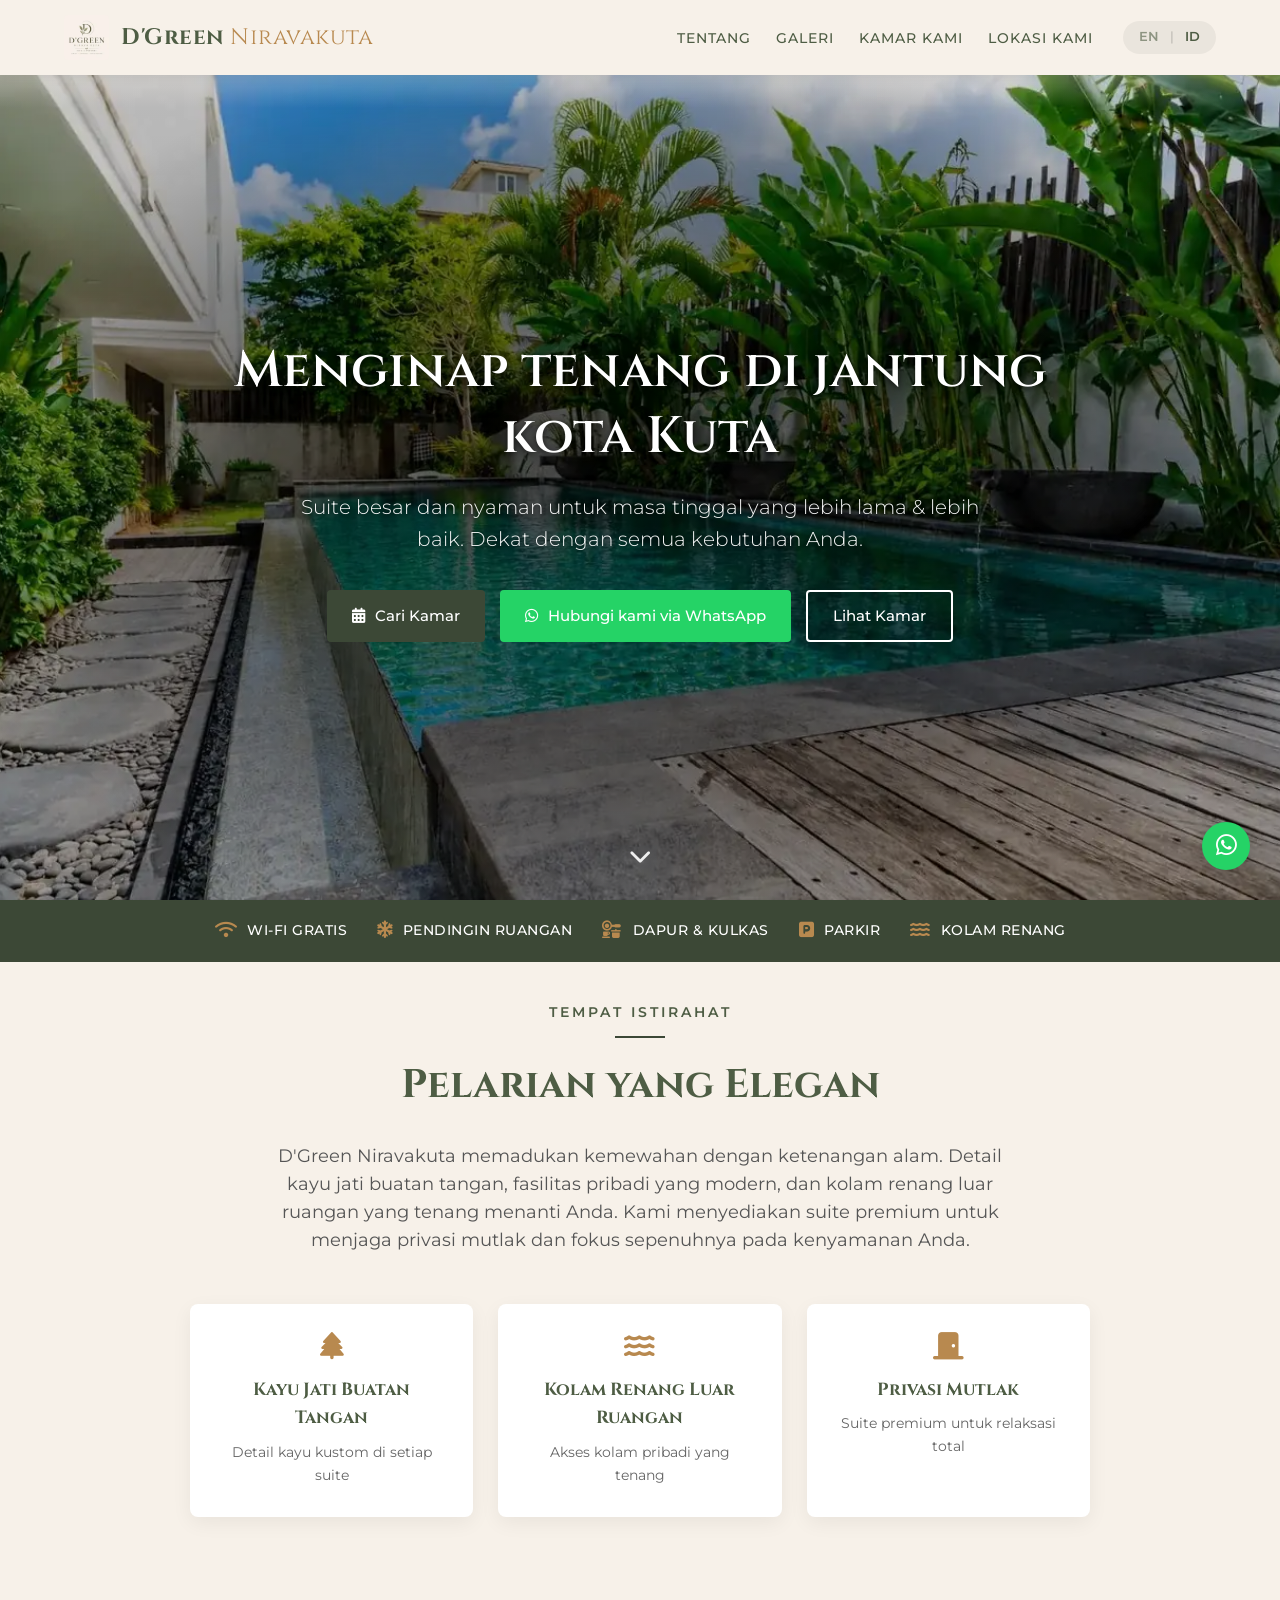
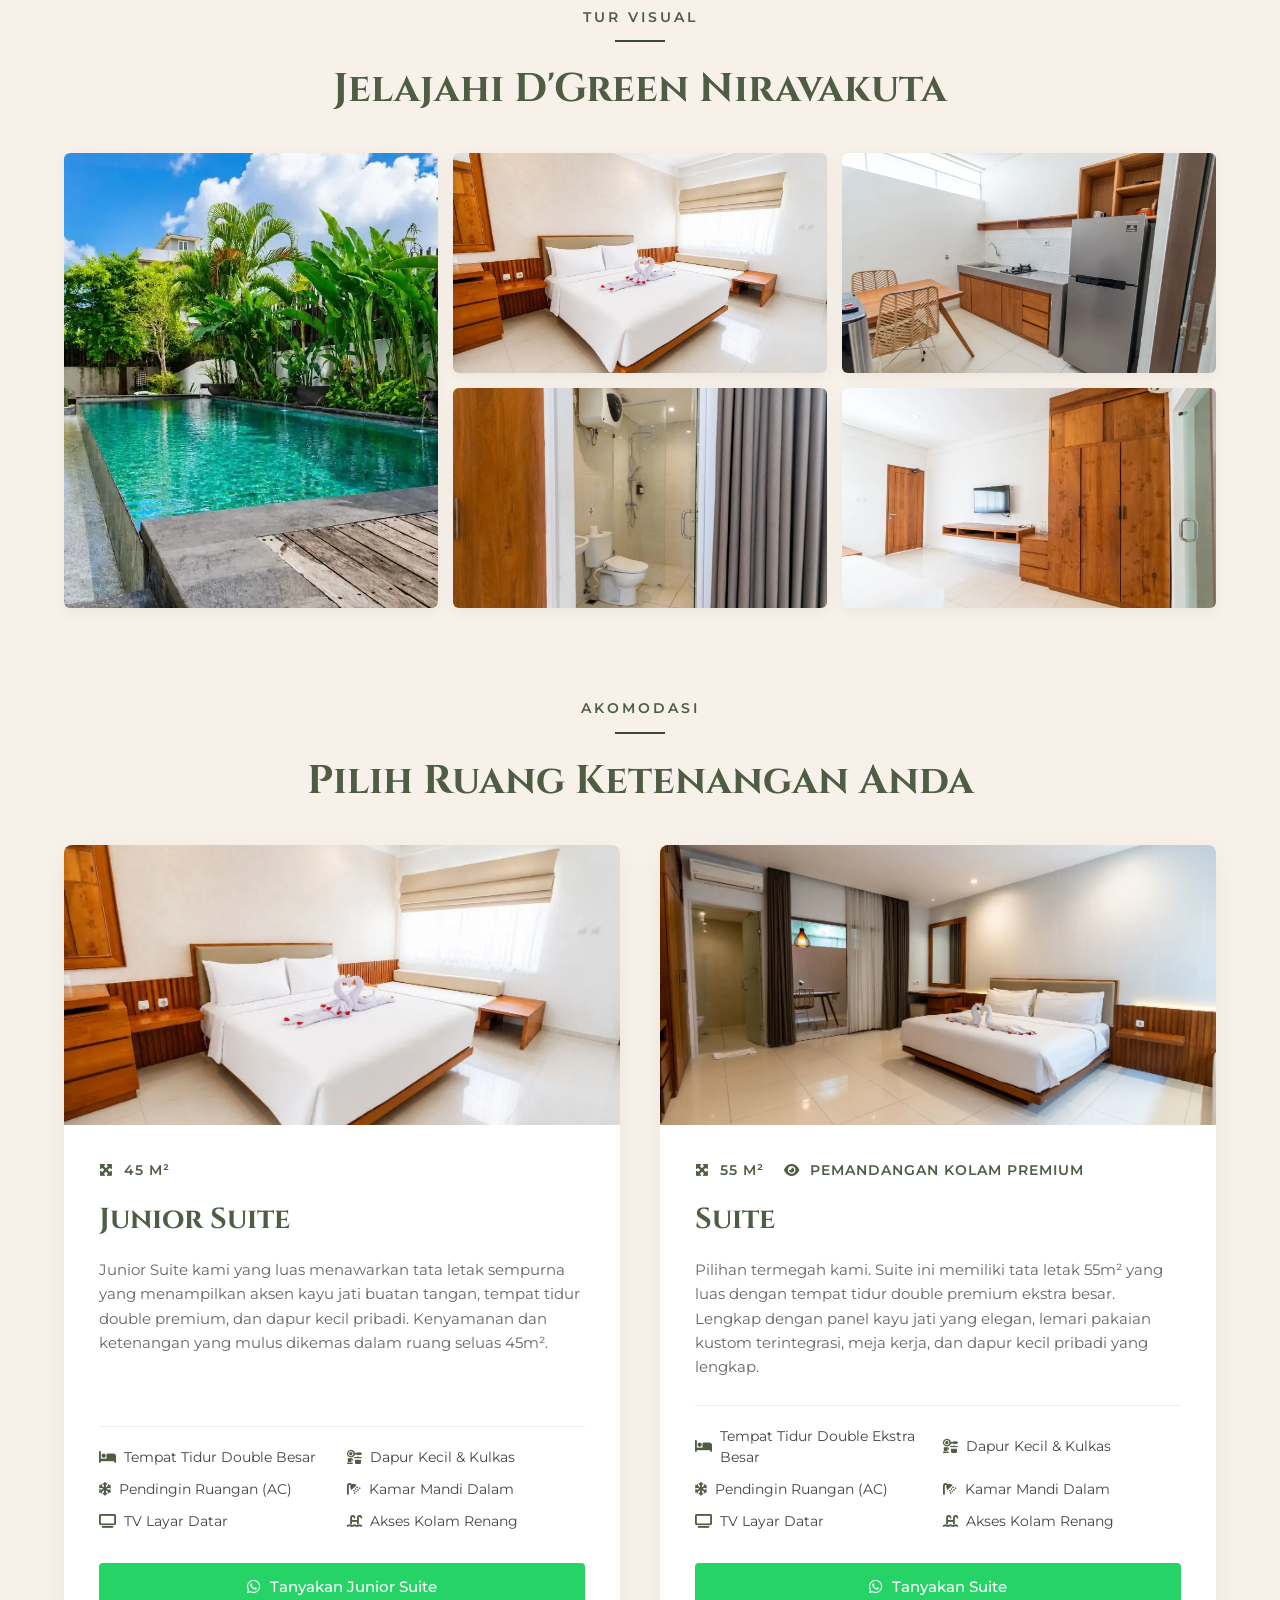
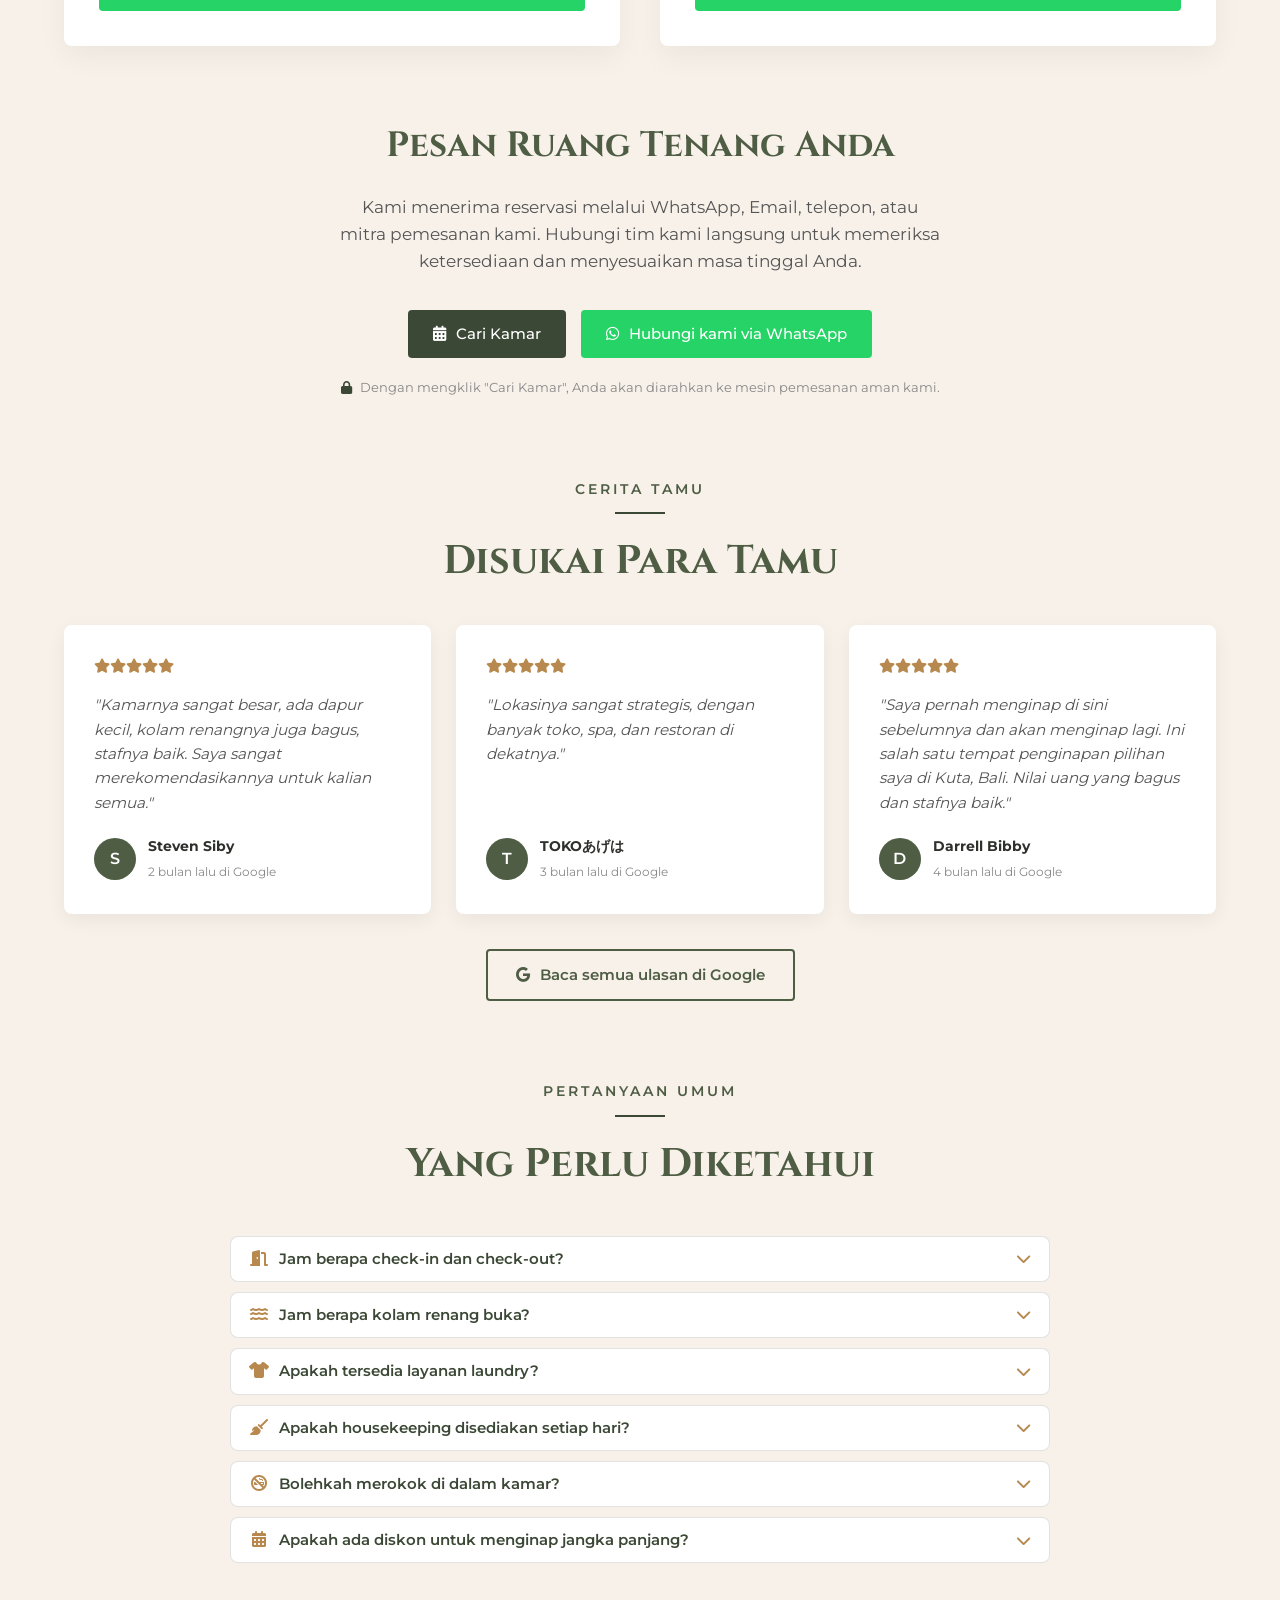
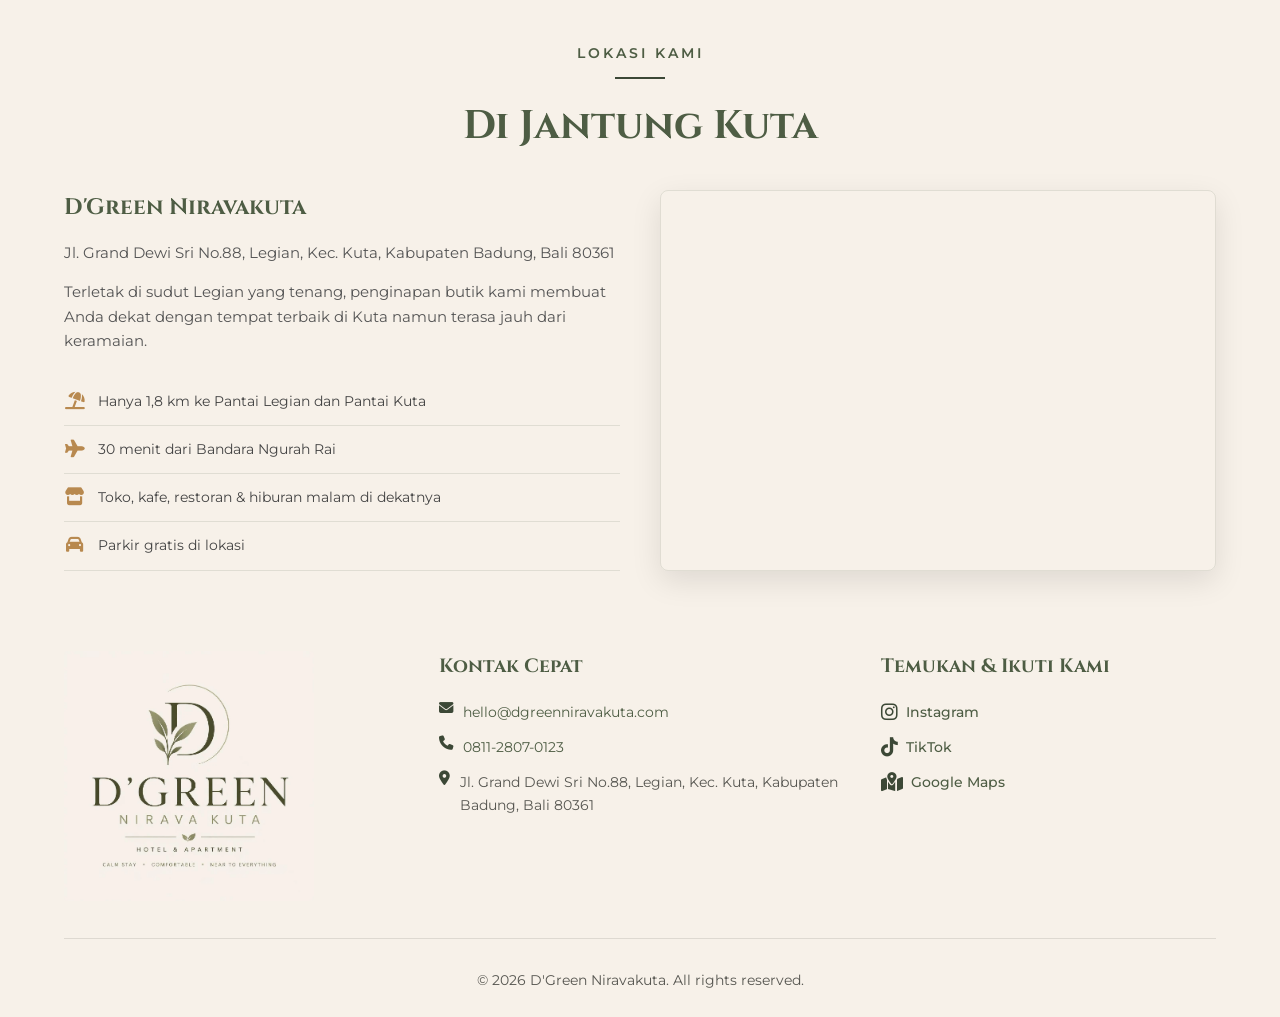
==== id/index.html @ 43349e86 "id: indexed Indonesian page with hreflang; card-image CSS classes - Create /id/ page (Indonesian, la" ====
<!DOCTYPE html>
<html lang="id">
<head>
    <meta charset="UTF-8">
    <meta name="viewport" content="width=device-width, initial-scale=1.0">
    <title>D'Green Niravakuta | Hotel Butik di Kuta, Bali</title>
    <meta name="description" content="Menginap butik yang tenang di jantung Kuta, Bali. Suite besar dan nyaman dengan kayu jati buatan tangan, kolam renang outdoor yang tenang, dan privasi total. Check-in mulai 14:00, check-out paling lambat 12:00.">
    <link rel="canonical" href="https://dgreenniravakuta.com/id/">
    <link rel="alternate" hreflang="en" href="https://dgreenniravakuta.com/">
    <link rel="alternate" hreflang="id" href="https://dgreenniravakuta.com/id/">
    <link rel="alternate" hreflang="x-default" href="https://dgreenniravakuta.com/">
    <!-- Structured Data (Hotel + FAQ) -->
    <script type="application/ld+json">
    {
        "@context": "https://schema.org",
        "@type": "Hotel",
        "name": "D'Green Niravakuta",
        "description": "Menginap butik yang tenang di jantung Kuta, Bali. Suite besar dan nyaman dengan kayu jati buatan tangan, kolam renang outdoor yang tenang, dan privasi total.",
        "image": "https://dgreenniravakuta.com/images/pool.webp",
        "url": "https://dgreenniravakuta.com/id/",
        "telephone": "+62 811-2807-0123",
        "email": "hello@dgreenniravakuta.com",
        "priceRange": "$$",
        "checkinTime": "14:00",
        "checkoutTime": "12:00",
        "address": {
            "@type": "PostalAddress",
            "streetAddress": "Jl. Grand Dewi Sri No.88, Legian",
            "addressLocality": "Kuta",
            "addressRegion": "Bali",
            "postalCode": "80361",
            "addressCountry": "ID"
        },
        "geo": {
            "@type": "GeoCoordinates",
            "latitude": -8.7001372,
            "longitude": 115.1758709
        },
        "sameAs": [
            "https://www.instagram.com/dgreenniravakuta",
            "https://www.tiktok.com/@dgreen.niravakuta"
        ],
        "amenityFeature": [
            { "@type": "LocationFeatureSpecification", "name": "Kolam Renang", "value": true },
            { "@type": "LocationFeatureSpecification", "name": "Parkir Gratis", "value": true },
            { "@type": "LocationFeatureSpecification", "name": "Wi-Fi Gratis", "value": true },
            { "@type": "LocationFeatureSpecification", "name": "Pendingin Ruangan", "value": true },
            { "@type": "LocationFeatureSpecification", "name": "Dapur Kecil", "value": true }
        ]
    }
    </script>
    <script type="application/ld+json">
    {
        "@context": "https://schema.org",
        "@type": "FAQPage",
        "mainEntity": [
            {
                "@type": "Question",
                "name": "Jam berapa check-in dan check-out?",
                "acceptedAnswer": {
                    "@type": "Answer",
                    "text": "Check-in mulai pukul 14:00 dan check-out paling lambat pukul 12:00."
                }
            },
            {
                "@type": "Question",
                "name": "Jam berapa kolam renang buka?",
                "acceptedAnswer": {
                    "@type": "Answer",
                    "text": "Kolam renang luar ruangan buka setiap hari mulai pukul 08:00 hingga 20:00."
                }
            },
            {
                "@type": "Question",
                "name": "Apakah tersedia layanan laundry?",
                "acceptedAnswer": {
                    "@type": "Answer",
                    "text": "Ya, laundry tersedia dengan biaya tambahan."
                }
            },
            {
                "@type": "Question",
                "name": "Apakah housekeeping disediakan setiap hari?",
                "acceptedAnswer": {
                    "@type": "Answer",
                    "text": "Ya, housekeeping harian sudah termasuk di setiap masa tinggal."
                }
            },
            {
                "@type": "Question",
                "name": "Bolehkah merokok di dalam kamar?",
                "acceptedAnswer": {
                    "@type": "Answer",
                    "text": "Semua kamar dan area dalam ruangan adalah area bebas rokok (non-smoking)."
                }
            },
            {
                "@type": "Question",
                "name": "Apakah ada diskon untuk menginap jangka panjang?",
                "acceptedAnswer": {
                    "@type": "Answer",
                    "text": "Diskon menginap jangka panjang tersedia tergantung ketersediaan — silakan tanyakan kepada staf kami."
                }
            }
        ]
    }
    </script>
    <!-- Social Share Preview (OpenGraph) -->
    <meta property="og:type" content="website">
    <meta property="og:site_name" content="D'Green Niravakuta">
    <meta property="og:title" content="D'Green Niravakuta | Hotel Butik di Kuta, Bali">
    <meta property="og:description" content="Menginap butik yang tenang di jantung Kuta. Suite besar dan nyaman dengan kayu jati buatan tangan, kolam renang outdoor yang tenang, dan privasi total.">
    <meta property="og:image" content="https://dgreenniravakuta.com/images/pool.webp">
    <meta property="og:url" content="https://dgreenniravakuta.com/id/">
    <meta name="twitter:card" content="summary_large_image">
    <!-- Favicon -->
    <link rel="icon" type="image/x-icon" href="../images/favicon.ico">
    <!-- Preload hero background image (LCP) -->
    <link rel="preload" as="image" href="../images/pool.webp">
    <!-- FontAwesome Icons -->
    <link rel="stylesheet" href="../fontawesome/css/icons.min.css">
    <!-- Self-Hosted Fonts: Cinzel & Montserrat -->
    <link rel="stylesheet" href="../fonts/fonts.css">
    <!-- Styles -->
    <link rel="stylesheet" href="../styles/style.css">
</head>
<body>
    <a class="skip-link" href="#main">Lewati ke konten</a>

    <!-- Floating WhatsApp -->
    <a href="https://wa.me/6281128070123?text=Halo%20D'Green%20Niravakuta%2C%20saya%20ingin%20bertanya%20tentang%20pemesanan%20menginap." class="whatsapp-float" target="_blank" aria-label="Pesan melalui WhatsApp">
        <i class="fa-brands fa-whatsapp" aria-hidden="true"></i>
    </a>

    <!-- Header -->
    <header>
        <div class="container">
            <nav>
                <a href="#" class="logo-container">
                    <img src="../images/logo-square-header.webp" alt="Logo D'Green Niravakuta" class="header-logo" width="45" height="45">
                    <span class="logo-text">D'Green <span>Niravakuta</span></span>
                </a>
                <div class="nav-right">
                    <ul class="nav-links" id="navLinks">
                        <li><a href="#about">Tentang</a></li>
                        <li><a href="#gallery">Galeri</a></li>
                        <li><a href="#suites">Kamar Kami</a></li>
                        <li><a href="#location">Lokasi Kami</a></li>
                    </ul>
                    <!-- Language Switcher -->
                    <div class="lang-switch">
                        <a class="lang-btn" href="../" hreflang="en">EN</a>
                        <span class="lang-divider">|</span>
                        <a class="lang-btn active" href="../id/" aria-current="page">ID</a>
                    </div>
                    <!-- Mobile Nav Toggle -->
                    <button class="nav-toggle" id="navToggle" aria-label="Buka menu" aria-expanded="false">
                        <i class="fa-solid fa-bars" aria-hidden="true"></i>
                    </button>
                </div>
            </nav>
        </div>
    </header>

    <main id="main">
    <!-- Hero Section -->
    <section class="hero">
        <div class="hero-content container">
            <h1>Menginap tenang di jantung kota Kuta</h1>
            <p>Suite besar dan nyaman untuk masa tinggal yang lebih lama &amp; lebih baik. Dekat dengan semua kebutuhan Anda.</p>
            <div class="hero-cta">
                <a href="https://www.secure-booking-engine.com/accounts/isHeDWnpqFAeK2YnaKKpjA/properties/GPoRusxJar4L6XIncD0YQw/booking-engine/web/source/4wsctBw6Oq6j-g9XuxeRzQ/" class="btn btn-primary" target="_blank">
                    <i class="fa-solid fa-calendar-days" aria-hidden="true"></i> Cari Kamar
                </a>
                <a href="https://wa.me/6281128070123?text=Halo%20D'Green%20Niravakuta%2C%20saya%20ingin%20bertanya%20tentang%20pemesanan%20suite." class="btn btn-whatsapp" target="_blank">
                    <i class="fa-brands fa-whatsapp" aria-hidden="true"></i> Hubungi kami via WhatsApp
                </a>
                <a href="#suites" class="btn btn-outline">Lihat Kamar</a>
            </div>
        </div>
        <a href="#about" class="scroll-indicator" aria-label="Gulir ke bawah">
            <i class="fa-solid fa-chevron-down" aria-hidden="true"></i>
        </a>
    </section>

    <!-- Amenities Strip -->
    <section class="amenities-strip" aria-label="Fasilitas">
        <div class="container">
            <ul class="amenities-list">
                <li><i class="fa-solid fa-wifi" aria-hidden="true"></i> Wi-Fi Gratis</li>
                <li><i class="fa-solid fa-snowflake" aria-hidden="true"></i> Pendingin Ruangan</li>
                <li><i class="fa-solid fa-kitchen-set" aria-hidden="true"></i> Dapur &amp; Kulkas</li>
                <li><i class="fa-solid fa-square-parking" aria-hidden="true"></i> Parkir</li>
                <li><i class="fa-solid fa-water" aria-hidden="true"></i> Kolam Renang</li>
            </ul>
        </div>
    </section>

    <!-- About Section -->
    <section id="about" class="intro">
        <div class="container">
            <span class="section-subtitle">Tempat Istirahat</span>
            <h2 class="section-title">Pelarian yang Elegan</h2>
            <p>D'Green Niravakuta memadukan kemewahan dengan ketenangan alam. Detail kayu jati buatan tangan, fasilitas pribadi yang modern, dan kolam renang luar ruangan yang tenang menanti Anda. Kami menyediakan suite premium untuk menjaga privasi mutlak dan fokus sepenuhnya pada kenyamanan Anda.</p>
            <div class="intro-features">
                <div class="intro-feature reveal">
                    <i class="fa-solid fa-tree" aria-hidden="true"></i>
                    <h3>Kayu Jati Buatan Tangan</h3>
                    <p>Detail kayu kustom di setiap suite</p>
                </div>
                <div class="intro-feature reveal reveal-d1">
                    <i class="fa-solid fa-water" aria-hidden="true"></i>
                    <h3>Kolam Renang Luar Ruangan</h3>
                    <p>Akses kolam pribadi yang tenang</p>
                </div>
                <div class="intro-feature reveal reveal-d2">
                    <i class="fa-solid fa-door-closed" aria-hidden="true"></i>
                    <h3>Privasi Mutlak</h3>
                    <p>Suite premium untuk relaksasi total</p>
                </div>
            </div>
        </div>
    </section>

    <!-- Visual Gallery Tour -->
    <section id="gallery" class="gallery-section">
        <div class="container">
            <div class="section-header">
                <span class="section-subtitle">Tur Visual</span>
                <h2 class="section-title">Jelajahi D'Green Niravakuta</h2>
            </div>
            <div class="gallery-grid">
                <div class="gallery-item gallery-item-large reveal">
                    <img src="../images/pool.webp" alt="Area Kolam Renang yang Asri" width="1280" height="852" loading="lazy" decoding="async" data-lightbox="../images/pool.webp" data-caption="Area Kolam Renang yang Asri">
                </div>
                <div class="gallery-item reveal reveal-d1">
                    <img src="../images/room-junior-suite.webp" alt="Desain Kamar Tidur Junior Suite" width="1280" height="853" loading="lazy" decoding="async" data-lightbox="../images/room-junior-suite.webp" data-caption="Desain Kamar Tidur Junior Suite">
                </div>
                <div class="gallery-item reveal reveal-d2">
                    <img src="../images/kitchen.webp" alt="Dapur Kecil Pribadi" width="1280" height="853" loading="lazy" decoding="async" data-lightbox="../images/kitchen.webp" data-caption="Dapur Kecil Pribadi">
                </div>
                <div class="gallery-item reveal reveal-d1">
                    <img src="../images/bathroom.webp" alt="Kamar Mandi Modern" width="1280" height="853" loading="lazy" decoding="async" data-lightbox="../images/bathroom.webp" data-caption="Kamar Mandi Modern">
                </div>
                <div class="gallery-item reveal reveal-d2">
                    <img src="../images/wardrobe.webp" alt="Lemari Kayu Jati dan Rak TV" width="1280" height="854" loading="lazy" decoding="async" data-lightbox="../images/wardrobe.webp" data-caption="Lemari Kayu Jati dan Rak TV">
                </div>
            </div>
        </div>
    </section>

    <!-- Accommodations Section -->
    <section id="suites" class="rooms-section">
        <div class="container">
            <div class="section-header">
                <span class="section-subtitle">Akomodasi</span>
                <h2 class="section-title">Pilih Ruang Ketenangan Anda</h2>
            </div>
            
            <div class="rooms-grid">
                
                <!-- Room 1: Junior Suite -->
                <div class="room-card reveal">
                    <div class="room-card-img room-card-img-junior" data-lightbox-bg="../images/room-junior-suite.webp" data-caption="Junior Suite"></div>
                    <div class="room-card-content">
                        <div class="room-meta">
                            <span><i class="fa-solid fa-maximize" aria-hidden="true"></i> 45 m&sup2;</span>
                        </div>
                        <h3>Junior Suite</h3>
                        <p>Junior Suite kami yang luas menawarkan tata letak sempurna yang menampilkan aksen kayu jati buatan tangan, tempat tidur double premium, dan dapur kecil pribadi. Kenyamanan dan ketenangan yang mulus dikemas dalam ruang seluas 45m&sup2;.</p>
                        <ul class="room-specs">
                            <li><i class="fa-solid fa-bed" aria-hidden="true"></i> Tempat Tidur Double Besar</li>
                            <li><i class="fa-solid fa-kitchen-set" aria-hidden="true"></i> Dapur Kecil &amp; Kulkas</li>
                            <li><i class="fa-solid fa-snowflake" aria-hidden="true"></i> Pendingin Ruangan (AC)</li>
                            <li><i class="fa-solid fa-shower" aria-hidden="true"></i> Kamar Mandi Dalam</li>
                            <li><i class="fa-solid fa-tv" aria-hidden="true"></i> TV Layar Datar</li>
                            <li><i class="fa-solid fa-swimming-pool" aria-hidden="true"></i> Akses Kolam Renang</li>
                        </ul>
                        <a href="https://wa.me/6281128070123?text=Halo%20D'Green%20Niravakuta%2C%20saya%20ingin%20bertanya%20tentang%20pemesanan%20Junior%20Suite." class="btn btn-whatsapp" target="_blank">
                            <i class="fa-brands fa-whatsapp" aria-hidden="true"></i> Tanyakan Junior Suite
                        </a>
                    </div>
                </div>

                <!-- Room 2: Suite -->
                <div class="room-card reveal reveal-d1">
                    <div class="room-card-img room-card-img-suite" data-lightbox-bg="../images/room-suite.webp" data-caption="Suite"></div>
                    <div class="room-card-content">
                        <div class="room-meta">
                            <span><i class="fa-solid fa-maximize" aria-hidden="true"></i> 55 m&sup2;</span>
                            <span><i class="fa-solid fa-eye" aria-hidden="true"></i> Pemandangan Kolam Premium</span>
                        </div>
                        <h3>Suite</h3>
                        <p>Pilihan termegah kami. Suite ini memiliki tata letak 55m&sup2; yang luas dengan tempat tidur double premium ekstra besar. Lengkap dengan panel kayu jati yang elegan, lemari pakaian kustom terintegrasi, meja kerja, dan dapur kecil pribadi yang lengkap.</p>
                        <ul class="room-specs">
                            <li><i class="fa-solid fa-bed" aria-hidden="true"></i> Tempat Tidur Double Ekstra Besar</li>
                            <li><i class="fa-solid fa-kitchen-set" aria-hidden="true"></i> Dapur Kecil &amp; Kulkas</li>
                            <li><i class="fa-solid fa-snowflake" aria-hidden="true"></i> Pendingin Ruangan (AC)</li>
                            <li><i class="fa-solid fa-shower" aria-hidden="true"></i> Kamar Mandi Dalam</li>
                            <li><i class="fa-solid fa-tv" aria-hidden="true"></i> TV Layar Datar</li>
                            <li><i class="fa-solid fa-swimming-pool" aria-hidden="true"></i> Akses Kolam Renang</li>
                        </ul>
                        <a href="https://wa.me/6281128070123?text=Halo%20D'Green%20Niravakuta%2C%20saya%20ingin%20bertanya%20tentang%20pemesanan%20Suite." class="btn btn-whatsapp" target="_blank">
                            <i class="fa-brands fa-whatsapp" aria-hidden="true"></i> Tanyakan Suite
                        </a>
                    </div>
                </div>

            </div>

            <div class="cta-booking">
                <h2>Pesan Ruang Tenang Anda</h2>
                <p>Kami menerima reservasi melalui WhatsApp, Email, telepon, atau mitra pemesanan kami. Hubungi tim kami langsung untuk memeriksa ketersediaan dan menyesuaikan masa tinggal Anda.</p>
                <div class="hero-cta">
                    <a href="https://www.secure-booking-engine.com/accounts/isHeDWnpqFAeK2YnaKKpjA/properties/GPoRusxJar4L6XIncD0YQw/booking-engine/web/source/4wsctBw6Oq6j-g9XuxeRzQ/" class="btn btn-primary" target="_blank">
                        <i class="fa-solid fa-calendar-days" aria-hidden="true"></i> Cari Kamar
                    </a>
                    <a href="https://wa.me/6281128070123?text=Halo%20D'Green%20Niravakuta%2C%20saya%20ingin%20bertanya%20tentang%20pemesanan%20menginap." class="btn btn-whatsapp" target="_blank">
                        <i class="fa-brands fa-whatsapp" aria-hidden="true"></i> Hubungi kami via WhatsApp
                    </a>
                </div>
                <p class="cta-note"><i class="fa-solid fa-lock" aria-hidden="true"></i> Dengan mengklik "Cari Kamar", Anda akan diarahkan ke mesin pemesanan aman kami.</p>
            </div>
        </div>
    </section>

    <!-- Reviews Section -->
    <section id="reviews" class="reviews-section">
        <div class="container">
            <div class="section-header">
                <span class="section-subtitle">Cerita Tamu</span>
                <h2 class="section-title">Disukai Para Tamu</h2>
            </div>
            <div class="reviews-grid">
                <div class="review-card reveal">
                    <div class="review-stars" role="img" aria-label="5 dari 5">
                        <i class="fa-solid fa-star" aria-hidden="true"></i><i class="fa-solid fa-star" aria-hidden="true"></i><i class="fa-solid fa-star" aria-hidden="true"></i><i class="fa-solid fa-star" aria-hidden="true"></i><i class="fa-solid fa-star" aria-hidden="true"></i>
                    </div>
                    <blockquote>"Kamarnya sangat besar, ada dapur kecil, kolam renangnya juga bagus, stafnya baik. Saya sangat merekomendasikannya untuk kalian semua."</blockquote>
                    <div class="review-author">
                        <div class="review-avatar">S</div>
                        <div><strong>Steven Siby</strong><span>2 bulan lalu di Google</span></div>
                    </div>
                </div>
                <div class="review-card reveal reveal-d1">
                    <div class="review-stars" role="img" aria-label="5 dari 5">
                        <i class="fa-solid fa-star" aria-hidden="true"></i><i class="fa-solid fa-star" aria-hidden="true"></i><i class="fa-solid fa-star" aria-hidden="true"></i><i class="fa-solid fa-star" aria-hidden="true"></i><i class="fa-solid fa-star" aria-hidden="true"></i>
                    </div>
                    <blockquote>"Lokasinya sangat strategis, dengan banyak toko, spa, dan restoran di dekatnya."</blockquote>
                    <div class="review-author">
                        <div class="review-avatar">T</div>
                        <div><strong>TOKOあげは</strong><span>3 bulan lalu di Google</span></div>
                    </div>
                </div>
                <div class="review-card reveal reveal-d2">
                    <div class="review-stars" role="img" aria-label="5 dari 5">
                        <i class="fa-solid fa-star" aria-hidden="true"></i><i class="fa-solid fa-star" aria-hidden="true"></i><i class="fa-solid fa-star" aria-hidden="true"></i><i class="fa-solid fa-star" aria-hidden="true"></i><i class="fa-solid fa-star" aria-hidden="true"></i>
                    </div>
                    <blockquote>"Saya pernah menginap di sini sebelumnya dan akan menginap lagi. Ini salah satu tempat penginapan pilihan saya di Kuta, Bali. Nilai uang yang bagus dan stafnya baik."</blockquote>
                    <div class="review-author">
                        <div class="review-avatar">D</div>
                        <div><strong>Darrell Bibby</strong><span>4 bulan lalu di Google</span></div>
                    </div>
                </div>
            </div>
            <div class="reviews-more">
                <a href="https://maps.app.goo.gl/7E1rv2BynYwMyYUQ7?g_st=ac" target="_blank" class="btn btn-google">
                    <i class="fa-brands fa-google" aria-hidden="true"></i> Baca semua ulasan di Google
                </a>
            </div>
        </div>
    </section>

    <!-- FAQ Section -->
    <section id="faq" class="faq-section">
        <div class="container">
            <div class="section-header">
                <span class="section-subtitle">Pertanyaan Umum</span>
                <h2 class="section-title">Yang Perlu Diketahui</h2>
            </div>
            <div class="faq-grid">
                <details class="faq-item reveal">
                    <summary>
                        <span class="faq-q"><i class="fa-solid fa-door-open" aria-hidden="true"></i> Jam berapa check-in dan check-out?</span>
                        <i class="fa-solid fa-chevron-down faq-icon" aria-hidden="true"></i>
                    </summary>
                    <p>Check-in mulai pukul 14:00 dan check-out paling lambat pukul 12:00.</p>
                </details>
                <details class="faq-item reveal reveal-d1">
                    <summary>
                        <span class="faq-q"><i class="fa-solid fa-water" aria-hidden="true"></i> Jam berapa kolam renang buka?</span>
                        <i class="fa-solid fa-chevron-down faq-icon" aria-hidden="true"></i>
                    </summary>
                    <p>Kolam renang luar ruangan buka setiap hari mulai pukul 08:00 hingga 20:00.</p>
                </details>
                <details class="faq-item reveal reveal-d2">
                    <summary>
                        <span class="faq-q"><i class="fa-solid fa-shirt" aria-hidden="true"></i> Apakah tersedia layanan laundry?</span>
                        <i class="fa-solid fa-chevron-down faq-icon" aria-hidden="true"></i>
                    </summary>
                    <p>Ya, laundry tersedia dengan biaya tambahan.</p>
                </details>
                <details class="faq-item reveal reveal-d1">
                    <summary>
                        <span class="faq-q"><i class="fa-solid fa-broom" aria-hidden="true"></i> Apakah housekeeping disediakan setiap hari?</span>
                        <i class="fa-solid fa-chevron-down faq-icon" aria-hidden="true"></i>
                    </summary>
                    <p>Ya, housekeeping harian sudah termasuk di setiap masa tinggal.</p>
                </details>
                <details class="faq-item reveal reveal-d2">
                    <summary>
                        <span class="faq-q"><i class="fa-solid fa-ban-smoking" aria-hidden="true"></i> Bolehkah merokok di dalam kamar?</span>
                        <i class="fa-solid fa-chevron-down faq-icon" aria-hidden="true"></i>
                    </summary>
                    <p>Semua kamar dan area dalam ruangan adalah area bebas rokok (non-smoking).</p>
                </details>
                <details class="faq-item reveal reveal-d1">
                    <summary>
                        <span class="faq-q"><i class="fa-solid fa-calendar-days" aria-hidden="true"></i> Apakah ada diskon untuk menginap jangka panjang?</span>
                        <i class="fa-solid fa-chevron-down faq-icon" aria-hidden="true"></i>
                    </summary>
                    <p>Diskon menginap jangka panjang tersedia tergantung ketersediaan — silakan tanyakan kepada staf kami.</p>
                </details>
            </div>
        </div>
    </section>

    <!-- Location Section -->
    <section id="location" class="location-section">
        <div class="container">
            <div class="section-header">
                <span class="section-subtitle">Lokasi Kami</span>
                <h2 class="section-title">Di Jantung Kuta</h2>
            </div>
            <div class="location-grid">
                <div class="location-info reveal">
                    <h3>D'Green Niravakuta</h3>
                    <p>Jl. Grand Dewi Sri No.88, Legian, Kec. Kuta, Kabupaten Badung, Bali 80361</p>
                    <p>Terletak di sudut Legian yang tenang, penginapan butik kami membuat Anda dekat dengan tempat terbaik di Kuta namun terasa jauh dari keramaian.</p>
                    <ul class="distance-list">
                        <li><i class="fa-solid fa-umbrella-beach" aria-hidden="true"></i> Hanya 1,8 km ke Pantai Legian dan Pantai Kuta</li>
                        <li><i class="fa-solid fa-plane" aria-hidden="true"></i> 30 menit dari Bandara Ngurah Rai</li>
                        <li><i class="fa-solid fa-store" aria-hidden="true"></i> Toko, kafe, restoran &amp; hiburan malam di dekatnya</li>
                        <li><i class="fa-solid fa-car" aria-hidden="true"></i> Parkir gratis di lokasi</li>
                    </ul>
                </div>
                <div class="map-embed reveal reveal-d1">
                    <iframe src="https://www.google.com/maps/embed?pb=!1m18!1m12!1m3!1d3943.909573981431!2d115.17587089999999!3d-8.700137199999999!2m3!1f0!2f0!3f0!3m2!1i1024!2i768!4f13.1!3m3!1m2!1s0x2dd247cc348706bb%3A0x3d23d5da62e9df27!2sD%E2%80%99Green%20Nirava%20Kuta%20By%20Reccoma!5e0!3m2!1sen!2sde!4v1786370597007!5m2!1sen!2sde"
                        title="D'Green Niravakuta on Google Maps"
                        loading="lazy"
                        allowfullscreen
                        referrerpolicy="no-referrer-when-downgrade"></iframe>
                </div>
            </div>
        </div>
    </section>
    </main>

    <!-- Footer -->
    <footer id="contact">
        <div class="container">
            <div class="footer-grid">
                
                <!-- Landscape Orientation Image: Square logo displayed on left -->
                <div class="footer-logo-landscape-view">
                    <img src="../images/logo-square.webp" alt="Logo D'Green Niravakuta" width="1254" height="1254" loading="lazy" decoding="async">
                </div>

                <!-- Portrait Orientation Image: Landscape logo displayed above quick contact -->
                <div class="footer-logo-portrait-view">
                    <img src="../images/logo-landscape.webp" alt="Logo D'Green Niravakuta" width="1280" height="640" loading="lazy" decoding="async">
                </div>

                <!-- Quick Contact Column -->
                <div class="footer-col">
                    <h4>Kontak Cepat</h4>
                    <p><i class="fa-solid fa-envelope icon-accent" aria-hidden="true"></i> <a href="mailto:hello@dgreenniravakuta.com">hello@dgreenniravakuta.com</a></p>
                    <p><i class="fa-solid fa-phone icon-accent" aria-hidden="true"></i> <a href="tel:081128070123">0811-2807-0123</a></p>
                    <p>
                        <i class="fa-solid fa-location-dot icon-accent" aria-hidden="true"></i>
                        <span>Jl. Grand Dewi Sri No.88, Legian, Kec. Kuta, Kabupaten Badung, Bali 80361</span>
                    </p>
                </div>

                <!-- Find & Follow Column -->
                <div class="footer-col">
                    <h4>Temukan &amp; Ikuti Kami</h4>
                    <p>
                        <a href="https://www.instagram.com/dgreenniravakuta" target="_blank" class="social-link">
                            <i class="fa-brands fa-instagram" aria-hidden="true"></i> Instagram
                        </a>
                    </p>
                    <p>
                        <a href="https://www.tiktok.com/@dgreen.niravakuta" target="_blank" class="social-link">
                            <i class="fa-brands fa-tiktok" aria-hidden="true"></i> TikTok
                        </a>
                    </p>
                    <p>
                        <a href="https://maps.app.goo.gl/7E1rv2BynYwMyYUQ7?g_st=ac" target="_blank" class="social-link">
                            <i class="fa-solid fa-map-location-dot" aria-hidden="true"></i> Google Maps
                        </a>
                    </p>
                </div>

            </div>
            
            <div class="footer-bottom">
                <p>&copy; 2026 D'Green Niravakuta. All rights reserved.</p>
            </div>
        </div>
    </footer>

    <!-- Lightbox -->
    <div class="lightbox" id="lightbox" aria-hidden="true" role="dialog" aria-label="Penampil gambar">
        <button class="lightbox-btn lightbox-close" aria-label="Tutup"><i class="fa-solid fa-xmark" aria-hidden="true"></i></button>
        <button class="lightbox-btn lightbox-prev" aria-label="Gambar sebelumnya"><i class="fa-solid fa-chevron-left" aria-hidden="true"></i></button>
        <img class="lightbox-img" src="" alt="">
        <button class="lightbox-btn lightbox-next" aria-label="Gambar berikutnya"><i class="fa-solid fa-chevron-right" aria-hidden="true"></i></button>
        <div class="lightbox-counter"></div>
    </div>

    <!-- Back to Top -->
    <button class="back-to-top" id="backToTop" aria-label="Kembali ke atas">
        <i class="fa-solid fa-chevron-up" aria-hidden="true"></i>
    </button>

    <!-- Scripts -->
    <script src="../js/main.js" defer></script>
</body>
</html>
---- fontawesome/css/icons.min.css ----
/* Font Awesome 6 - subset to icons used on this site (auto-generated) */
.fa-solid,.fa-brands{-moz-osx-font-smoothing:grayscale;-webkit-font-smoothing:antialiased;display:inline-block;font-style:normal;font-variant:normal;line-height:1;text-rendering:auto}
.fa-solid{font-family:"Font Awesome 6 Free";font-weight:900}
.fa-brands{font-family:"Font Awesome 6 Brands";font-weight:400}
@font-face{font-family:"Font Awesome 6 Free";font-style:normal;font-weight:900;font-display:swap;src:url(../webfonts/fa-solid-900-subset.woff2) format("woff2");unicode-range:U+e51a,U+f005,U+f00d,U+f023,U+f053,U+f054,U+f06e,U+f072,U+f073,U+f077,U+f078,U+f095,U+f0c9,U+f0e0,U+f1b9,U+f1bb,U+f1eb,U+f236,U+f26c,U+f2cc,U+f2dc,U+f31e,U+f3c5,U+f51a,U+f52a,U+f52b,U+f540,U+f54d,U+f54e,U+f553,U+f5a0,U+f5c5,U+f5ca,U+f773}
@font-face{font-family:"Font Awesome 6 Brands";font-style:normal;font-weight:400;font-display:swap;src:url(../webfonts/fa-brands-400-subset.woff2) format("woff2");unicode-range:U+e07b,U+f16d,U+f1a0,U+f232}
.fa-ban-smoking:before{content:"\f54d"}
.fa-bars:before{content:"\f0c9"}
.fa-bed:before{content:"\f236"}
.fa-broom:before{content:"\f51a"}
.fa-calendar-days:before{content:"\f073"}
.fa-car:before{content:"\f1b9"}
.fa-chevron-down:before{content:"\f078"}
.fa-chevron-left:before{content:"\f053"}
.fa-chevron-right:before{content:"\f054"}
.fa-chevron-up:before{content:"\f077"}
.fa-door-closed:before{content:"\f52a"}
.fa-door-open:before{content:"\f52b"}
.fa-envelope:before{content:"\f0e0"}
.fa-eye:before{content:"\f06e"}
.fa-kitchen-set:before{content:"\e51a"}
.fa-location-dot:before{content:"\f3c5"}
.fa-lock:before{content:"\f023"}
.fa-map-location-dot:before{content:"\f5a0"}
.fa-maximize:before{content:"\f31e"}
.fa-phone:before{content:"\f095"}
.fa-plane:before{content:"\f072"}
.fa-shirt:before{content:"\f553"}
.fa-shower:before{content:"\f2cc"}
.fa-snowflake:before{content:"\f2dc"}
.fa-square-parking:before{content:"\f540"}
.fa-star:before{content:"\f005"}
.fa-store:before{content:"\f54e"}
.fa-swimming-pool:before{content:"\f5c5"}
.fa-tree:before{content:"\f1bb"}
.fa-tv:before{content:"\f26c"}
.fa-umbrella-beach:before{content:"\f5ca"}
.fa-water:before{content:"\f773"}
.fa-wifi:before{content:"\f1eb"}
.fa-xmark:before{content:"\f00d"}
.fa-google:before{content:"\f1a0"}
.fa-instagram:before{content:"\f16d"}
.fa-tiktok:before{content:"\e07b"}
.fa-whatsapp:before{content:"\f232"}
---- fonts/fonts.css ----
/* Cinzel - latin-ext */
@font-face {
  font-family: 'Cinzel';
  font-style: normal;
  font-weight: 400 700;
  font-display: swap;
  src: url('cinzel-ext.woff2') format('woff2');
  unicode-range: U+0100-02BA, U+02BD-02C5, U+02C7-02CC, U+02CE-02D7, U+02DD-02FF, U+0304, U+0308, U+0329, U+1D00-1DBF, U+1E00-1E9F, U+1EF2-1EFF, U+2020, U+20A0-20AB, U+20AD-20C0, U+2113, U+2C60-2C7F, U+A720-A7FF;
}

/* Cinzel - latin */
@font-face {
  font-family: 'Cinzel';
  font-style: normal;
  font-weight: 400 700;
  font-display: swap;
  src: url('cinzel.woff2') format('woff2');
  unicode-range: U+0000-00FF, U+0131, U+0152-0153, U+02BB-02BC, U+02C6, U+02DA, U+02DC, U+0304, U+0308, U+0329, U+2000-206F, U+20AC, U+2122, U+2191, U+2193, U+2212, U+2215, U+FEFF, U+FFFD;
}

/* Montserrat - latin-ext */
@font-face {
  font-family: 'Montserrat';
  font-style: normal;
  font-weight: 300 700;
  font-display: swap;
  src: url('montserrat-ext.woff2') format('woff2');
  unicode-range: U+0100-02BA, U+02BD-02C5, U+02C7-02CC, U+02CE-02D7, U+02DD-02FF, U+0304, U+0308, U+0329, U+1D00-1DBF, U+1E00-1E9F, U+1EF2-1EFF, U+2020, U+20A0-20AB, U+20AD-20C0, U+2113, U+2C60-2C7F, U+A720-A7FF;
}

/* Montserrat - latin */
@font-face {
  font-family: 'Montserrat';
  font-style: normal;
  font-weight: 300 700;
  font-display: swap;
  src: url('montserrat.woff2') format('woff2');
  unicode-range: U+0000-00FF, U+0131, U+0152-0153, U+02BB-02BC, U+02C6, U+02DA, U+02DC, U+0304, U+0308, U+0329, U+2000-206F, U+20AC, U+2122, U+2191, U+2193, U+2212, U+2215, U+FEFF, U+FFFD;
}
---- styles/style.css ----
:root {
            --primary-color: #4e5d44; /* Sage-olive green (logo green refreshed with pool's natural tone) */
            --primary-dark: #3c4836;
            --secondary-color: #b8894f; /* Teak honey gold (matches room-suite teak wood) */
            --text-dark: #2e302b;
            --text-light: #ffffff;
            --bg-light: #f7f1e9; /* Warm cream, same as logo background */
            --logo-bg: #f7f1e9; /* Exact logo background cream */
            --transition: all 0.3s ease;
        }

        * {
            margin: 0;
            padding: 0;
            box-sizing: border-box;
            scroll-behavior: smooth;
        }

        ::selection {
            background-color: var(--primary-dark);
            color: var(--text-light);
        }

        body {
            font-family: 'Montserrat', sans-serif;
            color: var(--text-dark);
            line-height: 1.6;
            background-color: #ffffff;
        }

        h1, h2, h3, .logo-text {
            font-family: 'Cinzel', serif;
        }

        .container {
            width: 90%;
            max-width: 1200px;
            margin: 0 auto;
        }

        .section-header {
            text-align: center;
        }

        .icon-accent {
            color: var(--primary-dark);
        }

        .skip-link {
            position: absolute;
            top: 0;
            left: -9999px;
            z-index: 3000;
            background-color: var(--primary-dark);
            color: var(--text-light);
            padding: 10px 20px;
            border-radius: 0 0 4px 0;
            text-decoration: none;
            font-weight: 600;
        }

        .skip-link:focus {
            left: 0;
        }

        /* Buttons */
        .btn {
            display: inline-flex;
            align-items: center;
            justify-content: center;
            gap: 10px;
            padding: 12px 25px;
            border-radius: 4px;
            font-size: 0.95rem;
            font-weight: 500;
            text-decoration: none;
            transition: var(--transition);
            border: none;
            cursor: pointer;
        }

        .btn-primary {
            background-color: var(--primary-dark);
            color: var(--text-light);
        }

        .btn-primary:hover {
            background-color: #333d2e; /* Slightly darker shade of sage green */
            transform: translateY(-2px);
        }

        .btn-whatsapp {
            background-color: #25d366;
            color: var(--text-light);
        }

        .btn-whatsapp:hover {
            background-color: #1ebe57;
            transform: translateY(-2px);
        }

        .btn-outline {
            border: 2px solid var(--text-light);
            color: var(--text-light);
        }

        .btn-outline:hover {
            background-color: var(--text-light);
            color: var(--primary-color);
        }

        /* Header */
        header {
            position: fixed;
            top: 0;
            left: 0;
            width: 100%;
            background-color: var(--logo-bg); /* Same cream as logo */
            backdrop-filter: blur(10px);
            z-index: 1000;
            box-shadow: 0 2px 10px rgba(0,0,0,0.08);
        }

        nav {
            display: flex;
            justify-content: space-between;
            align-items: center;
            padding: 15px 0;
        }

        .logo-container {
            display: flex;
            align-items: center;
            gap: 12px;
            text-decoration: none;
        }

        .header-logo {
            height: 45px;
            width: auto;
            border-radius: 4px;
        }

        .logo-text {
            color: var(--primary-color);
            font-size: 1.4rem;
            font-weight: 700;
            letter-spacing: 0.5px;
        }

        .logo-text span {
            color: var(--secondary-color);
            font-weight: 400;
        }

        .nav-right {
            display: flex;
            align-items: center;
            gap: 30px;
        }

        .nav-links {
            display: flex;
            list-style: none;
            gap: 25px;
        }

        .nav-links a {
            color: var(--primary-color);
            text-decoration: none;
            font-size: 0.9rem;
            font-weight: 500;
            letter-spacing: 1px;
            text-transform: uppercase;
            transition: var(--transition);
            position: relative;
            padding-bottom: 4px;
        }

        .nav-links a::after {
            content: "";
            position: absolute;
            left: 0;
            bottom: 0;
            width: 100%;
            height: 2px;
            background-color: var(--primary-dark);
            transform: scaleX(0);
            transition: var(--transition);
        }

        .nav-links a:hover::after,
        .nav-links a.active::after {
            transform: scaleX(1);
        }

        .nav-links a:hover,
        .nav-links a.active {
            color: var(--primary-dark);
        }

        /* Language Switcher */
        .lang-switch {
            display: flex;
            align-items: center;
            gap: 5px;
            background: rgba(0, 0, 0, 0.05);
            padding: 4px 10px;
            border-radius: 20px;
        }

        .lang-btn {
            background: none;
            border: none;
            color: rgba(78, 93, 68, 0.6);
            font-size: 0.8rem;
            font-weight: 600;
            cursor: pointer;
            transition: var(--transition);
            padding: 2px 6px;
            text-decoration: none;
        }

        .lang-btn.active {
            color: var(--primary-color);
        }

        .lang-divider {
            color: rgba(0, 0, 0, 0.25);
            font-size: 0.8rem;
        }

        /* Hero Section */
        .hero {
            height: 100vh;
            background:
                linear-gradient(to bottom, var(--logo-bg), rgba(247, 241, 233, 0) 12%),
                radial-gradient(ellipse 75% 65% at 50% 55%, rgba(0,0,0,0.55) 0%, rgba(0,0,0,0.28) 55%, rgba(0,0,0,0) 78%),
                linear-gradient(rgba(0,0,0,0.2), rgba(0,0,0,0.35)),
                url('../images/pool.webp') no-repeat center center/cover;
            display: flex;
            align-items: center;
            justify-content: center;
            text-align: center;
            color: var(--text-light);
            padding-top: 80px;
        }

        .hero-content h1 {
            font-size: 3.2rem;
            margin-bottom: 20px;
            font-weight: 600;
            max-width: 850px;
            margin-left: auto;
            margin-right: auto;
            line-height: 1.3;
            text-shadow: 0 2px 6px rgba(0,0,0,0.65), 0 6px 24px rgba(0,0,0,0.5);
        }

        .hero-content p {
            font-size: 1.25rem;
            margin-bottom: 35px;
            max-width: 700px;
            margin-left: auto;
            margin-right: auto;
            font-weight: 300;
            opacity: 0.95;
            line-height: 1.6;
            text-shadow: 0 1px 4px rgba(0,0,0,0.65), 0 4px 14px rgba(0,0,0,0.45);
        }

        .hero-cta {
            display: flex;
            justify-content: center;
            gap: 15px;
            flex-wrap: wrap;
        }

        /* Intro Section */
        .intro {
            padding: 40px 0;
            text-align: center;
            background-color: var(--bg-light);
        }

        .section-subtitle {
            font-size: 0.85rem;
            color: var(--primary-color);
            text-transform: uppercase;
            letter-spacing: 3px;
            margin-bottom: 15px;
            display: block;
            font-weight: 600;
        }

        .section-subtitle::after {
            content: "";
            display: block;
            width: 50px;
            height: 2px;
            background-color: var(--primary-dark);
            margin: 12px auto 0 auto;
        }

        .section-title {
            font-size: 2.5rem;
            color: var(--primary-color);
            margin-bottom: 25px;
        }

        .intro p {
            max-width: 750px;
            margin: 0 auto;
            color: #555;
            font-size: 1.1rem;
        }

        .intro-features {
            display: grid;
            grid-template-columns: repeat(3, 1fr);
            gap: 25px;
            margin: 50px auto 0 auto;
            max-width: 900px;
        }

        .intro-feature {
            background-color: #ffffff;
            border-radius: 8px;
            padding: 30px 25px;
            box-shadow: 0 6px 20px rgba(0,0,0,0.06);
            text-align: center;
        }

        .intro-feature i {
            font-size: 1.7rem;
            color: var(--secondary-color);
            margin-bottom: 15px;
            display: block;
        }

        .intro-feature h3 {
            font-size: 1.1rem;
            color: var(--primary-color);
            margin-bottom: 8px;
        }

        .intro-feature p {
            font-size: 0.9rem;
            color: #666;
            margin: 0;
        }

        /* Gallery Tour Section */
        .gallery-section {
            padding: 50px 0;
            background-color: var(--bg-light);
        }

        .gallery-grid {
            display: grid;
            grid-template-columns: repeat(auto-fit, minmax(280px, 1fr));
            gap: 15px;
            margin-top: 32px;
        }

        .gallery-item {
            border-radius: 6px;
            overflow: hidden;
            box-shadow: 0 4px 15px rgba(0,0,0,0.05);
            height: 220px;
            position: relative;
            cursor: pointer;
        }

        .gallery-item::after {
            content: "";
            position: absolute;
            inset: 0;
            background-color: rgba(60, 72, 54, 0);
            transition: var(--transition);
            pointer-events: none;
        }

        .gallery-item:hover::after {
            background-color: rgba(60, 72, 54, 0.35);
        }

        .gallery-item-large {
            grid-row: span 2;
            height: 455px;
        }

        .gallery-item img {
            width: 100%;
            height: 100%;
            object-fit: cover;
            transition: var(--transition);
        }

        .gallery-item img:hover {
            transform: scale(1.03);
        }

        .gallery-item img:focus-visible,
        .room-card-img:focus-visible,
        .lightbox-btn:focus-visible {
            outline: 3px solid var(--secondary-color);
            outline-offset: -3px;
        }

        /* Accommodations Section */
        .rooms-section {
            padding: 40px 0;
            background-color: var(--bg-light);
        }

        .rooms-grid {
            display: grid;
            grid-template-columns: repeat(auto-fit, minmax(450px, 1fr));
            gap: 40px;
            margin-top: 32px;
        }

        .room-card {
            background-color: #ffffff;
            border-radius: 8px;
            overflow: hidden;
            box-shadow: 0 10px 30px rgba(0,0,0,0.05);
            display: flex;
            flex-direction: column;
            transition: var(--transition);
        }

        .room-card:hover {
            transform: translateY(-5px);
        }

        .room-card-img {
            height: 280px;
            background-size: cover;
            background-position: center;
            position: relative;
        }

        .room-card-img-junior {
            background-image: url('../images/room-junior-suite.webp');
        }

        .room-card-img-suite {
            background-image: url('../images/room-suite.webp');
        }

        .room-card-img::after {
            content: "";
            position: absolute;
            inset: 0;
            background-color: rgba(60, 72, 54, 0);
            transition: var(--transition);
            pointer-events: none;
        }

        .room-card:hover .room-card-img::after {
            background-color: rgba(60, 72, 54, 0.3);
        }

        .room-card-content {
            padding: 35px;
            display: flex;
            flex-direction: column;
            flex-grow: 1;
        }

        .room-meta {
            display: flex;
            gap: 20px;
            font-size: 0.85rem;
            color: var(--primary-color);
            margin-bottom: 15px;
            text-transform: uppercase;
            font-weight: 600;
            letter-spacing: 1px;
        }

        .room-meta span i {
            margin-right: 5px;
        }

        .room-card h3 {
            font-size: 1.8rem;
            color: var(--primary-color);
            margin-bottom: 15px;
        }

        .room-card p {
            color: #666;
            font-size: 0.95rem;
            margin-bottom: 25px;
            flex-grow: 1;
        }

        .room-specs {
            list-style: none;
            margin-bottom: 30px;
            border-top: 1px solid #eee;
            padding-top: 20px;
            display: grid;
            grid-template-columns: repeat(2, 1fr);
            gap: 10px;
        }

        .room-specs li {
            font-size: 0.85rem;
            color: #444;
            display: flex;
            align-items: center;
            gap: 8px;
        }

        .room-specs li i {
            color: var(--primary-color);
        }

        /* Booking CTA Block */
        .cta-booking {
            margin-top: 32px;
            padding-top: 40px;
            text-align: center;
            color: var(--text-dark);
        }

        .cta-booking .cta-note {
            margin: 20px auto 0 auto;
            font-size: 0.8rem;
            color: #888;
            display: flex;
            align-items: center;
            justify-content: center;
            gap: 8px;
        }

        .cta-booking .cta-note i {
            color: var(--primary-dark);
        }

        .cta-booking h2 {
            font-size: 2.2rem;
            color: var(--primary-color);
            margin-bottom: 20px;
        }

        .cta-booking p {
            max-width: 600px;
            margin: 0 auto 35px auto;
            color: #555;
            font-size: 1.05rem;
        }

        /* Floating WhatsApp Button */
        .whatsapp-float {
            position: fixed;
            bottom: 30px;
            right: 30px;
            background-color: #25d366;
            color: white;
            width: 48px;
            height: 48px;
            border-radius: 50%;
            display: flex;
            align-items: center;
            justify-content: center;
            font-size: 24px;
            box-shadow: 2px 2px 15px rgba(0,0,0,0.2);
            z-index: 999;
            transition: var(--transition);
            text-decoration: none;
        }

        .whatsapp-float:hover {
            transform: scale(1.1);
            background-color: #1ebe57;
        }

        /* Back to Top Button */
        .back-to-top {
            position: fixed;
            bottom: 93px;
            right: 30px;
            background-color: var(--primary-dark);
            color: var(--text-light);
            width: 48px;
            height: 48px;
            border: none;
            border-radius: 50%;
            display: flex;
            align-items: center;
            justify-content: center;
            font-size: 1.1rem;
            cursor: pointer;
            box-shadow: 2px 2px 12px rgba(0,0,0,0.25);
            opacity: 0;
            visibility: hidden;
            transform: translateY(10px);
            transition: opacity 0.3s ease, transform 0.3s ease, visibility 0.3s ease, background-color 0.3s ease;
            z-index: 998;
        }

        .back-to-top.show {
            opacity: 1;
            visibility: visible;
            transform: translateY(0);
        }

        .back-to-top:hover {
            background-color: var(--primary-color);
        }

        /* Mobile Nav Toggle */
        .nav-toggle {
            display: none;
            background: none;
            border: none;
            color: var(--primary-color);
            font-size: 1.4rem;
            cursor: pointer;
            padding: 4px;
            transition: var(--transition);
        }

        .nav-toggle:hover {
            color: var(--primary-dark);
        }

        /* Footer */
        footer {
            background-color: var(--logo-bg); /* Same cream as logo */
            color: rgba(46, 48, 43, 0.8);
            padding: 40px 0 25px 0;
            font-size: 0.9rem;
        }

        .footer-grid {
            display: flex;
            flex-direction: column;
            align-items: center;
            text-align: center;
        }

        .footer-col h4 {
            color: var(--primary-color);
            font-family: 'Cinzel', serif;
            font-size: 1.2rem;
            margin-bottom: 20px;
        }

        .footer-col p {
            margin-bottom: 12px;
            display: flex;
            align-items: center;
            justify-content: center;
            gap: 10px;
        }

        .footer-col a {
            color: var(--primary-color);
            text-decoration: none;
            transition: var(--transition);
        }

        .footer-col a:hover {
            color: var(--secondary-color);
        }

        .footer-col .social-link {
            display: inline-flex;
            align-items: center;
            gap: 8px;
            margin: 0 10px;
            font-weight: 500;
        }

        .social-link i {
            font-size: 1.2rem;
            color: var(--primary-dark);
        }

        /* Portrait View (Default Layout) */
        .footer-logo-landscape-view {
            display: none; /* Hidden on portrait */
        }

        .footer-logo-portrait-view {
            display: block;
            margin-bottom: 25px;
            width: 100%;
            max-width: 420px;
        }

        .footer-logo-portrait-view img {
            width: 100%;
            height: auto;
            border-radius: 4px;
        }

        .footer-col {
            margin-bottom: 40px;
            width: 100%;
        }

        /* Landscape View Rules */
        @media (orientation: landscape) {
            .footer-grid {
                display: grid;
                grid-template-columns: 1fr 1.2fr 1fr; /* Logo | Contact | Socials */
                gap: 40px;
                align-items: start;
                text-align: left;
            }

            .footer-logo-landscape-view {
                display: block; /* Shown on landscape */
                width: 100%;
                max-width: 250px;
            }

            .footer-logo-landscape-view img {
                width: 100%;
                height: auto;
                border-radius: 4px;
            }

            .footer-logo-portrait-view {
                display: none; /* Hidden on landscape */
            }

            .footer-col {
                margin-bottom: 0;
                text-align: left;
            }

            .footer-col p {
                justify-content: flex-start;
                align-items: flex-start;
            }

            .footer-col .social-link {
                margin: 0 15px 0 0;
            }
        }

        .footer-bottom {
            border-top: 1px solid rgba(0,0,0,0.1);
            padding-top: 30px;
            text-align: center;
            margin-top: 30px;
        }

        /* Mobile Layout */
        @media (max-width: 992px) {
            .rooms-grid {
                grid-template-columns: 1fr;
            }
            .hero-content h1 {
                font-size: 2.8rem;
            }
            .intro-features {
                grid-template-columns: 1fr;
                max-width: 420px;
            }
        }

        @media (max-width: 768px) {
            .nav-toggle {
                display: block;
            }
            .nav-links {
                display: none;
                position: absolute;
                top: 100%;
                left: 0;
                right: 0;
                flex-direction: column;
                gap: 0;
                background-color: var(--logo-bg);
                box-shadow: 0 10px 20px rgba(0,0,0,0.12);
                padding: 8px 0;
            }
            .nav-links.open {
                display: flex;
            }
            .nav-links li {
                width: 100%;
            }
            .nav-links a {
                display: block;
                padding: 13px 24px;
            }
            .nav-links a::after {
                display: none;
            }
            .back-to-top {
                bottom: 76px;
                right: 20px;
                width: 44px;
                height: 44px;
                font-size: 1rem;
            }
            .hero-content h1 {
                font-size: 2.2rem;
            }
            .whatsapp-float {
                bottom: 20px;
                right: 20px;
                width: 44px;
                height: 44px;
                font-size: 22px;
            }
        }

        /* Hero Scroll Indicator */
        .scroll-indicator {
            position: absolute;
            bottom: 25px;
            left: 50%;
            transform: translateX(-50%);
            color: rgba(255, 255, 255, 0.9);
            font-size: 1.4rem;
            text-decoration: none;
            animation: scroll-bounce 2s infinite;
            z-index: 5;
        }

        .scroll-indicator:hover {
            color: #ffffff;
        }

        @keyframes scroll-bounce {
            0%, 100% { transform: translate(-50%, 0); }
            50% { transform: translate(-50%, 10px); }
        }

        /* Amenities Strip */
        .amenities-strip {
            background-color: var(--primary-dark);
            padding: 20px 0;
        }

        .amenities-list {
            display: flex;
            flex-wrap: wrap;
            justify-content: center;
            gap: 30px;
            list-style: none;
        }

        .amenities-list li {
            display: flex;
            align-items: center;
            gap: 10px;
            color: var(--text-light);
            font-size: 0.85rem;
            font-weight: 500;
            letter-spacing: 0.5px;
            text-transform: uppercase;
        }

        .amenities-list li i {
            color: var(--secondary-color);
            font-size: 1.1rem;
        }

        /* Reviews Section */
        .reviews-section {
            padding: 40px 0;
            background-color: var(--bg-light);
        }

        .reviews-grid {
            display: grid;
            grid-template-columns: repeat(3, 1fr);
            gap: 25px;
            margin-top: 32px;
        }

        .review-card {
            background-color: #ffffff;
            border-radius: 8px;
            padding: 30px;
            box-shadow: 0 6px 20px rgba(0,0,0,0.06);
            display: flex;
            flex-direction: column;
        }

        .review-stars {
            color: var(--secondary-color);
            font-size: 0.9rem;
            margin-bottom: 15px;
        }

        .review-card blockquote {
            font-size: 0.95rem;
            color: #555;
            font-style: italic;
            line-height: 1.6;
            flex-grow: 1;
            margin-bottom: 20px;
        }

        .review-author {
            display: flex;
            align-items: center;
            gap: 12px;
        }

        .review-avatar {
            width: 42px;
            height: 42px;
            border-radius: 50%;
            background-color: var(--primary-color);
            color: var(--text-light);
            display: flex;
            align-items: center;
            justify-content: center;
            font-weight: 600;
            font-size: 1rem;
            flex-shrink: 0;
        }

        .review-author strong {
            display: block;
            color: var(--text-dark);
            font-size: 0.9rem;
        }

        .review-author span {
            color: #888;
            font-size: 0.78rem;
        }

        .reviews-more {
            text-align: center;
            margin-top: 35px;
        }

        .btn-google {
            display: inline-flex;
            align-items: center;
            gap: 10px;
            border: 2px solid var(--primary-color);
            color: var(--primary-color);
            padding: 12px 28px;
            border-radius: 4px;
            font-size: 0.95rem;
            font-weight: 600;
            text-decoration: none;
            transition: var(--transition);
        }

        .btn-google:hover {
            background-color: var(--primary-color);
            color: var(--text-light);
        }

        /* Location Section */
        .location-section {
            padding: 40px 0;
            background-color: var(--bg-light);
        }

        .location-grid {
            display: grid;
            grid-template-columns: 1fr 1fr;
            gap: 40px;
            align-items: stretch;
            margin-top: 32px;
        }

        .location-info h3 {
            font-size: 1.4rem;
            color: var(--primary-color);
            margin-bottom: 15px;
        }

        .location-info p {
            color: #555;
            font-size: 0.95rem;
            margin-bottom: 15px;
            line-height: 1.6;
        }

        .distance-list {
            list-style: none;
            margin-top: 25px;
        }

        .distance-list li {
            display: flex;
            align-items: center;
            gap: 12px;
            padding: 12px 0;
            border-bottom: 1px solid rgba(60, 72, 54, 0.12);
            font-size: 0.9rem;
            color: #444;
        }

        .distance-list li i {
            color: var(--secondary-color);
            font-size: 1.1rem;
            width: 22px;
            text-align: center;
        }

        .map-embed {
            border: 1px solid rgba(60, 72, 54, 0.12);
            border-radius: 8px;
            overflow: hidden;
            box-shadow: 0 10px 30px rgba(0,0,0,0.1);
            min-height: 320px;
        }

        .map-embed iframe {
            width: 100%;
            height: 100%;
            min-height: 320px;
            border: 0;
            display: block;
        }

        /* FAQ Section */
        .faq-section {
            padding: 40px 0;
            background-color: var(--bg-light);
        }

        .faq-grid {
            max-width: 820px;
            margin: 40px auto 0;
            display: flex;
            flex-direction: column;
            gap: 10px;
        }

        .faq-item {
            background-color: #ffffff;
            border: 1px solid rgba(60, 72, 54, 0.15);
            border-radius: 8px;
            padding: 10px 18px;
            transition: var(--transition);
        }

        .faq-item[open] {
            box-shadow: 0 6px 20px rgba(0,0,0,0.06);
            border-color: var(--secondary-color);
        }

        .faq-item summary {
            list-style: none;
            display: flex;
            align-items: center;
            justify-content: space-between;
            gap: 16px;
            cursor: pointer;
            font-size: 0.95rem;
            font-weight: 600;
            color: var(--primary-dark);
        }

        .faq-item summary::-webkit-details-marker {
            display: none;
        }

        .faq-q {
            display: flex;
            align-items: center;
            gap: 10px;
        }

        .faq-q i {
            color: var(--secondary-color);
            font-size: 1rem;
            width: 20px;
            text-align: center;
        }

        .faq-icon {
            color: var(--secondary-color);
            transition: transform 0.3s ease;
            flex-shrink: 0;
        }

        .faq-item[open] .faq-icon {
            transform: rotate(180deg);
        }

        .faq-item p {
            margin-top: 8px;
            padding-top: 8px;
            border-top: 1px solid rgba(60, 72, 54, 0.15);
            color: #555;
            font-size: 0.88rem;
            line-height: 1.55;
        }

        /* Lightbox */
        .lightbox {
            position: fixed;
            inset: 0;
            background-color: rgba(20, 22, 19, 0.94);
            display: flex;
            align-items: center;
            justify-content: center;
            opacity: 0;
            visibility: hidden;
            transition: opacity 0.3s ease, visibility 0.3s ease;
            z-index: 2000;
            cursor: zoom-out;
        }

        .lightbox.open {
            opacity: 1;
            visibility: visible;
        }

        .lightbox-img {
            max-width: 90vw;
            max-height: 85vh;
            border-radius: 6px;
            box-shadow: 0 15px 50px rgba(0,0,0,0.5);
        }

        .lightbox-btn {
            position: absolute;
            background: rgba(255,255,255,0.1);
            border: none;
            color: #fff;
            font-size: 1.6rem;
            width: 48px;
            height: 48px;
            border-radius: 50%;
            cursor: pointer;
            display: flex;
            align-items: center;
            justify-content: center;
            transition: var(--transition);
            z-index: 2001;
        }

        .lightbox-btn:hover {
            background: rgba(255,255,255,0.25);
        }

        .lightbox-close {
            top: 20px;
            right: 20px;
        }

        .lightbox-prev {
            left: 20px;
            top: 50%;
            transform: translateY(-50%);
        }

        .lightbox-next {
            right: 20px;
            top: 50%;
            transform: translateY(-50%);
        }

        .lightbox-counter {
            position: absolute;
            bottom: 20px;
            left: 50%;
            transform: translateX(-50%);
            color: rgba(255,255,255,0.7);
            font-size: 0.85rem;
            letter-spacing: 1px;
        }

        /* Scroll-in Reveal Animations */
        .reveal {
            opacity: 0;
            transform: translateY(24px);
            transition: opacity 0.7s ease, transform 0.7s ease;
        }

        .reveal.visible {
            opacity: 1;
            transform: none;
        }

        .reveal-d1 { transition-delay: 0.1s; }
        .reveal-d2 { transition-delay: 0.2s; }
        .reveal-d3 { transition-delay: 0.3s; }

        @media (prefers-reduced-motion: reduce) {
            .scroll-indicator {
                animation: none;
            }
            .reveal {
                opacity: 1;
                transform: none;
                transition: none;
            }
        }

        /* Responsive: new sections */
        @media (max-width: 992px) {
            .reviews-grid {
                grid-template-columns: 1fr;
                max-width: 480px;
                margin-left: auto;
                margin-right: auto;
            }
            .location-grid {
                grid-template-columns: 1fr;
            }
        }

        @media (max-width: 768px) {
            .amenities-list {
                gap: 18px;
            }
            .lightbox-btn {
                width: 40px;
                height: 40px;
                font-size: 1.2rem;
            }
            .lightbox-prev {
                left: 10px;
            }
            .lightbox-next {
                right: 10px;
            }
        }
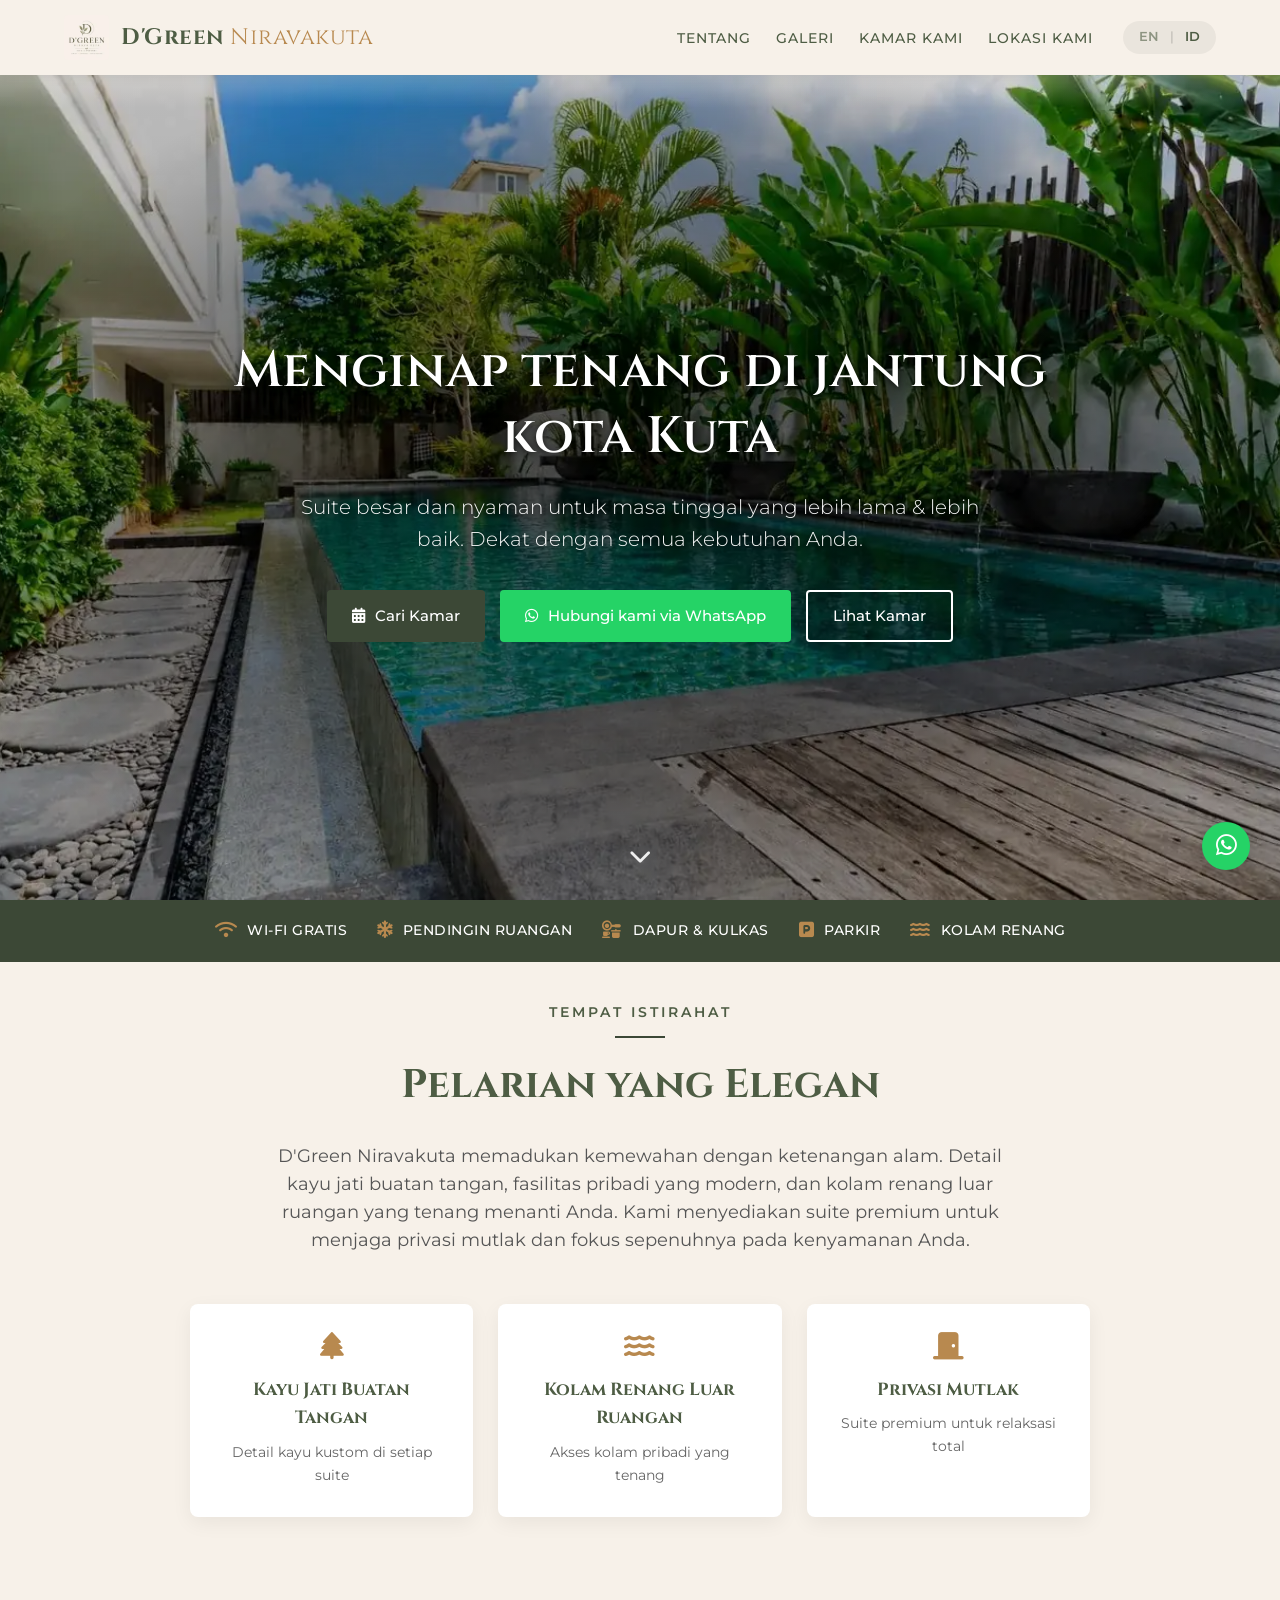
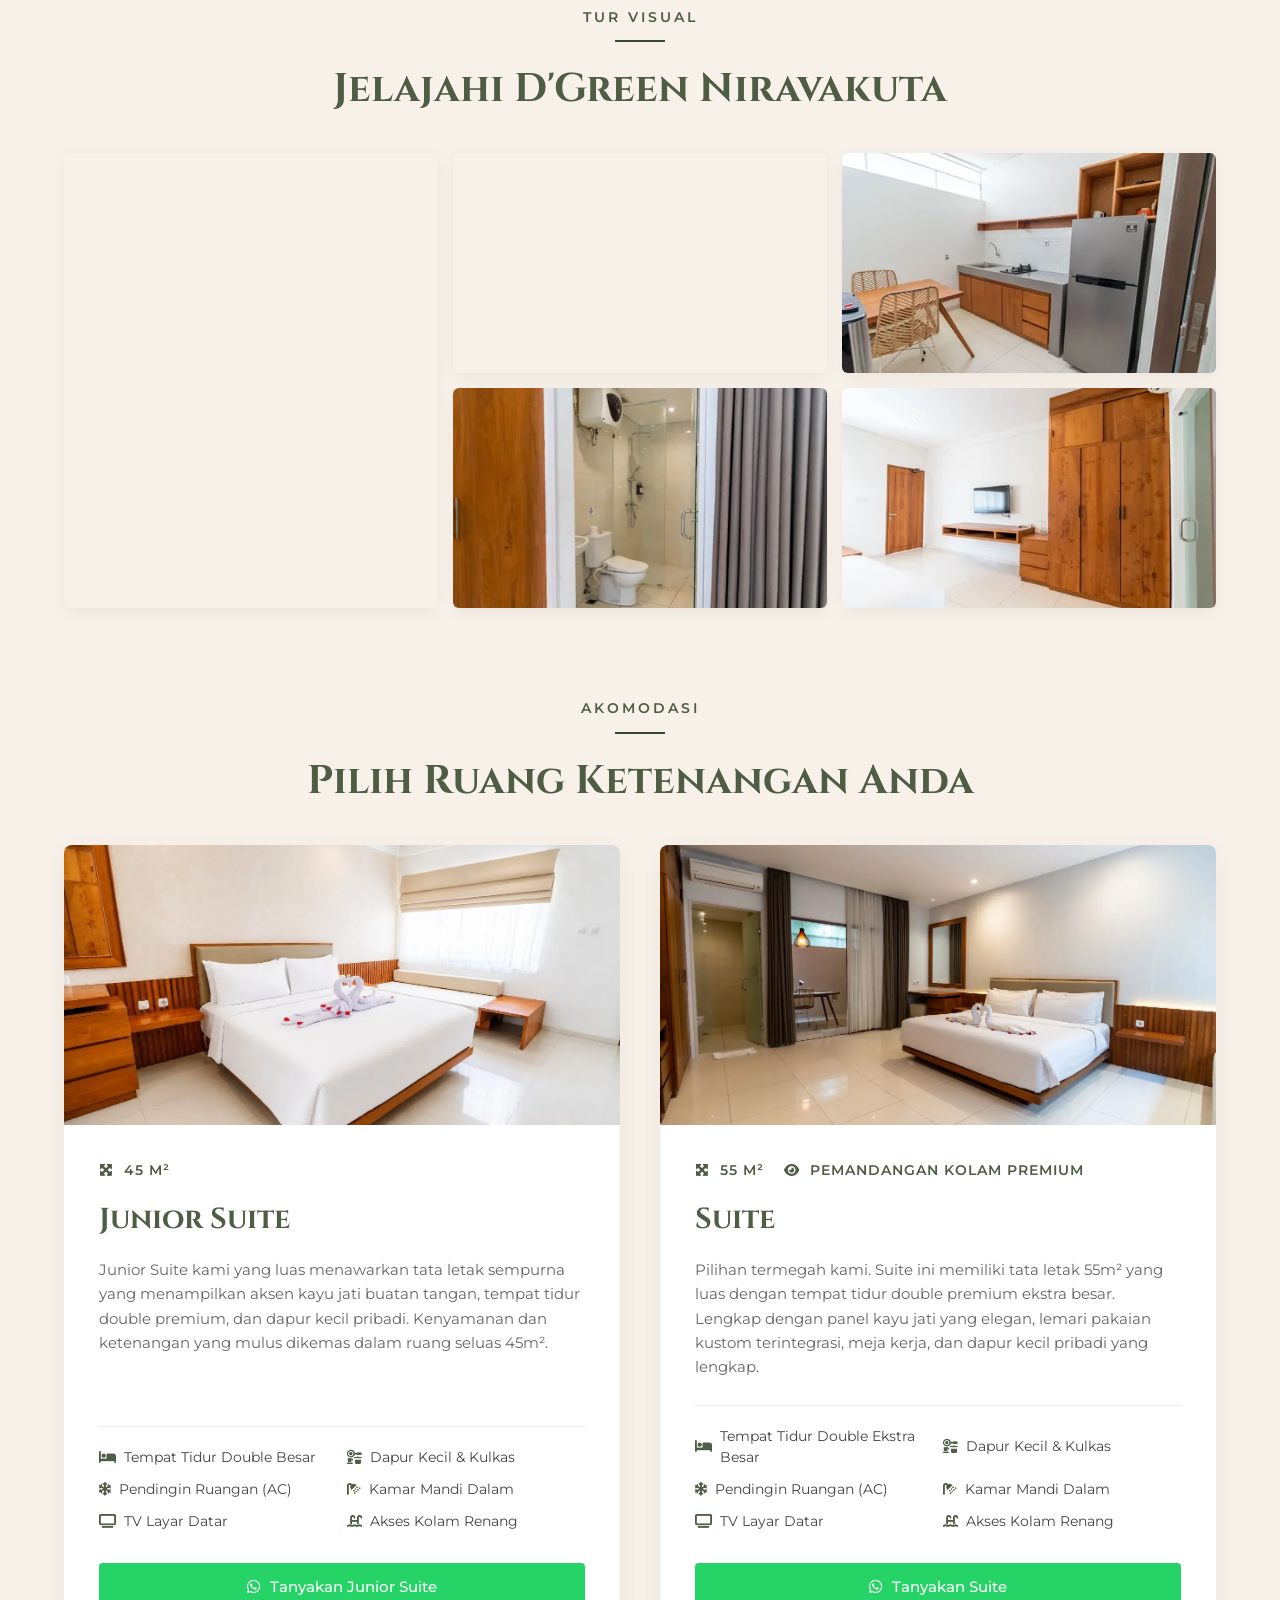
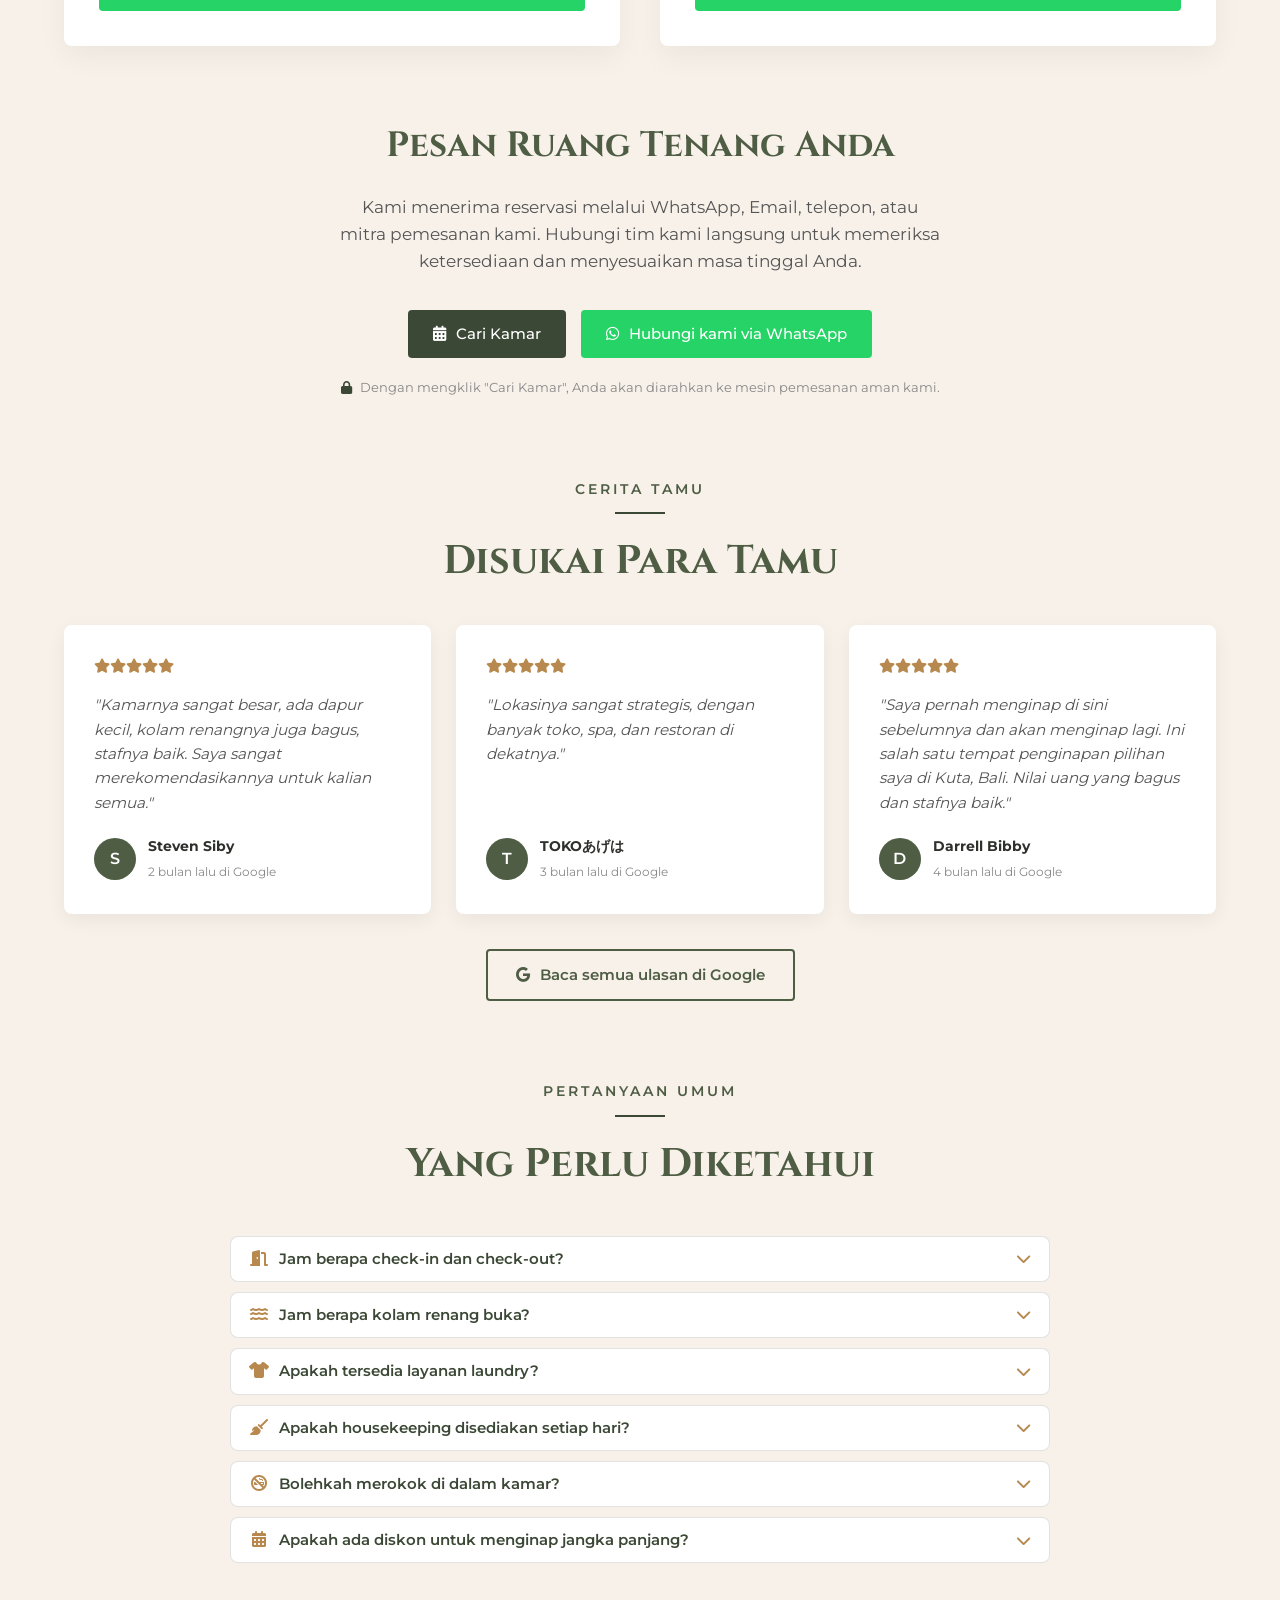
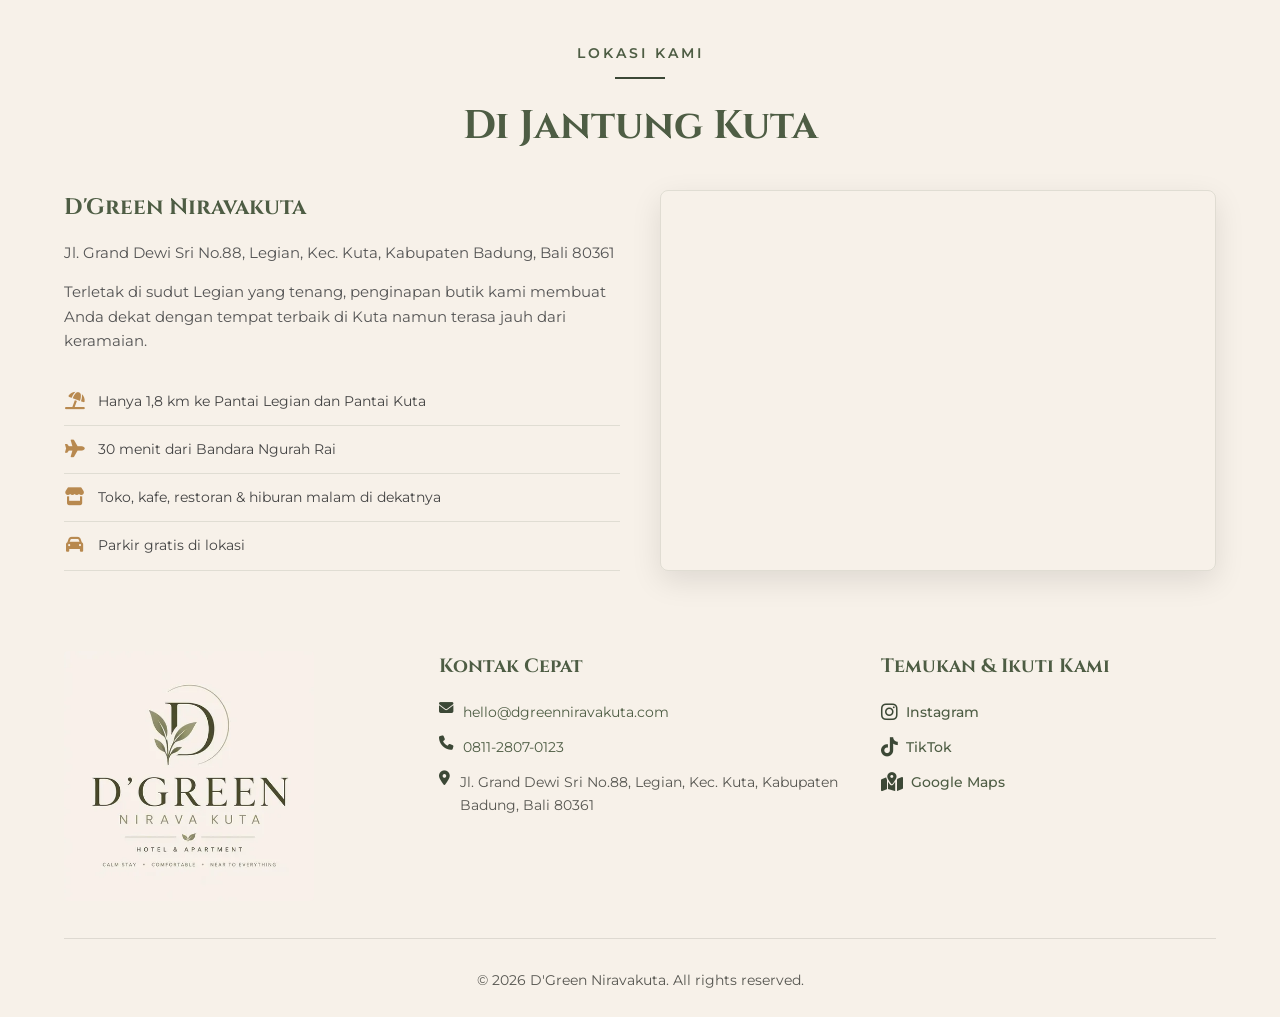
==== commit c4f4f925: "security, responsive images & mobile UX Security/robustness: - rel="noopener noreferrer" on all 12 t" ====
--- a/id/index.html
+++ b/id/index.html
@@ -3,6 +3,7 @@
 <head>
     <meta charset="UTF-8">
     <meta name="viewport" content="width=device-width, initial-scale=1.0">
+    <meta http-equiv="Content-Security-Policy" content="default-src 'self'; script-src 'self' https://stats.rwpiri.com; style-src 'self' 'unsafe-inline'; img-src 'self' data: https://maps.gstatic.com https://*.googleapis.com https://*.google.com; font-src 'self'; connect-src 'self' https://stats.rwpiri.com; frame-src https://www.google.com https://maps.google.com; object-src 'none'; base-uri 'self'; form-action 'self'">
     <title>D'Green Niravakuta | Hotel Butik di Kuta, Bali</title>
     <meta name="description" content="Menginap butik yang tenang di jantung Kuta, Bali. Suite besar dan nyaman dengan kayu jati buatan tangan, kolam renang outdoor yang tenang, dan privasi total. Check-in mulai 14:00, check-out paling lambat 12:00.">
     <link rel="canonical" href="https://dgreenniravakuta.com/id/">
@@ -115,12 +116,16 @@
     <meta name="twitter:card" content="summary_large_image">
     <!-- Favicon -->
     <link rel="icon" type="image/x-icon" href="../images/favicon.ico">
-    <!-- Preload hero background image (LCP) -->
-    <link rel="preload" as="image" href="../images/pool.webp">
+    <!-- Preload hero background image (LCP) — sized per viewport -->
+    <link rel="preload" as="image" href="../images/pool-768.webp" media="(max-width: 768px)">
+    <link rel="preload" as="image" href="../images/pool.webp" media="(min-width: 769px)">
     <!-- FontAwesome Icons -->
     <link rel="stylesheet" href="../fontawesome/css/icons.min.css">
     <!-- Self-Hosted Fonts: Cinzel & Montserrat -->
     <link rel="stylesheet" href="../fonts/fonts.css">
+
+    <script defer src="https://stats.rwpiri.com/script.js" data-website-id="93449ee8-aae8-4bd1-ae4e-496abc5de975"></script>
+    
     <!-- Styles -->
     <link rel="stylesheet" href="../styles/style.css">
 </head>
@@ -128,7 +133,7 @@
     <a class="skip-link" href="#main">Lewati ke konten</a>
 
     <!-- Floating WhatsApp -->
-    <a href="https://wa.me/6281128070123?text=Halo%20D'Green%20Niravakuta%2C%20saya%20ingin%20bertanya%20tentang%20pemesanan%20menginap." class="whatsapp-float" target="_blank" aria-label="Pesan melalui WhatsApp">
+    <a href="#" class="whatsapp-float" data-wa-msg="Halo D'Green Niravakuta, saya ingin bertanya tentang pemesanan menginap." target="_blank" rel="noopener noreferrer" aria-label="Pesan melalui WhatsApp">
         <i class="fa-brands fa-whatsapp" aria-hidden="true"></i>
     </a>
 
@@ -151,7 +156,7 @@
                     <div class="lang-switch">
                         <a class="lang-btn" href="../" hreflang="en">EN</a>
                         <span class="lang-divider">|</span>
-                        <a class="lang-btn active" href="../id/" aria-current="page">ID</a>
+                        <a class="lang-btn active" href="." aria-current="page">ID</a>
                     </div>
                     <!-- Mobile Nav Toggle -->
                     <button class="nav-toggle" id="navToggle" aria-label="Buka menu" aria-expanded="false">
@@ -169,10 +174,10 @@
             <h1>Menginap tenang di jantung kota Kuta</h1>
             <p>Suite besar dan nyaman untuk masa tinggal yang lebih lama &amp; lebih baik. Dekat dengan semua kebutuhan Anda.</p>
             <div class="hero-cta">
-                <a href="https://www.secure-booking-engine.com/accounts/isHeDWnpqFAeK2YnaKKpjA/properties/GPoRusxJar4L6XIncD0YQw/booking-engine/web/source/4wsctBw6Oq6j-g9XuxeRzQ/" class="btn btn-primary" target="_blank">
+                <a href="https://www.secure-booking-engine.com/accounts/isHeDWnpqFAeK2YnaKKpjA/properties/GPoRusxJar4L6XIncD0YQw/booking-engine/web/source/4wsctBw6Oq6j-g9XuxeRzQ/" class="btn btn-primary" target="_blank" rel="noopener noreferrer">
                     <i class="fa-solid fa-calendar-days" aria-hidden="true"></i> Cari Kamar
                 </a>
-                <a href="https://wa.me/6281128070123?text=Halo%20D'Green%20Niravakuta%2C%20saya%20ingin%20bertanya%20tentang%20pemesanan%20suite." class="btn btn-whatsapp" target="_blank">
+                <a href="#" class="btn btn-whatsapp" data-wa-msg="Halo D'Green Niravakuta, saya ingin bertanya tentang pemesanan suite." target="_blank" rel="noopener noreferrer">
                     <i class="fa-brands fa-whatsapp" aria-hidden="true"></i> Hubungi kami via WhatsApp
                 </a>
                 <a href="#suites" class="btn btn-outline">Lihat Kamar</a>
@@ -231,19 +236,19 @@
             </div>
             <div class="gallery-grid">
                 <div class="gallery-item gallery-item-large reveal">
-                    <img src="../images/pool.webp" alt="Area Kolam Renang yang Asri" width="1280" height="852" loading="lazy" decoding="async" data-lightbox="../images/pool.webp" data-caption="Area Kolam Renang yang Asri">
+                    <img src="../images/pool.webp" srcset="../images/pool-480.webp 480w, ../images/pool-768.webp 768w, ../images/pool.webp 1280w" sizes="(max-width: 768px) 90vw, (max-width: 992px) 47vw, 33vw" alt="Area Kolam Renang yang Asri" width="1280" height="852" loading="lazy" decoding="async" data-lightbox="../images/pool.webp" data-caption="Area Kolam Renang yang Asri">
                 </div>
                 <div class="gallery-item reveal reveal-d1">
-                    <img src="../images/room-junior-suite.webp" alt="Desain Kamar Tidur Junior Suite" width="1280" height="853" loading="lazy" decoding="async" data-lightbox="../images/room-junior-suite.webp" data-caption="Desain Kamar Tidur Junior Suite">
+                    <img src="../images/room-junior-suite.webp" srcset="../images/room-junior-suite-480.webp 480w, ../images/room-junior-suite-768.webp 768w, ../images/room-junior-suite.webp 1280w" sizes="(max-width: 768px) 90vw, (max-width: 992px) 47vw, 33vw" alt="Desain Kamar Tidur Junior Suite" width="1280" height="853" loading="lazy" decoding="async" data-lightbox="../images/room-junior-suite.webp" data-caption="Desain Kamar Tidur Junior Suite">
                 </div>
                 <div class="gallery-item reveal reveal-d2">
-                    <img src="../images/kitchen.webp" alt="Dapur Kecil Pribadi" width="1280" height="853" loading="lazy" decoding="async" data-lightbox="../images/kitchen.webp" data-caption="Dapur Kecil Pribadi">
+                    <img src="../images/kitchen.webp" srcset="../images/kitchen-480.webp 480w, ../images/kitchen-768.webp 768w, ../images/kitchen.webp 1280w" sizes="(max-width: 768px) 90vw, (max-width: 992px) 47vw, 33vw" alt="Dapur Kecil Pribadi" width="1280" height="853" loading="lazy" decoding="async" data-lightbox="../images/kitchen.webp" data-caption="Dapur Kecil Pribadi">
                 </div>
                 <div class="gallery-item reveal reveal-d1">
-                    <img src="../images/bathroom.webp" alt="Kamar Mandi Modern" width="1280" height="853" loading="lazy" decoding="async" data-lightbox="../images/bathroom.webp" data-caption="Kamar Mandi Modern">
+                    <img src="../images/bathroom.webp" srcset="../images/bathroom-480.webp 480w, ../images/bathroom-768.webp 768w, ../images/bathroom.webp 1280w" sizes="(max-width: 768px) 90vw, (max-width: 992px) 47vw, 33vw" alt="Kamar Mandi Modern" width="1280" height="853" loading="lazy" decoding="async" data-lightbox="../images/bathroom.webp" data-caption="Kamar Mandi Modern">
                 </div>
                 <div class="gallery-item reveal reveal-d2">
-                    <img src="../images/wardrobe.webp" alt="Lemari Kayu Jati dan Rak TV" width="1280" height="854" loading="lazy" decoding="async" data-lightbox="../images/wardrobe.webp" data-caption="Lemari Kayu Jati dan Rak TV">
+                    <img src="../images/wardrobe.webp" srcset="../images/wardrobe-480.webp 480w, ../images/wardrobe-768.webp 768w, ../images/wardrobe.webp 1280w" sizes="(max-width: 768px) 90vw, (max-width: 992px) 47vw, 33vw" alt="Lemari Kayu Jati dan Rak TV" width="1280" height="854" loading="lazy" decoding="async" data-lightbox="../images/wardrobe.webp" data-caption="Lemari Kayu Jati dan Rak TV">
                 </div>
             </div>
         </div>
@@ -276,7 +281,7 @@
                             <li><i class="fa-solid fa-tv" aria-hidden="true"></i> TV Layar Datar</li>
                             <li><i class="fa-solid fa-swimming-pool" aria-hidden="true"></i> Akses Kolam Renang</li>
                         </ul>
-                        <a href="https://wa.me/6281128070123?text=Halo%20D'Green%20Niravakuta%2C%20saya%20ingin%20bertanya%20tentang%20pemesanan%20Junior%20Suite." class="btn btn-whatsapp" target="_blank">
+                        <a href="#" class="btn btn-whatsapp" data-wa-msg="Halo D'Green Niravakuta, saya ingin bertanya tentang pemesanan Junior Suite." target="_blank" rel="noopener noreferrer">
                             <i class="fa-brands fa-whatsapp" aria-hidden="true"></i> Tanyakan Junior Suite
                         </a>
                     </div>
@@ -300,7 +305,7 @@
                             <li><i class="fa-solid fa-tv" aria-hidden="true"></i> TV Layar Datar</li>
                             <li><i class="fa-solid fa-swimming-pool" aria-hidden="true"></i> Akses Kolam Renang</li>
                         </ul>
-                        <a href="https://wa.me/6281128070123?text=Halo%20D'Green%20Niravakuta%2C%20saya%20ingin%20bertanya%20tentang%20pemesanan%20Suite." class="btn btn-whatsapp" target="_blank">
+                        <a href="#" class="btn btn-whatsapp" data-wa-msg="Halo D'Green Niravakuta, saya ingin bertanya tentang pemesanan Suite." target="_blank" rel="noopener noreferrer">
                             <i class="fa-brands fa-whatsapp" aria-hidden="true"></i> Tanyakan Suite
                         </a>
                     </div>
@@ -312,10 +317,10 @@
                 <h2>Pesan Ruang Tenang Anda</h2>
                 <p>Kami menerima reservasi melalui WhatsApp, Email, telepon, atau mitra pemesanan kami. Hubungi tim kami langsung untuk memeriksa ketersediaan dan menyesuaikan masa tinggal Anda.</p>
                 <div class="hero-cta">
-                    <a href="https://www.secure-booking-engine.com/accounts/isHeDWnpqFAeK2YnaKKpjA/properties/GPoRusxJar4L6XIncD0YQw/booking-engine/web/source/4wsctBw6Oq6j-g9XuxeRzQ/" class="btn btn-primary" target="_blank">
+                    <a href="https://www.secure-booking-engine.com/accounts/isHeDWnpqFAeK2YnaKKpjA/properties/GPoRusxJar4L6XIncD0YQw/booking-engine/web/source/4wsctBw6Oq6j-g9XuxeRzQ/" class="btn btn-primary" target="_blank" rel="noopener noreferrer">
                         <i class="fa-solid fa-calendar-days" aria-hidden="true"></i> Cari Kamar
                     </a>
-                    <a href="https://wa.me/6281128070123?text=Halo%20D'Green%20Niravakuta%2C%20saya%20ingin%20bertanya%20tentang%20pemesanan%20menginap." class="btn btn-whatsapp" target="_blank">
+                    <a href="#" class="btn btn-whatsapp" data-wa-msg="Halo D'Green Niravakuta, saya ingin bertanya tentang pemesanan menginap." target="_blank" rel="noopener noreferrer">
                         <i class="fa-brands fa-whatsapp" aria-hidden="true"></i> Hubungi kami via WhatsApp
                     </a>
                 </div>
@@ -364,7 +369,7 @@
                 </div>
             </div>
             <div class="reviews-more">
-                <a href="https://maps.app.goo.gl/7E1rv2BynYwMyYUQ7?g_st=ac" target="_blank" class="btn btn-google">
+                <a href="https://maps.app.goo.gl/7E1rv2BynYwMyYUQ7?g_st=ac" target="_blank" rel="noopener noreferrer" class="btn btn-google">
                     <i class="fa-brands fa-google" aria-hidden="true"></i> Baca semua ulasan di Google
                 </a>
             </div>
@@ -463,12 +468,12 @@
                 
                 <!-- Landscape Orientation Image: Square logo displayed on left -->
                 <div class="footer-logo-landscape-view">
-                    <img src="../images/logo-square.webp" alt="Logo D'Green Niravakuta" width="1254" height="1254" loading="lazy" decoding="async">
+                    <img src="../images/logo-square.webp" srcset="../images/logo-square-480.webp 480w, ../images/logo-square-768.webp 768w, ../images/logo-square.webp 1254w" sizes="(min-width: 769px) 250px, 420px" alt="Logo D'Green Niravakuta" width="1254" height="1254" loading="lazy" decoding="async">
                 </div>
 
                 <!-- Portrait Orientation Image: Landscape logo displayed above quick contact -->
                 <div class="footer-logo-portrait-view">
-                    <img src="../images/logo-landscape.webp" alt="Logo D'Green Niravakuta" width="1280" height="640" loading="lazy" decoding="async">
+                    <img src="../images/logo-landscape.webp" srcset="../images/logo-landscape-480.webp 480w, ../images/logo-landscape-768.webp 768w, ../images/logo-landscape.webp 1280w" sizes="(min-width: 769px) 250px, 420px" alt="Logo D'Green Niravakuta" width="1280" height="640" loading="lazy" decoding="async">
                 </div>
 
                 <!-- Quick Contact Column -->
@@ -486,17 +491,17 @@
                 <div class="footer-col">
                     <h4>Temukan &amp; Ikuti Kami</h4>
                     <p>
-                        <a href="https://www.instagram.com/dgreenniravakuta" target="_blank" class="social-link">
+                        <a href="https://www.instagram.com/dgreenniravakuta" target="_blank" rel="noopener noreferrer" class="social-link">
                             <i class="fa-brands fa-instagram" aria-hidden="true"></i> Instagram
                         </a>
                     </p>
                     <p>
-                        <a href="https://www.tiktok.com/@dgreen.niravakuta" target="_blank" class="social-link">
+                        <a href="https://www.tiktok.com/@dgreen.niravakuta" target="_blank" rel="noopener noreferrer" class="social-link">
                             <i class="fa-brands fa-tiktok" aria-hidden="true"></i> TikTok
                         </a>
                     </p>
                     <p>
-                        <a href="https://maps.app.goo.gl/7E1rv2BynYwMyYUQ7?g_st=ac" target="_blank" class="social-link">
+                        <a href="https://maps.app.goo.gl/7E1rv2BynYwMyYUQ7?g_st=ac" target="_blank" rel="noopener noreferrer" class="social-link">
                             <i class="fa-solid fa-map-location-dot" aria-hidden="true"></i> Google Maps
                         </a>
                     </p>
@@ -524,6 +529,12 @@
         <i class="fa-solid fa-chevron-up" aria-hidden="true"></i>
     </button>
 
+    <!-- Mobile Sticky Booking Bar -->
+    <a href="https://www.secure-booking-engine.com/accounts/isHeDWnpqFAeK2YnaKKpjA/properties/GPoRusxJar4L6XIncD0YQw/booking-engine/web/source/4wsctBw6Oq6j-g9XuxeRzQ/" class="sticky-book" target="_blank" rel="noopener noreferrer">
+        <i class="fa-solid fa-calendar-days" aria-hidden="true"></i>
+        <span>Cari Kamar</span>
+    </a>
+
     <!-- Scripts -->
     <script src="../js/main.js" defer></script>
 </body>
--- a/styles/style.css
+++ b/styles/style.css
@@ -270,6 +270,16 @@
             text-shadow: 0 1px 4px rgba(0,0,0,0.65), 0 4px 14px rgba(0,0,0,0.45);
         }
 
+        @media (max-width: 768px) {
+            .hero {
+                background:
+                    linear-gradient(to bottom, var(--logo-bg), rgba(247, 241, 233, 0) 12%),
+                    radial-gradient(ellipse 75% 65% at 50% 55%, rgba(0,0,0,0.55) 0%, rgba(0,0,0,0.28) 55%, rgba(0,0,0,0) 78%),
+                    linear-gradient(rgba(0,0,0,0.2), rgba(0,0,0,0.35)),
+                    url('../images/pool-768.webp') no-repeat center center/cover;
+            }
+        }
+
         .hero-cta {
             display: flex;
             justify-content: center;
@@ -449,6 +459,15 @@
 
         .room-card-img-suite {
             background-image: url('../images/room-suite.webp');
+        }
+
+        @media (max-width: 992px) {
+            .room-card-img-junior {
+                background-image: url('../images/room-junior-suite-768.webp');
+            }
+            .room-card-img-suite {
+                background-image: url('../images/room-suite-768.webp');
+            }
         }
 
         .room-card-img::after {
@@ -579,6 +598,35 @@
         .whatsapp-float:hover {
             transform: scale(1.1);
             background-color: #1ebe57;
+        }
+
+        /* Mobile Sticky Booking Bar */
+        .sticky-book {
+            position: fixed;
+            left: 50%;
+            bottom: 12px;
+            transform: translateX(-50%);
+            display: none;
+            align-items: center;
+            justify-content: center;
+            gap: 10px;
+            background-color: var(--primary-dark);
+            color: var(--text-light);
+            text-decoration: none;
+            font-weight: 600;
+            font-size: 0.95rem;
+            padding: 13px 30px;
+            border-radius: 40px;
+            box-shadow: 0 6px 20px rgba(0, 0, 0, 0.28);
+            z-index: 990;
+            transition: var(--transition);
+            max-width: calc(100vw - 32px);
+            white-space: nowrap;
+        }
+
+        .sticky-book:hover {
+            background-color: var(--primary-color);
+            transform: translateX(-50%) translateY(-2px);
         }
 
         /* Back to Top Button */
@@ -773,6 +821,12 @@
             .nav-toggle {
                 display: block;
             }
+            body {
+                padding-bottom: 72px; /* Make room for the sticky booking bar */
+            }
+            .sticky-book {
+                display: flex;
+            }
             .nav-links {
                 display: none;
                 position: absolute;
@@ -799,7 +853,7 @@
                 display: none;
             }
             .back-to-top {
-                bottom: 76px;
+                bottom: 138px;
                 right: 20px;
                 width: 44px;
                 height: 44px;
@@ -809,7 +863,7 @@
                 font-size: 2.2rem;
             }
             .whatsapp-float {
-                bottom: 20px;
+                bottom: 82px;
                 right: 20px;
                 width: 44px;
                 height: 44px;
@@ -1114,6 +1168,7 @@
             transition: opacity 0.3s ease, visibility 0.3s ease;
             z-index: 2000;
             cursor: zoom-out;
+            touch-action: none; /* Let horizontal drags swipe, not page-nav */
         }
 
         .lightbox.open {
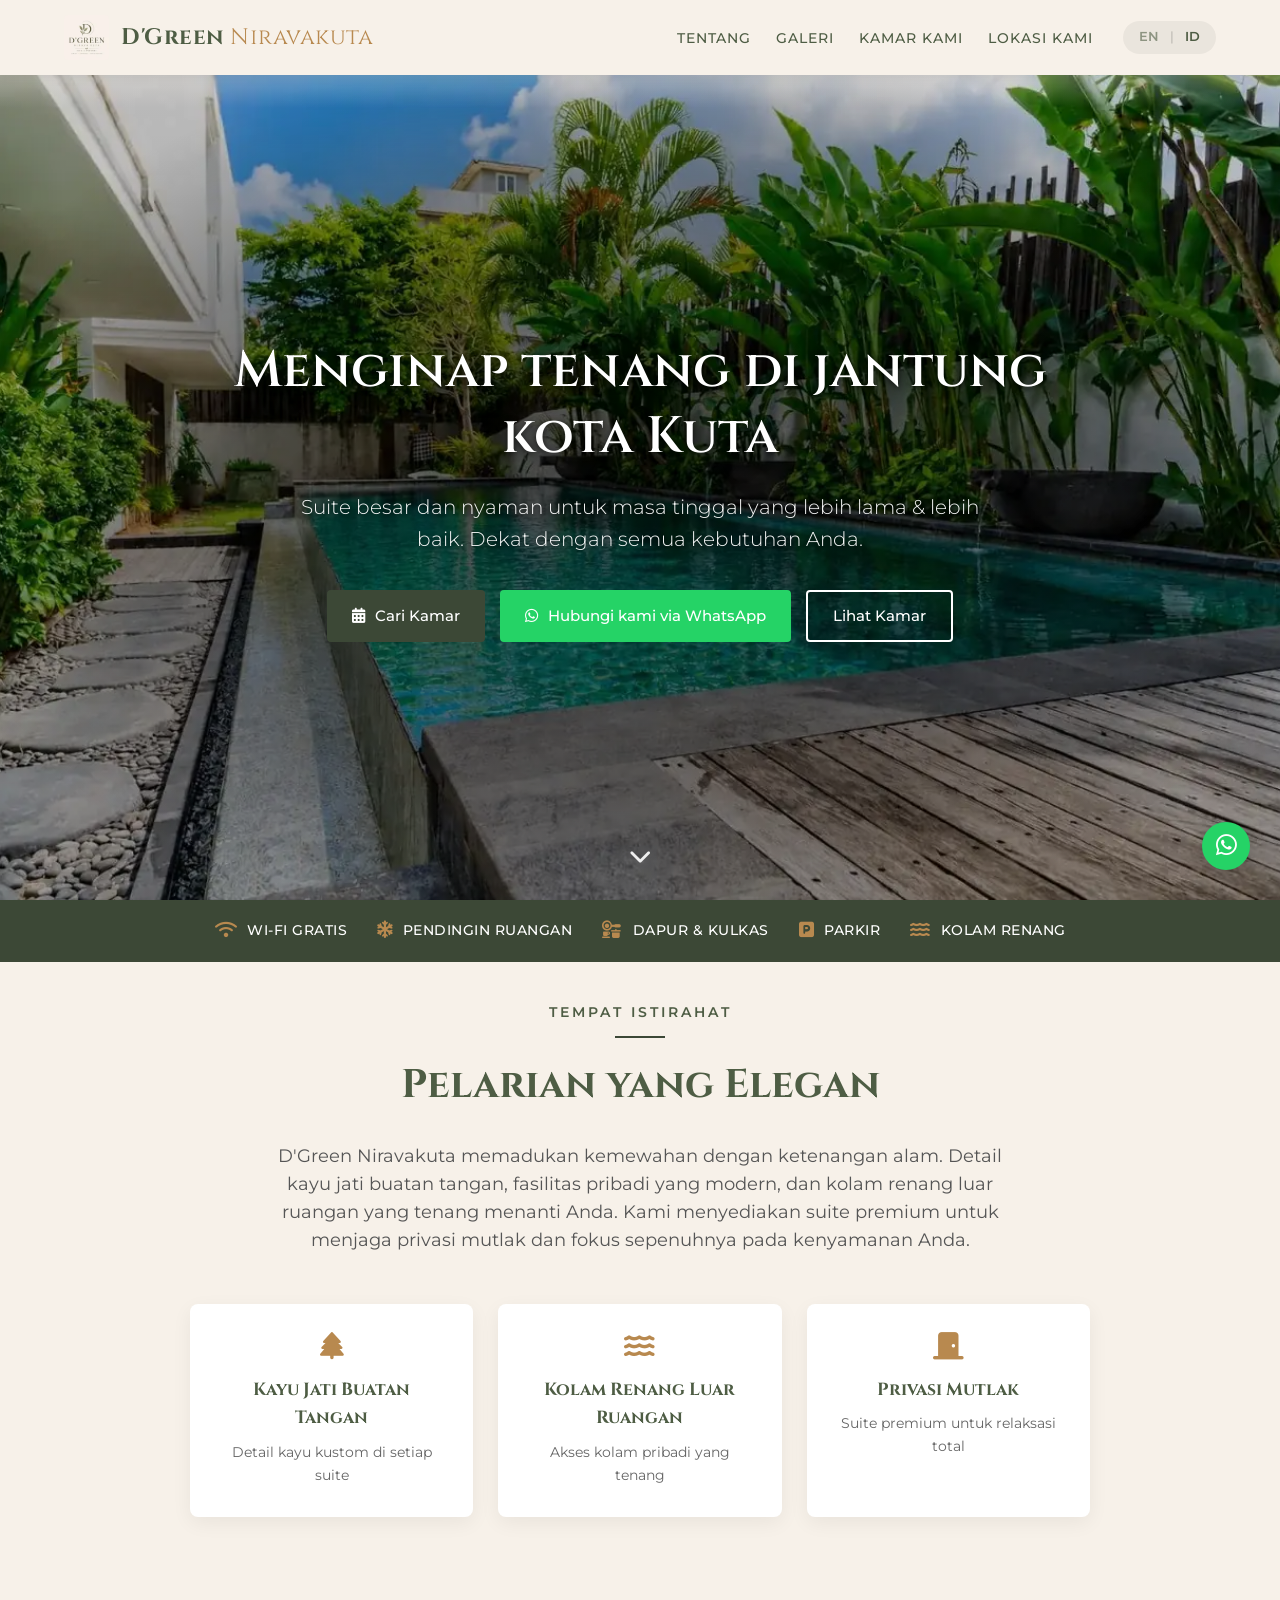
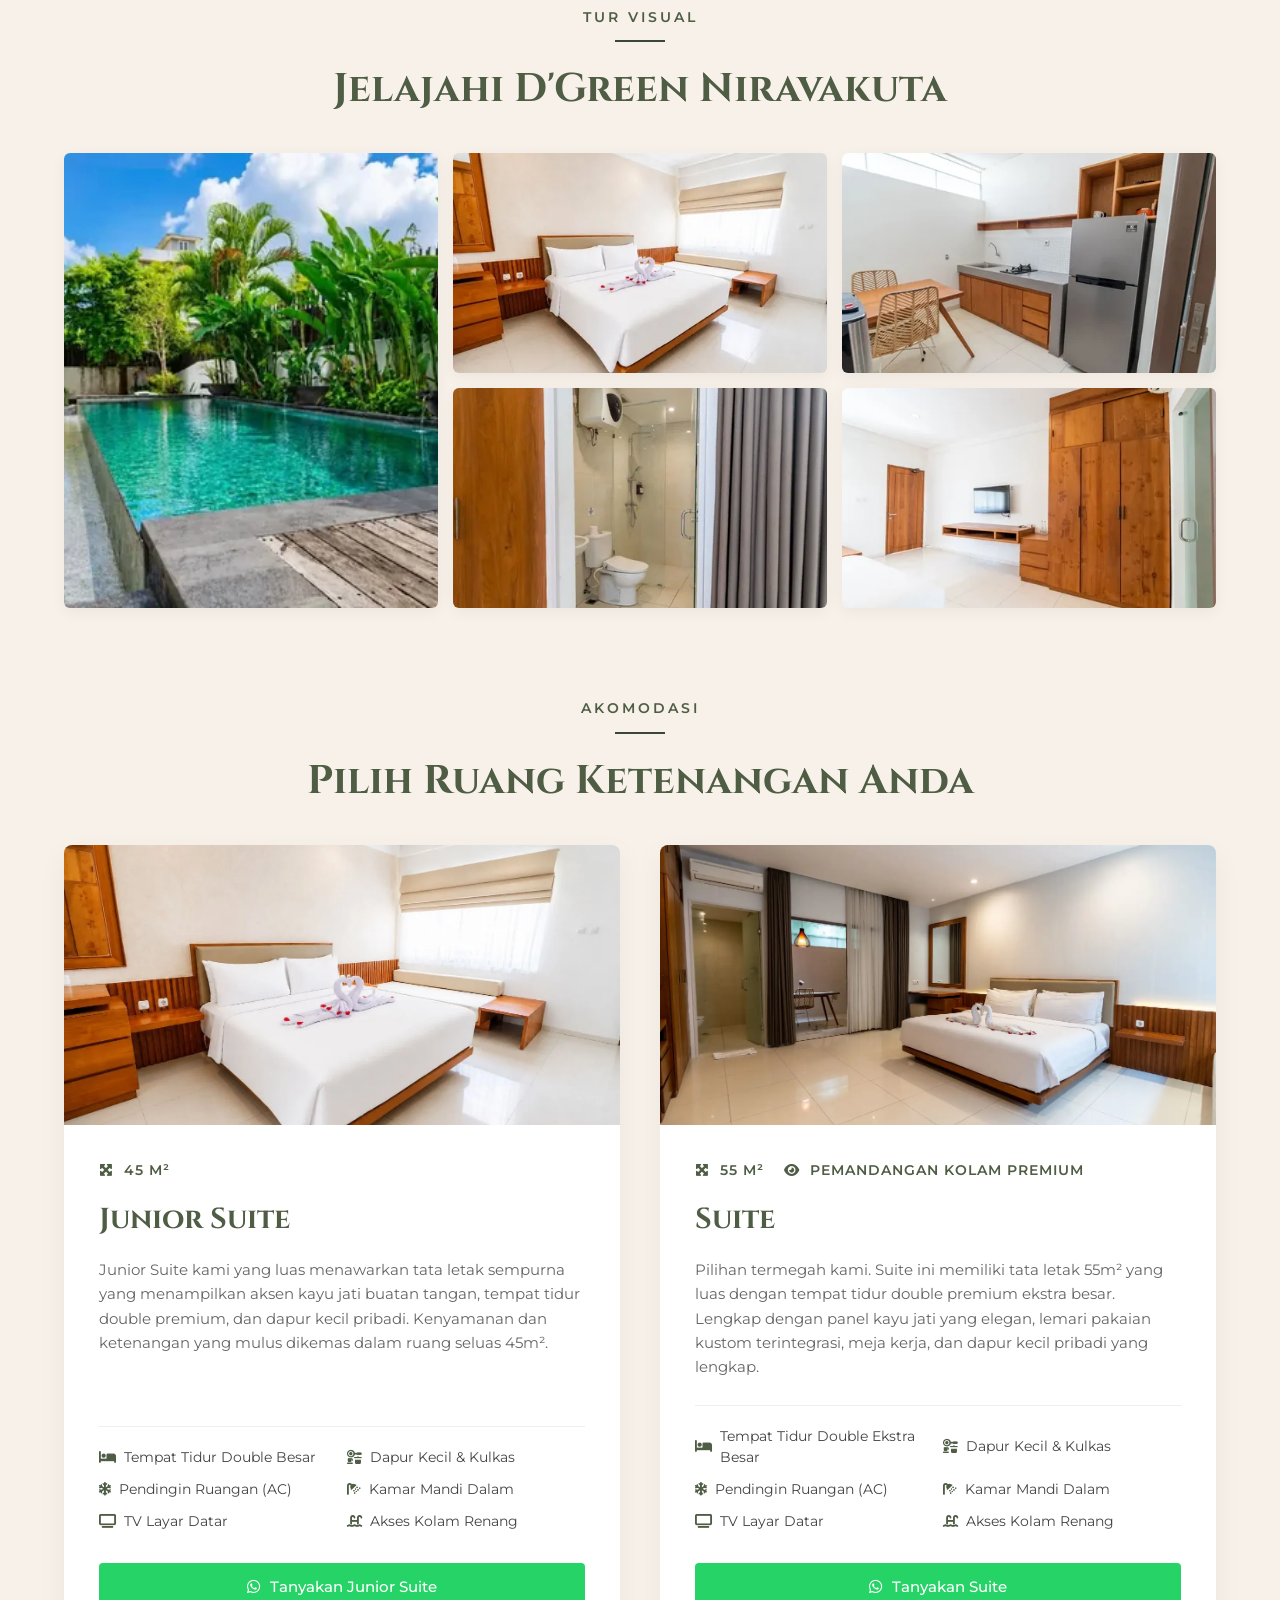
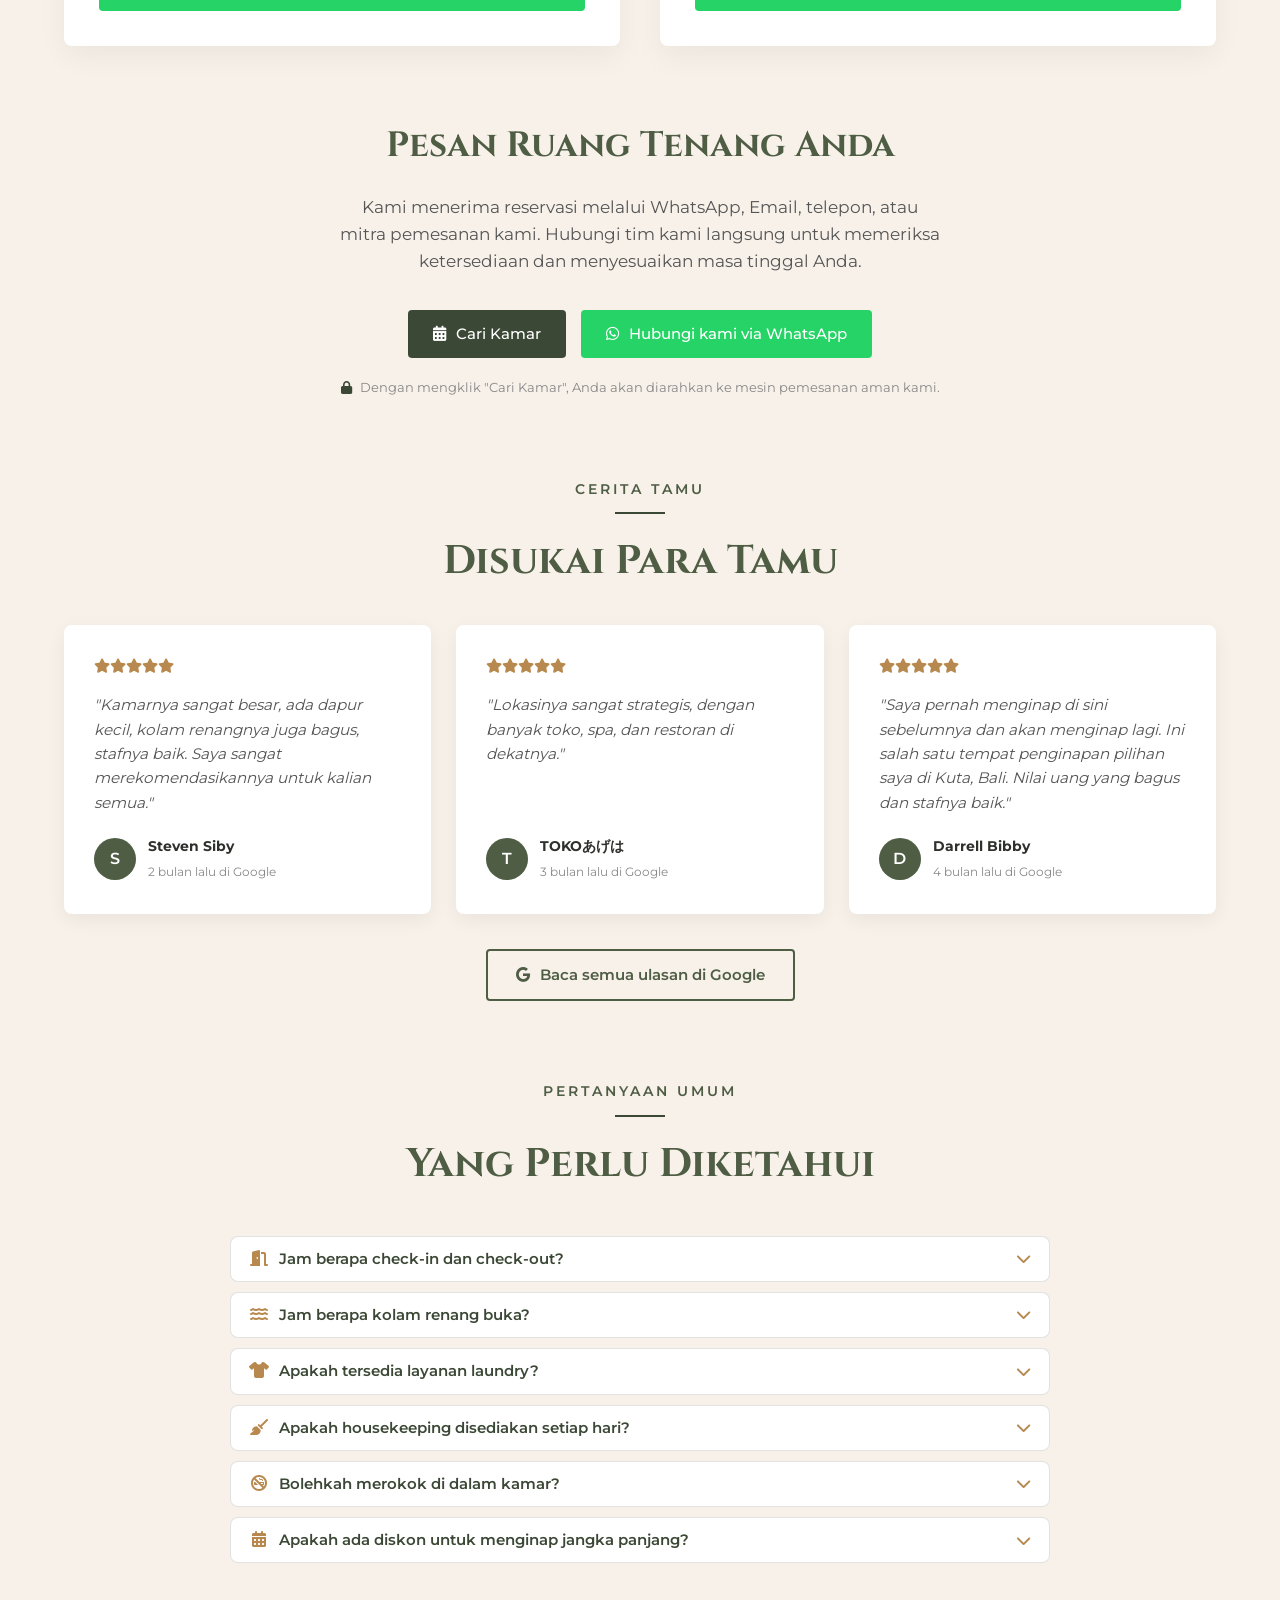
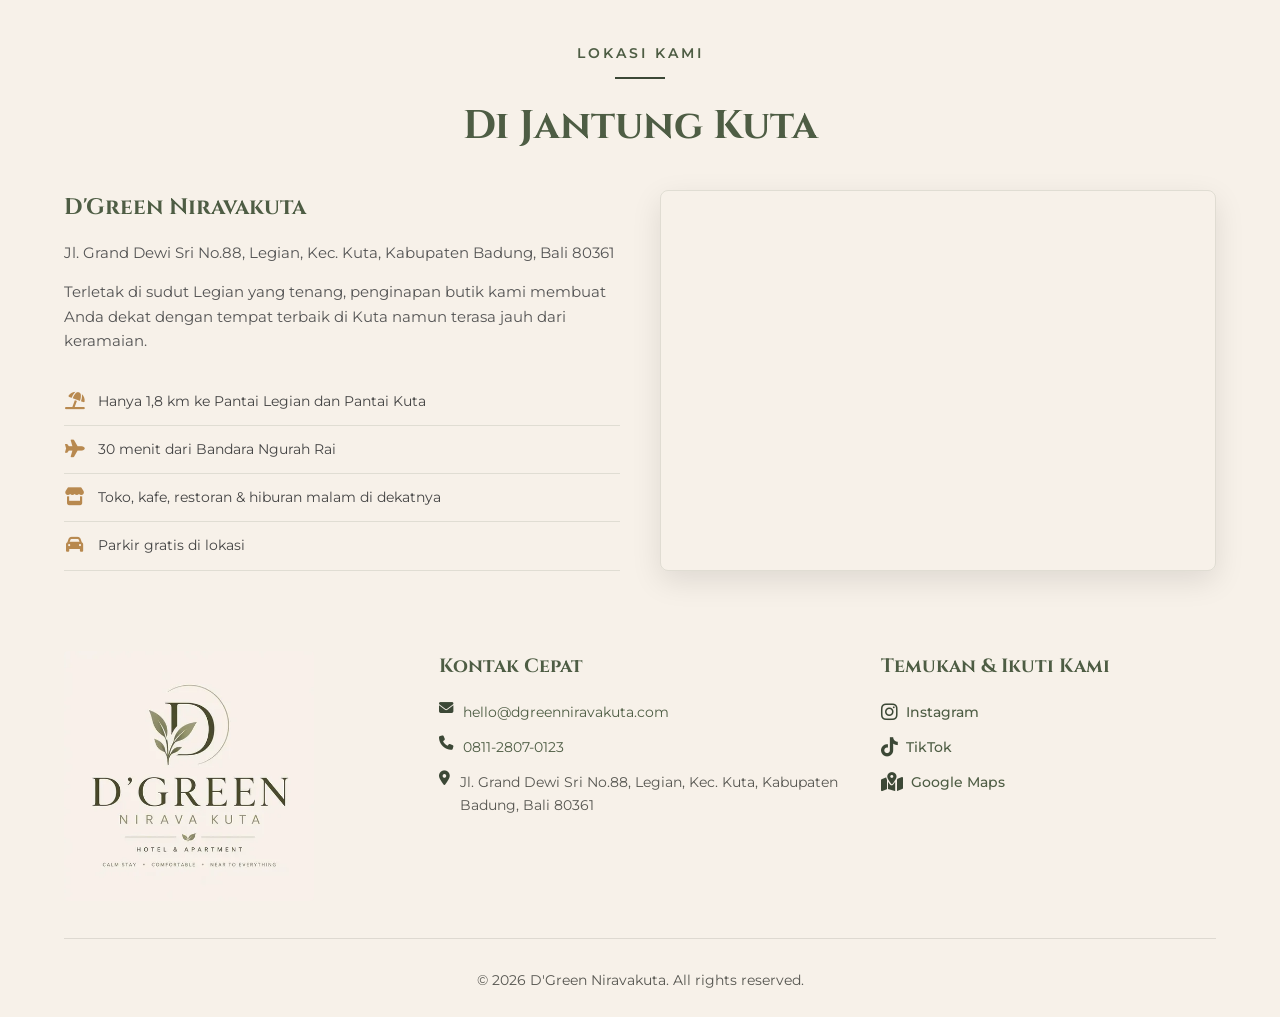
==== commit 78f3c5d2: "fix back-to-top initialization and prevent analytics from blocking page scripts" ====
--- a/id/index.html
+++ b/id/index.html
@@ -124,18 +124,13 @@
     <!-- Self-Hosted Fonts: Cinzel & Montserrat -->
     <link rel="stylesheet" href="../fonts/fonts.css">
 
-    <script defer src="https://stats.rwpiri.com/script.js" data-website-id="93449ee8-aae8-4bd1-ae4e-496abc5de975"></script>
+    <script async src="https://stats.rwpiri.com/script.js" data-website-id="93449ee8-aae8-4bd1-ae4e-496abc5de975"></script>
     
     <!-- Styles -->
-    <link rel="stylesheet" href="../styles/style.css">
+    <link rel="stylesheet" href="../styles/style.css?v=20260911">
 </head>
 <body>
     <a class="skip-link" href="#main">Lewati ke konten</a>
-
-    <!-- Floating WhatsApp -->
-    <a href="#" class="whatsapp-float" data-wa-msg="Halo D'Green Niravakuta, saya ingin bertanya tentang pemesanan menginap." target="_blank" rel="noopener noreferrer" aria-label="Pesan melalui WhatsApp">
-        <i class="fa-brands fa-whatsapp" aria-hidden="true"></i>
-    </a>
 
     <!-- Header -->
     <header>
@@ -524,18 +519,23 @@
         <div class="lightbox-counter"></div>
     </div>
 
-    <!-- Back to Top -->
-    <button class="back-to-top" id="backToTop" aria-label="Kembali ke atas">
-        <i class="fa-solid fa-chevron-up" aria-hidden="true"></i>
-    </button>
-
-    <!-- Mobile Sticky Booking Bar -->
+    <!-- Floating WhatsApp on the right with back-to-top above it -->
+    <div class="sticky-actions">
+        <button class="back-to-top" id="backToTop" aria-label="Kembali ke atas">
+            <i class="fa-solid fa-chevron-up" aria-hidden="true"></i>
+        </button>
+        <a href="#" class="whatsapp-float" data-wa-msg="Halo D'Green Niravakuta, saya ingin bertanya tentang pemesanan menginap." target="_blank" rel="noopener noreferrer" aria-label="Pesan melalui WhatsApp">
+            <i class="fa-brands fa-whatsapp" aria-hidden="true"></i>
+        </a>
+    </div>
+
+    <!-- Mobile Sticky Booking Bar (centered) -->
     <a href="https://www.secure-booking-engine.com/accounts/isHeDWnpqFAeK2YnaKKpjA/properties/GPoRusxJar4L6XIncD0YQw/booking-engine/web/source/4wsctBw6Oq6j-g9XuxeRzQ/" class="sticky-book" target="_blank" rel="noopener noreferrer">
         <i class="fa-solid fa-calendar-days" aria-hidden="true"></i>
         <span>Cari Kamar</span>
     </a>
 
     <!-- Scripts -->
-    <script src="../js/main.js" defer></script>
+    <script src="../js/main.js?v=20260911-2" defer></script>
 </body>
-</html>+</html>
--- a/styles/style.css
+++ b/styles/style.css
@@ -575,11 +575,17 @@
             font-size: 1.05rem;
         }
 
-        /* Floating WhatsApp Button */
-        .whatsapp-float {
+        /* Floating Action Group: WhatsApp on the right, back-to-top floats above it */
+        .sticky-actions {
             position: fixed;
             bottom: 30px;
             right: 30px;
+            z-index: 990;
+        }
+
+        /* Floating WhatsApp Button */
+        .whatsapp-float {
+            position: static;
             background-color: #25d366;
             color: white;
             width: 48px;
@@ -590,9 +596,9 @@
             justify-content: center;
             font-size: 24px;
             box-shadow: 2px 2px 15px rgba(0,0,0,0.2);
-            z-index: 999;
             transition: var(--transition);
             text-decoration: none;
+            flex-shrink: 0;
         }
 
         .whatsapp-float:hover {
@@ -600,7 +606,7 @@
             background-color: #1ebe57;
         }
 
-        /* Mobile Sticky Booking Bar */
+        /* Mobile Sticky Booking Bar (centered pill, shown only on mobile) */
         .sticky-book {
             position: fixed;
             left: 50%;
@@ -618,7 +624,6 @@
             padding: 13px 30px;
             border-radius: 40px;
             box-shadow: 0 6px 20px rgba(0, 0, 0, 0.28);
-            z-index: 990;
             transition: var(--transition);
             max-width: calc(100vw - 32px);
             white-space: nowrap;
@@ -629,10 +634,12 @@
             transform: translateX(-50%) translateY(-2px);
         }
 
-        /* Back to Top Button */
+        /* Back to Top Button — fully independent fixed element.
+           Explicit pixel offsets; never depends on a parent container or its height,
+           so no browser-specific quirk can make it invisible. */
         .back-to-top {
             position: fixed;
-            bottom: 93px;
+            bottom: 90px;     /* 30 (bar) + 48 (WhatsApp) + 12 gap -> directly above WhatsApp */
             right: 30px;
             background-color: var(--primary-dark);
             color: var(--text-light);
@@ -650,7 +657,6 @@
             visibility: hidden;
             transform: translateY(10px);
             transition: opacity 0.3s ease, transform 0.3s ease, visibility 0.3s ease, background-color 0.3s ease;
-            z-index: 998;
         }
 
         .back-to-top.show {
@@ -821,11 +827,17 @@
             .nav-toggle {
                 display: block;
             }
-            body {
-                padding-bottom: 72px; /* Make room for the sticky booking bar */
+            .sticky-actions {
+                right: 16px;
+                bottom: 12px;
             }
             .sticky-book {
                 display: flex;
+                padding: 12px 22px;
+                font-size: 0.9rem;
+            }
+            footer {
+                padding-bottom: 100px; /* Reserve room for the sticky booking bar without exposing the body background */
             }
             .nav-links {
                 display: none;
@@ -852,22 +864,8 @@
             .nav-links a::after {
                 display: none;
             }
-            .back-to-top {
-                bottom: 138px;
-                right: 20px;
-                width: 44px;
-                height: 44px;
-                font-size: 1rem;
-            }
             .hero-content h1 {
                 font-size: 2.2rem;
-            }
-            .whatsapp-float {
-                bottom: 82px;
-                right: 20px;
-                width: 44px;
-                height: 44px;
-                font-size: 22px;
             }
         }
 
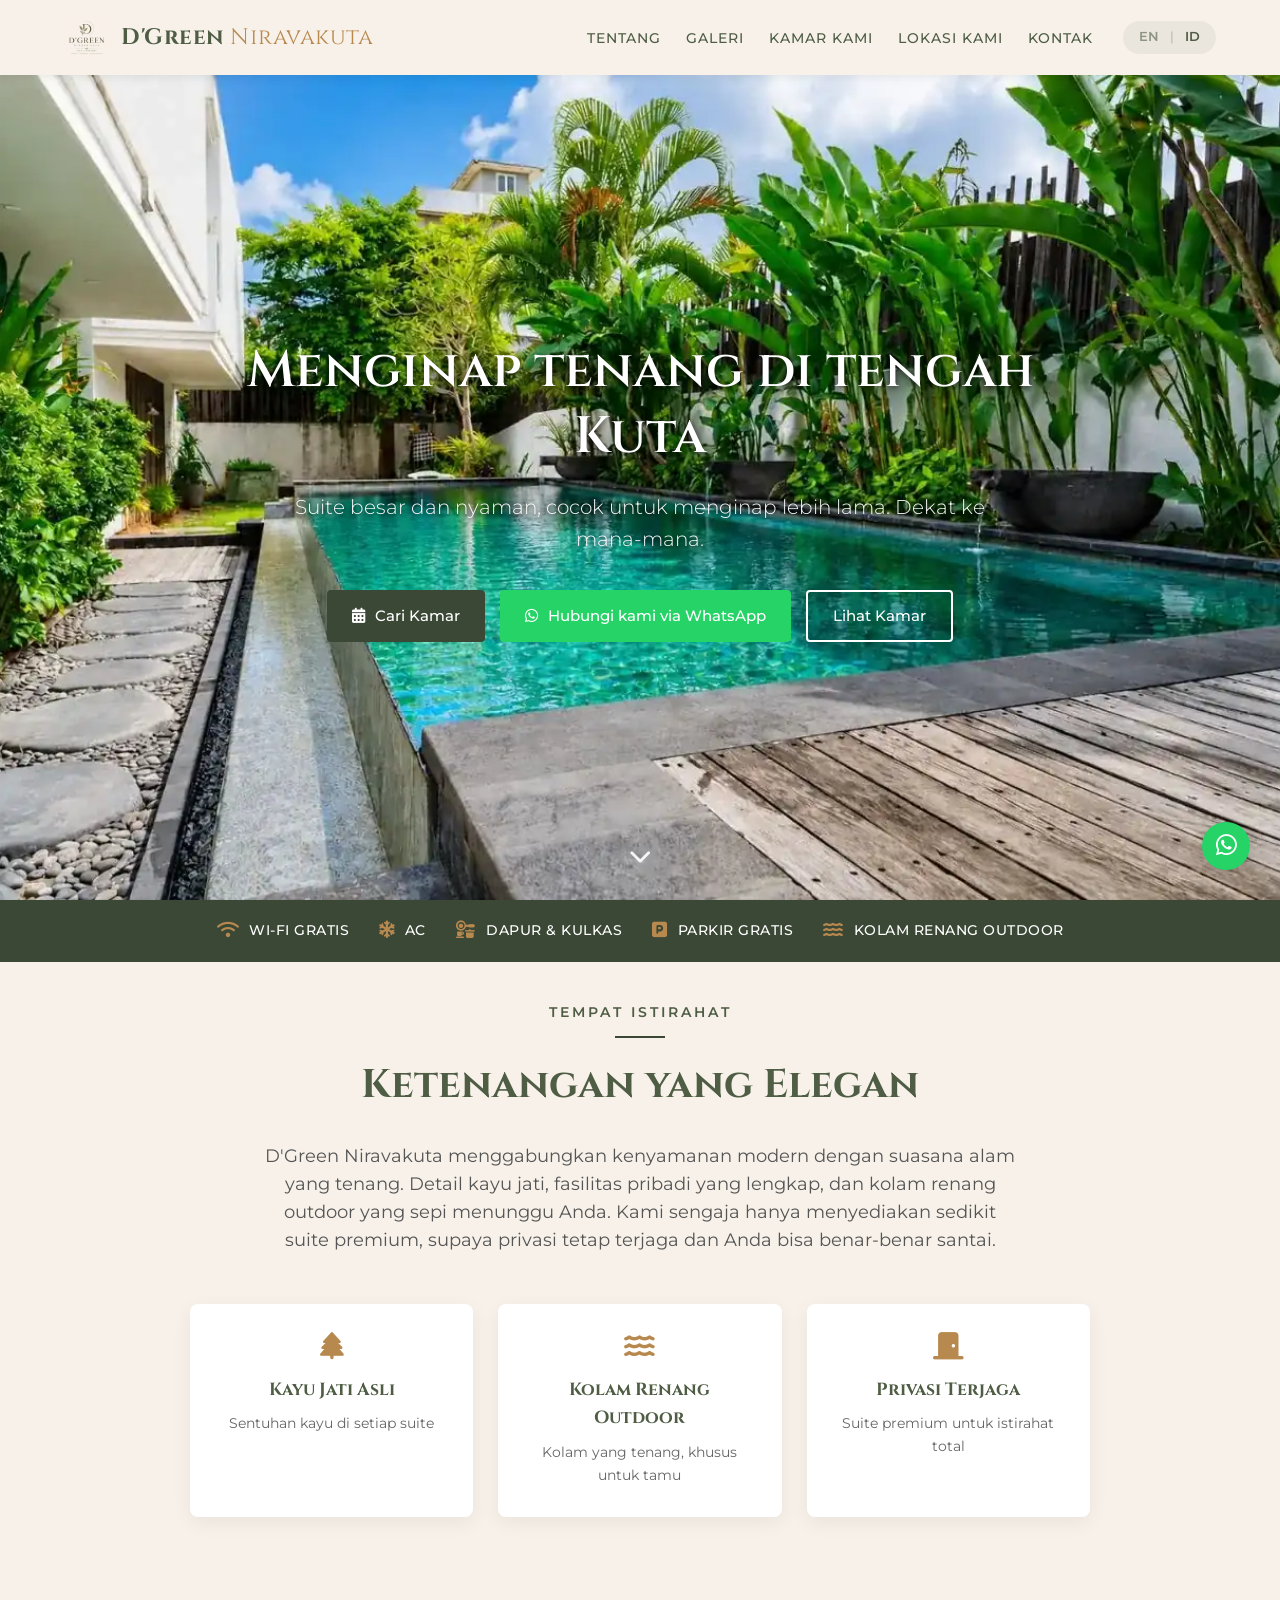
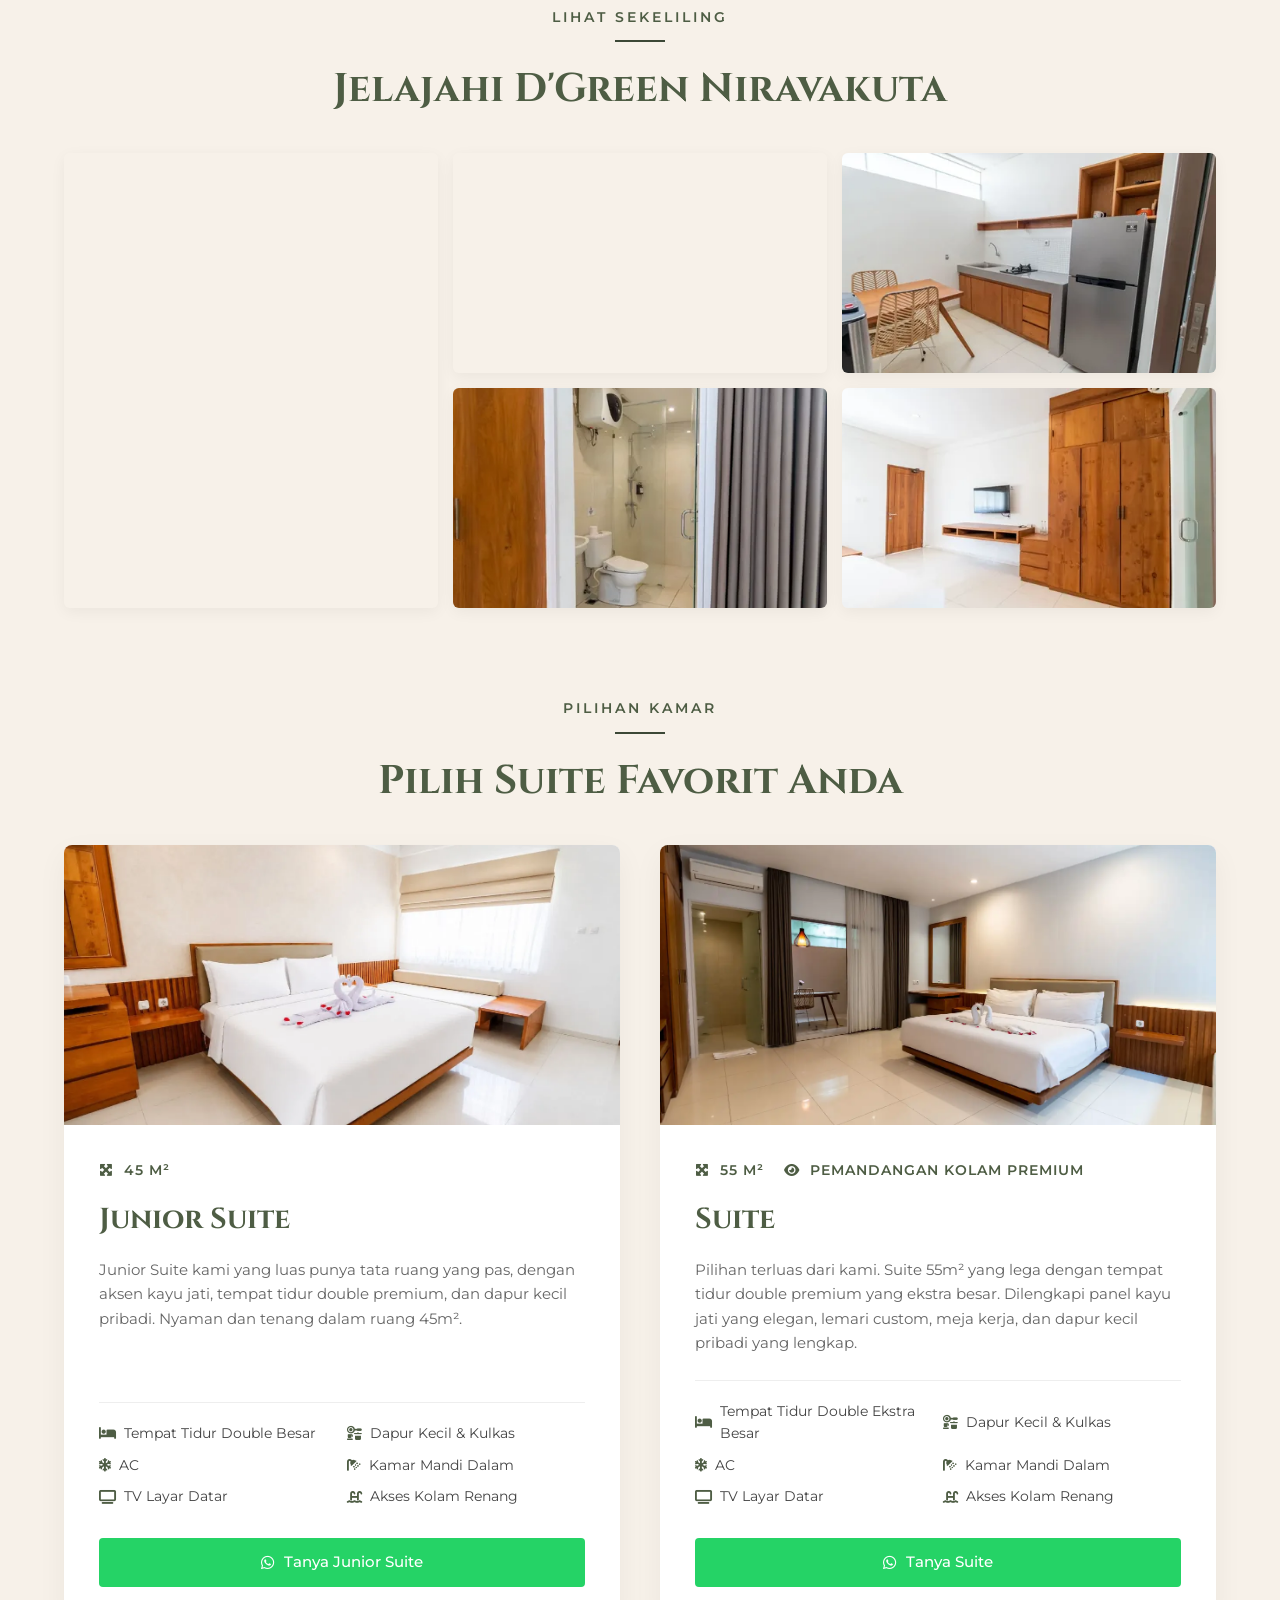
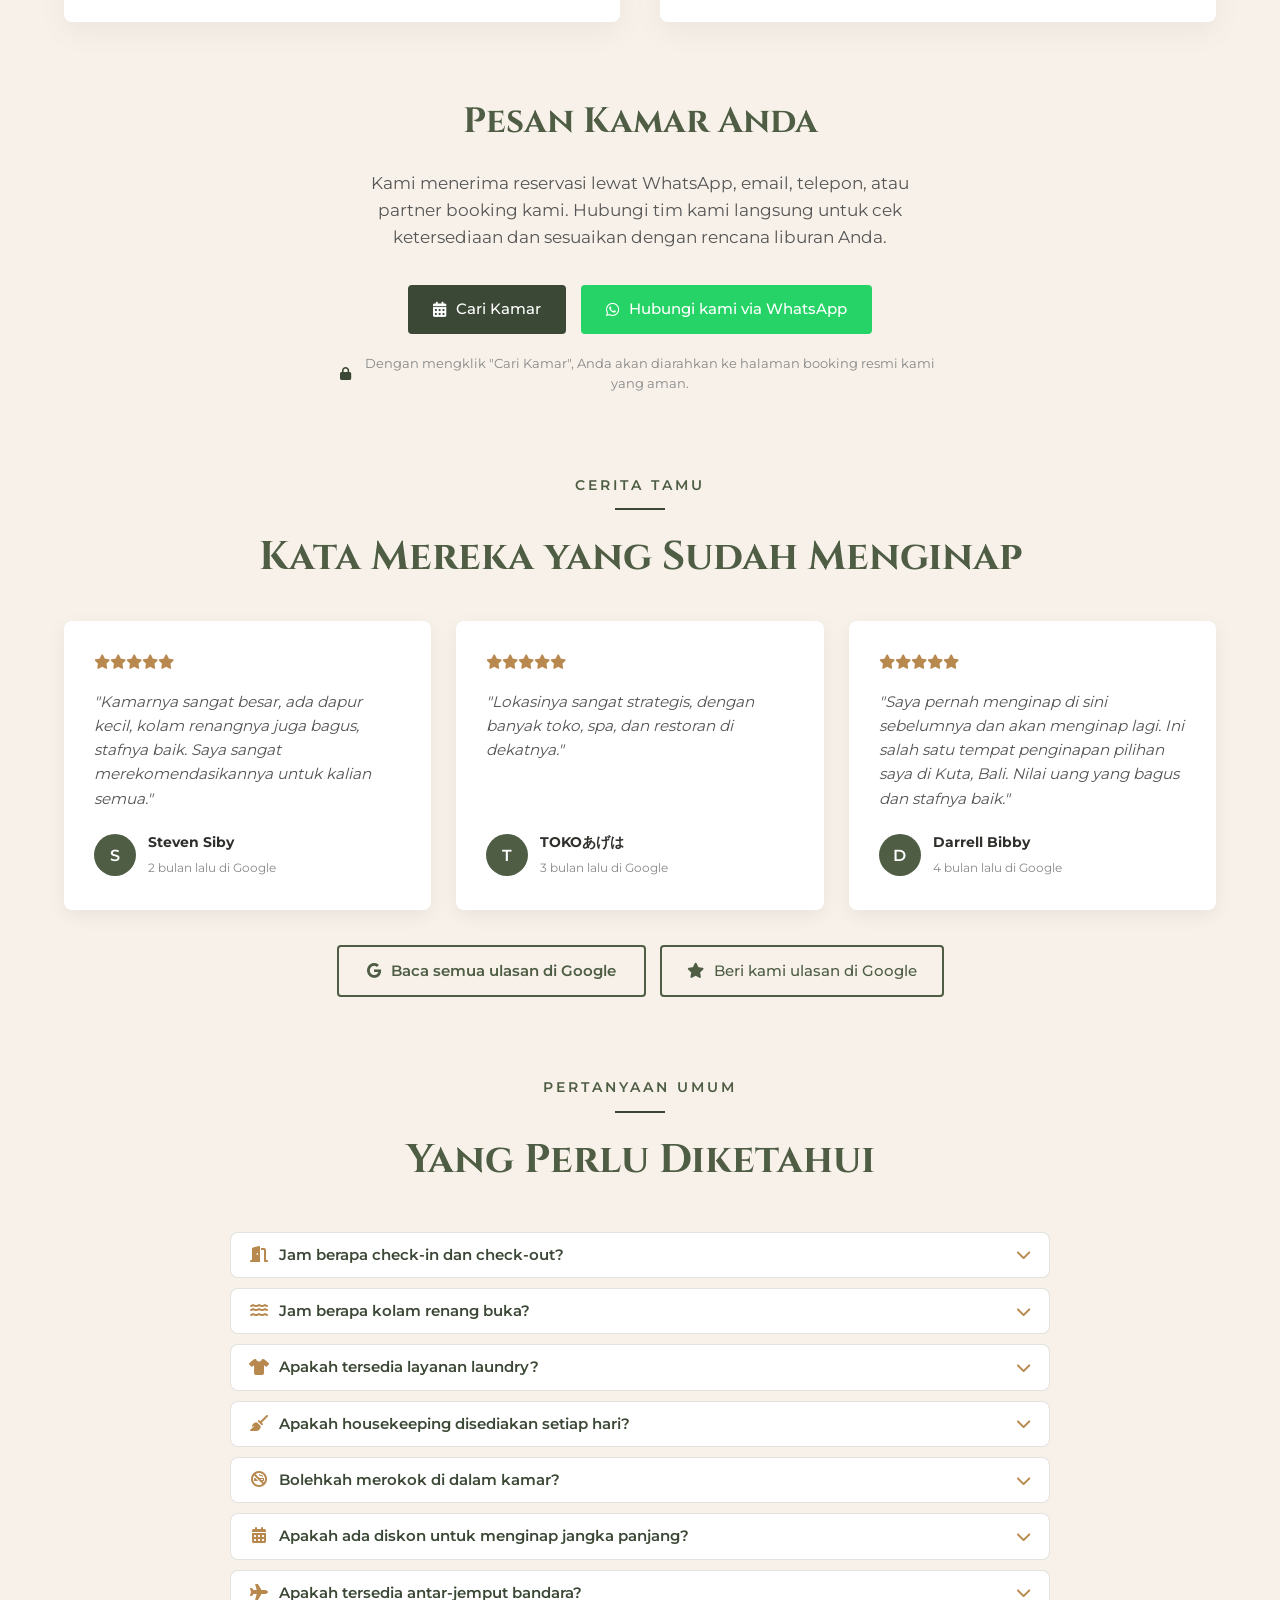
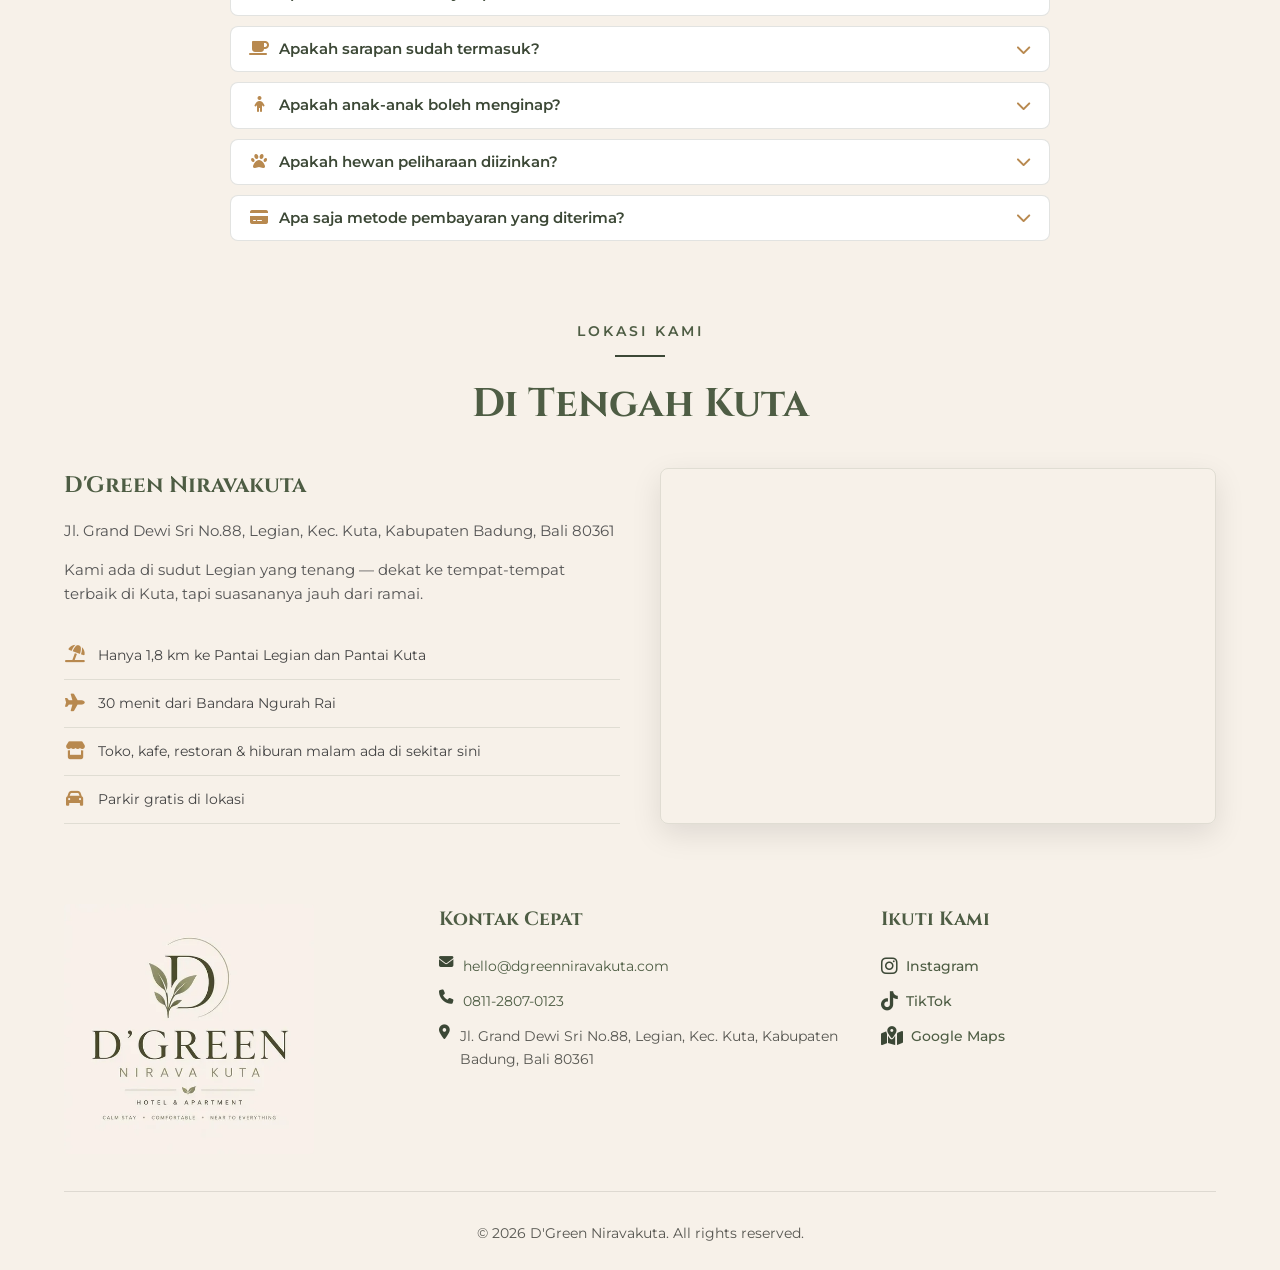
==== commit 3d365b91: "site improvements: contact link, social metas, FAQ expansion, hero LCP, 404, softer ID copy" ====
--- a/id/index.html
+++ b/id/index.html
@@ -5,7 +5,7 @@
     <meta name="viewport" content="width=device-width, initial-scale=1.0">
     <meta http-equiv="Content-Security-Policy" content="default-src 'self'; script-src 'self' https://stats.rwpiri.com; style-src 'self' 'unsafe-inline'; img-src 'self' data: https://maps.gstatic.com https://*.googleapis.com https://*.google.com; font-src 'self'; connect-src 'self' https://stats.rwpiri.com; frame-src https://www.google.com https://maps.google.com; object-src 'none'; base-uri 'self'; form-action 'self'">
     <title>D'Green Niravakuta | Hotel Butik di Kuta, Bali</title>
-    <meta name="description" content="Menginap butik yang tenang di jantung Kuta, Bali. Suite besar dan nyaman dengan kayu jati buatan tangan, kolam renang outdoor yang tenang, dan privasi total. Check-in mulai 14:00, check-out paling lambat 12:00.">
+    <meta name="description" content="Penginapan butik yang tenang di tengah Kuta, Bali. Suite besar dan nyaman dengan kayu jati, kolam renang outdoor yang tenang, dan privasi terjaga. Check-in mulai jam 14:00, check-out maksimal jam 12:00.">
     <link rel="canonical" href="https://dgreenniravakuta.com/id/">
     <link rel="alternate" hreflang="en" href="https://dgreenniravakuta.com/">
     <link rel="alternate" hreflang="id" href="https://dgreenniravakuta.com/id/">
@@ -16,7 +16,7 @@
         "@context": "https://schema.org",
         "@type": "Hotel",
         "name": "D'Green Niravakuta",
-        "description": "Menginap butik yang tenang di jantung Kuta, Bali. Suite besar dan nyaman dengan kayu jati buatan tangan, kolam renang outdoor yang tenang, dan privasi total.",
+        "description": "Penginapan butik yang tenang di tengah Kuta, Bali. Suite besar dan nyaman dengan kayu jati, kolam renang outdoor yang tenang, dan privasi terjaga.",
         "image": "https://dgreenniravakuta.com/images/pool.webp",
         "url": "https://dgreenniravakuta.com/id/",
         "telephone": "+62 811-2807-0123",
@@ -60,7 +60,7 @@
                 "name": "Jam berapa check-in dan check-out?",
                 "acceptedAnswer": {
                     "@type": "Answer",
-                    "text": "Check-in mulai pukul 14:00 dan check-out paling lambat pukul 12:00."
+                    "text": "Check-in mulai jam 14:00, check-out maksimal jam 12:00."
                 }
             },
             {
@@ -68,7 +68,7 @@
                 "name": "Jam berapa kolam renang buka?",
                 "acceptedAnswer": {
                     "@type": "Answer",
-                    "text": "Kolam renang luar ruangan buka setiap hari mulai pukul 08:00 hingga 20:00."
+                    "text": "Kolam renang outdoor buka tiap hari jam 08:00–20:00."
                 }
             },
             {
@@ -76,7 +76,7 @@
                 "name": "Apakah tersedia layanan laundry?",
                 "acceptedAnswer": {
                     "@type": "Answer",
-                    "text": "Ya, laundry tersedia dengan biaya tambahan."
+                    "text": "Ya, ada — dengan biaya tambahan."
                 }
             },
             {
@@ -84,7 +84,7 @@
                 "name": "Apakah housekeeping disediakan setiap hari?",
                 "acceptedAnswer": {
                     "@type": "Answer",
-                    "text": "Ya, housekeeping harian sudah termasuk di setiap masa tinggal."
+                    "text": "Ya, kamar dibersihkan setiap hari, sudah termasuk."
                 }
             },
             {
@@ -92,7 +92,7 @@
                 "name": "Bolehkah merokok di dalam kamar?",
                 "acceptedAnswer": {
                     "@type": "Answer",
-                    "text": "Semua kamar dan area dalam ruangan adalah area bebas rokok (non-smoking)."
+                    "text": "Semua kamar dan area indoor bebas rokok."
                 }
             },
             {
@@ -100,7 +100,47 @@
                 "name": "Apakah ada diskon untuk menginap jangka panjang?",
                 "acceptedAnswer": {
                     "@type": "Answer",
-                    "text": "Diskon menginap jangka panjang tersedia tergantung ketersediaan — silakan tanyakan kepada staf kami."
+                    "text": "Ada, tergantung ketersediaan — silakan tanya ke tim kami."
+                }
+            },
+            {
+                "@type": "Question",
+                "name": "Apakah tersedia antar-jemput bandara?",
+                "acceptedAnswer": {
+                    "@type": "Answer",
+                    "text": "Ya — kami bisa aturkan jemputan dan antar ke bandara, ada biaya tambahan. Kirim detail penerbangan Anda via WhatsApp."
+                }
+            },
+            {
+                "@type": "Question",
+                "name": "Apakah sarapan sudah termasuk?",
+                "acceptedAnswer": {
+                    "@type": "Answer",
+                    "text": "Belum termasuk, tapi setiap suite punya dapur kecil sendiri — kafe dan restoran juga tinggal jalan kaki."
+                }
+            },
+            {
+                "@type": "Question",
+                "name": "Apakah anak-anak boleh menginap?",
+                "acceptedAnswer": {
+                    "@type": "Answer",
+                    "text": "Ya, anak-anak boleh menginap dan gratis pakai tempat tidur yang ada. Kabari kami kalau butuh tempat tidur tambahan."
+                }
+            },
+            {
+                "@type": "Question",
+                "name": "Apakah hewan peliharaan diizinkan?",
+                "acceptedAnswer": {
+                    "@type": "Answer",
+                    "text": "Maaf, hewan peliharaan belum bisa ikut — supaya semua tamu bisa istirahat dengan tenang dan nyaman."
+                }
+            },
+            {
+                "@type": "Question",
+                "name": "Apa saja metode pembayaran yang diterima?",
+                "acceptedAnswer": {
+                    "@type": "Answer",
+                    "text": "Bisa tunai (IDR), transfer bank, atau kartu kredit. Untuk menginap jangka panjang, mungkin perlu deposit dulu."
                 }
             }
         ]
@@ -110,10 +150,18 @@
     <meta property="og:type" content="website">
     <meta property="og:site_name" content="D'Green Niravakuta">
     <meta property="og:title" content="D'Green Niravakuta | Hotel Butik di Kuta, Bali">
-    <meta property="og:description" content="Menginap butik yang tenang di jantung Kuta. Suite besar dan nyaman dengan kayu jati buatan tangan, kolam renang outdoor yang tenang, dan privasi total.">
+    <meta property="og:description" content="Penginapan butik yang tenang di tengah Kuta. Suite besar dan nyaman dengan kayu jati, kolam renang outdoor yang tenang, dan privasi terjaga.">
     <meta property="og:image" content="https://dgreenniravakuta.com/images/pool.webp">
+    <meta property="og:image:width" content="1280">
+    <meta property="og:image:height" content="852">
     <meta property="og:url" content="https://dgreenniravakuta.com/id/">
+    <meta property="og:locale" content="id_ID">
+    <meta property="og:locale:alternate" content="en_US">
     <meta name="twitter:card" content="summary_large_image">
+    <meta name="twitter:title" content="D'Green Niravakuta | Hotel Butik di Kuta, Bali">
+    <meta name="twitter:description" content="Penginapan butik yang tenang di tengah Kuta. Suite besar dan nyaman dengan kayu jati, kolam renang outdoor yang tenang, dan privasi terjaga.">
+    <meta name="twitter:image" content="https://dgreenniravakuta.com/images/pool.webp">
+    <meta name="theme-color" content="#3c4836">
     <!-- Favicon -->
     <link rel="icon" type="image/x-icon" href="../images/favicon.ico">
     <!-- Preload hero background image (LCP) — sized per viewport -->
@@ -136,7 +184,7 @@
     <header>
         <div class="container">
             <nav>
-                <a href="#" class="logo-container">
+                <a href="../" class="logo-container">
                     <img src="../images/logo-square-header.webp" alt="Logo D'Green Niravakuta" class="header-logo" width="45" height="45">
                     <span class="logo-text">D'Green <span>Niravakuta</span></span>
                 </a>
@@ -146,6 +194,7 @@
                         <li><a href="#gallery">Galeri</a></li>
                         <li><a href="#suites">Kamar Kami</a></li>
                         <li><a href="#location">Lokasi Kami</a></li>
+                        <li><a href="#contact">Kontak</a></li>
                     </ul>
                     <!-- Language Switcher -->
                     <div class="lang-switch">
@@ -165,14 +214,18 @@
     <main id="main">
     <!-- Hero Section -->
     <section class="hero">
+        <picture class="hero-bg" aria-hidden="true">
+            <source media="(max-width: 768px)" srcset="../images/pool-768.webp">
+            <img src="../images/pool.webp" alt="" fetchpriority="high" decoding="async">
+        </picture>
         <div class="hero-content container">
-            <h1>Menginap tenang di jantung kota Kuta</h1>
-            <p>Suite besar dan nyaman untuk masa tinggal yang lebih lama &amp; lebih baik. Dekat dengan semua kebutuhan Anda.</p>
+            <h1>Menginap tenang di tengah Kuta</h1>
+            <p>Suite besar dan nyaman, cocok untuk menginap lebih lama. Dekat ke mana-mana.</p>
             <div class="hero-cta">
                 <a href="https://www.secure-booking-engine.com/accounts/isHeDWnpqFAeK2YnaKKpjA/properties/GPoRusxJar4L6XIncD0YQw/booking-engine/web/source/4wsctBw6Oq6j-g9XuxeRzQ/" class="btn btn-primary" target="_blank" rel="noopener noreferrer">
                     <i class="fa-solid fa-calendar-days" aria-hidden="true"></i> Cari Kamar
                 </a>
-                <a href="#" class="btn btn-whatsapp" data-wa-msg="Halo D'Green Niravakuta, saya ingin bertanya tentang pemesanan suite." target="_blank" rel="noopener noreferrer">
+                <a href="#" class="btn btn-whatsapp" data-wa-msg="Halo D'Green Niravakuta, saya ingin bertanya tentang booking suite." target="_blank" rel="noopener noreferrer">
                     <i class="fa-brands fa-whatsapp" aria-hidden="true"></i> Hubungi kami via WhatsApp
                 </a>
                 <a href="#suites" class="btn btn-outline">Lihat Kamar</a>
@@ -188,10 +241,10 @@
         <div class="container">
             <ul class="amenities-list">
                 <li><i class="fa-solid fa-wifi" aria-hidden="true"></i> Wi-Fi Gratis</li>
-                <li><i class="fa-solid fa-snowflake" aria-hidden="true"></i> Pendingin Ruangan</li>
+                <li><i class="fa-solid fa-snowflake" aria-hidden="true"></i> AC</li>
                 <li><i class="fa-solid fa-kitchen-set" aria-hidden="true"></i> Dapur &amp; Kulkas</li>
-                <li><i class="fa-solid fa-square-parking" aria-hidden="true"></i> Parkir</li>
-                <li><i class="fa-solid fa-water" aria-hidden="true"></i> Kolam Renang</li>
+                <li><i class="fa-solid fa-square-parking" aria-hidden="true"></i> Parkir Gratis</li>
+                <li><i class="fa-solid fa-water" aria-hidden="true"></i> Kolam Renang Outdoor</li>
             </ul>
         </div>
     </section>
@@ -200,23 +253,23 @@
     <section id="about" class="intro">
         <div class="container">
             <span class="section-subtitle">Tempat Istirahat</span>
-            <h2 class="section-title">Pelarian yang Elegan</h2>
-            <p>D'Green Niravakuta memadukan kemewahan dengan ketenangan alam. Detail kayu jati buatan tangan, fasilitas pribadi yang modern, dan kolam renang luar ruangan yang tenang menanti Anda. Kami menyediakan suite premium untuk menjaga privasi mutlak dan fokus sepenuhnya pada kenyamanan Anda.</p>
+            <h2 class="section-title">Ketenangan yang Elegan</h2>
+            <p>D'Green Niravakuta menggabungkan kenyamanan modern dengan suasana alam yang tenang. Detail kayu jati, fasilitas pribadi yang lengkap, dan kolam renang outdoor yang sepi menunggu Anda. Kami sengaja hanya menyediakan sedikit suite premium, supaya privasi tetap terjaga dan Anda bisa benar-benar santai.</p>
             <div class="intro-features">
                 <div class="intro-feature reveal">
                     <i class="fa-solid fa-tree" aria-hidden="true"></i>
-                    <h3>Kayu Jati Buatan Tangan</h3>
-                    <p>Detail kayu kustom di setiap suite</p>
+                    <h3>Kayu Jati Asli</h3>
+                    <p>Sentuhan kayu di setiap suite</p>
                 </div>
                 <div class="intro-feature reveal reveal-d1">
                     <i class="fa-solid fa-water" aria-hidden="true"></i>
-                    <h3>Kolam Renang Luar Ruangan</h3>
-                    <p>Akses kolam pribadi yang tenang</p>
+                    <h3>Kolam Renang Outdoor</h3>
+                    <p>Kolam yang tenang, khusus untuk tamu</p>
                 </div>
                 <div class="intro-feature reveal reveal-d2">
                     <i class="fa-solid fa-door-closed" aria-hidden="true"></i>
-                    <h3>Privasi Mutlak</h3>
-                    <p>Suite premium untuk relaksasi total</p>
+                    <h3>Privasi Terjaga</h3>
+                    <p>Suite premium untuk istirahat total</p>
                 </div>
             </div>
         </div>
@@ -226,7 +279,7 @@
     <section id="gallery" class="gallery-section">
         <div class="container">
             <div class="section-header">
-                <span class="section-subtitle">Tur Visual</span>
+                <span class="section-subtitle">Lihat Sekeliling</span>
                 <h2 class="section-title">Jelajahi D'Green Niravakuta</h2>
             </div>
             <div class="gallery-grid">
@@ -253,8 +306,8 @@
     <section id="suites" class="rooms-section">
         <div class="container">
             <div class="section-header">
-                <span class="section-subtitle">Akomodasi</span>
-                <h2 class="section-title">Pilih Ruang Ketenangan Anda</h2>
+                <span class="section-subtitle">Pilihan Kamar</span>
+                <h2 class="section-title">Pilih Suite Favorit Anda</h2>
             </div>
             
             <div class="rooms-grid">
@@ -267,17 +320,17 @@
                             <span><i class="fa-solid fa-maximize" aria-hidden="true"></i> 45 m&sup2;</span>
                         </div>
                         <h3>Junior Suite</h3>
-                        <p>Junior Suite kami yang luas menawarkan tata letak sempurna yang menampilkan aksen kayu jati buatan tangan, tempat tidur double premium, dan dapur kecil pribadi. Kenyamanan dan ketenangan yang mulus dikemas dalam ruang seluas 45m&sup2;.</p>
+                        <p>Junior Suite kami yang luas punya tata ruang yang pas, dengan aksen kayu jati, tempat tidur double premium, dan dapur kecil pribadi. Nyaman dan tenang dalam ruang 45m&sup2;.</p>
                         <ul class="room-specs">
                             <li><i class="fa-solid fa-bed" aria-hidden="true"></i> Tempat Tidur Double Besar</li>
                             <li><i class="fa-solid fa-kitchen-set" aria-hidden="true"></i> Dapur Kecil &amp; Kulkas</li>
-                            <li><i class="fa-solid fa-snowflake" aria-hidden="true"></i> Pendingin Ruangan (AC)</li>
+                            <li><i class="fa-solid fa-snowflake" aria-hidden="true"></i> AC</li>
                             <li><i class="fa-solid fa-shower" aria-hidden="true"></i> Kamar Mandi Dalam</li>
                             <li><i class="fa-solid fa-tv" aria-hidden="true"></i> TV Layar Datar</li>
                             <li><i class="fa-solid fa-swimming-pool" aria-hidden="true"></i> Akses Kolam Renang</li>
                         </ul>
-                        <a href="#" class="btn btn-whatsapp" data-wa-msg="Halo D'Green Niravakuta, saya ingin bertanya tentang pemesanan Junior Suite." target="_blank" rel="noopener noreferrer">
-                            <i class="fa-brands fa-whatsapp" aria-hidden="true"></i> Tanyakan Junior Suite
+                        <a href="#" class="btn btn-whatsapp" data-wa-msg="Halo D'Green Niravakuta, saya ingin bertanya tentang booking Junior Suite." target="_blank" rel="noopener noreferrer">
+                            <i class="fa-brands fa-whatsapp" aria-hidden="true"></i> Tanya Junior Suite
                         </a>
                     </div>
                 </div>
@@ -291,17 +344,17 @@
                             <span><i class="fa-solid fa-eye" aria-hidden="true"></i> Pemandangan Kolam Premium</span>
                         </div>
                         <h3>Suite</h3>
-                        <p>Pilihan termegah kami. Suite ini memiliki tata letak 55m&sup2; yang luas dengan tempat tidur double premium ekstra besar. Lengkap dengan panel kayu jati yang elegan, lemari pakaian kustom terintegrasi, meja kerja, dan dapur kecil pribadi yang lengkap.</p>
+                        <p>Pilihan terluas dari kami. Suite 55m&sup2; yang lega dengan tempat tidur double premium yang ekstra besar. Dilengkapi panel kayu jati yang elegan, lemari custom, meja kerja, dan dapur kecil pribadi yang lengkap.</p>
                         <ul class="room-specs">
                             <li><i class="fa-solid fa-bed" aria-hidden="true"></i> Tempat Tidur Double Ekstra Besar</li>
                             <li><i class="fa-solid fa-kitchen-set" aria-hidden="true"></i> Dapur Kecil &amp; Kulkas</li>
-                            <li><i class="fa-solid fa-snowflake" aria-hidden="true"></i> Pendingin Ruangan (AC)</li>
+                            <li><i class="fa-solid fa-snowflake" aria-hidden="true"></i> AC</li>
                             <li><i class="fa-solid fa-shower" aria-hidden="true"></i> Kamar Mandi Dalam</li>
                             <li><i class="fa-solid fa-tv" aria-hidden="true"></i> TV Layar Datar</li>
                             <li><i class="fa-solid fa-swimming-pool" aria-hidden="true"></i> Akses Kolam Renang</li>
                         </ul>
-                        <a href="#" class="btn btn-whatsapp" data-wa-msg="Halo D'Green Niravakuta, saya ingin bertanya tentang pemesanan Suite." target="_blank" rel="noopener noreferrer">
-                            <i class="fa-brands fa-whatsapp" aria-hidden="true"></i> Tanyakan Suite
+                        <a href="#" class="btn btn-whatsapp" data-wa-msg="Halo D'Green Niravakuta, saya ingin bertanya tentang booking Suite." target="_blank" rel="noopener noreferrer">
+                            <i class="fa-brands fa-whatsapp" aria-hidden="true"></i> Tanya Suite
                         </a>
                     </div>
                 </div>
@@ -309,17 +362,17 @@
             </div>
 
             <div class="cta-booking">
-                <h2>Pesan Ruang Tenang Anda</h2>
-                <p>Kami menerima reservasi melalui WhatsApp, Email, telepon, atau mitra pemesanan kami. Hubungi tim kami langsung untuk memeriksa ketersediaan dan menyesuaikan masa tinggal Anda.</p>
+                <h2>Pesan Kamar Anda</h2>
+                <p>Kami menerima reservasi lewat WhatsApp, email, telepon, atau partner booking kami. Hubungi tim kami langsung untuk cek ketersediaan dan sesuaikan dengan rencana liburan Anda.</p>
                 <div class="hero-cta">
                     <a href="https://www.secure-booking-engine.com/accounts/isHeDWnpqFAeK2YnaKKpjA/properties/GPoRusxJar4L6XIncD0YQw/booking-engine/web/source/4wsctBw6Oq6j-g9XuxeRzQ/" class="btn btn-primary" target="_blank" rel="noopener noreferrer">
                         <i class="fa-solid fa-calendar-days" aria-hidden="true"></i> Cari Kamar
                     </a>
-                    <a href="#" class="btn btn-whatsapp" data-wa-msg="Halo D'Green Niravakuta, saya ingin bertanya tentang pemesanan menginap." target="_blank" rel="noopener noreferrer">
+                    <a href="#" class="btn btn-whatsapp" data-wa-msg="Halo D'Green Niravakuta, saya ingin bertanya tentang booking menginap." target="_blank" rel="noopener noreferrer">
                         <i class="fa-brands fa-whatsapp" aria-hidden="true"></i> Hubungi kami via WhatsApp
                     </a>
                 </div>
-                <p class="cta-note"><i class="fa-solid fa-lock" aria-hidden="true"></i> Dengan mengklik "Cari Kamar", Anda akan diarahkan ke mesin pemesanan aman kami.</p>
+                <p class="cta-note"><i class="fa-solid fa-lock" aria-hidden="true"></i> Dengan mengklik "Cari Kamar", Anda akan diarahkan ke halaman booking resmi kami yang aman.</p>
             </div>
         </div>
     </section>
@@ -329,7 +382,7 @@
         <div class="container">
             <div class="section-header">
                 <span class="section-subtitle">Cerita Tamu</span>
-                <h2 class="section-title">Disukai Para Tamu</h2>
+                <h2 class="section-title">Kata Mereka yang Sudah Menginap</h2>
             </div>
             <div class="reviews-grid">
                 <div class="review-card reveal">
@@ -367,6 +420,9 @@
                 <a href="https://maps.app.goo.gl/7E1rv2BynYwMyYUQ7?g_st=ac" target="_blank" rel="noopener noreferrer" class="btn btn-google">
                     <i class="fa-brands fa-google" aria-hidden="true"></i> Baca semua ulasan di Google
                 </a>
+                <a href="https://www.google.com/maps/search/?api=1&amp;query=D%27Green+Niravakuta+Kuta" target="_blank" rel="noopener noreferrer" class="btn btn-outline">
+                    <i class="fa-solid fa-star" aria-hidden="true"></i> Beri kami ulasan di Google
+                </a>
             </div>
         </div>
     </section>
@@ -384,42 +440,77 @@
                         <span class="faq-q"><i class="fa-solid fa-door-open" aria-hidden="true"></i> Jam berapa check-in dan check-out?</span>
                         <i class="fa-solid fa-chevron-down faq-icon" aria-hidden="true"></i>
                     </summary>
-                    <p>Check-in mulai pukul 14:00 dan check-out paling lambat pukul 12:00.</p>
+                    <p>Check-in mulai jam 14:00, check-out maksimal jam 12:00.</p>
                 </details>
                 <details class="faq-item reveal reveal-d1">
                     <summary>
                         <span class="faq-q"><i class="fa-solid fa-water" aria-hidden="true"></i> Jam berapa kolam renang buka?</span>
                         <i class="fa-solid fa-chevron-down faq-icon" aria-hidden="true"></i>
                     </summary>
-                    <p>Kolam renang luar ruangan buka setiap hari mulai pukul 08:00 hingga 20:00.</p>
+                    <p>Kolam renang outdoor buka tiap hari jam 08:00–20:00.</p>
                 </details>
                 <details class="faq-item reveal reveal-d2">
                     <summary>
                         <span class="faq-q"><i class="fa-solid fa-shirt" aria-hidden="true"></i> Apakah tersedia layanan laundry?</span>
                         <i class="fa-solid fa-chevron-down faq-icon" aria-hidden="true"></i>
                     </summary>
-                    <p>Ya, laundry tersedia dengan biaya tambahan.</p>
+                    <p>Ya, ada — dengan biaya tambahan.</p>
                 </details>
                 <details class="faq-item reveal reveal-d1">
                     <summary>
                         <span class="faq-q"><i class="fa-solid fa-broom" aria-hidden="true"></i> Apakah housekeeping disediakan setiap hari?</span>
                         <i class="fa-solid fa-chevron-down faq-icon" aria-hidden="true"></i>
                     </summary>
-                    <p>Ya, housekeeping harian sudah termasuk di setiap masa tinggal.</p>
+                    <p>Ya, kamar dibersihkan setiap hari, sudah termasuk.</p>
                 </details>
                 <details class="faq-item reveal reveal-d2">
                     <summary>
                         <span class="faq-q"><i class="fa-solid fa-ban-smoking" aria-hidden="true"></i> Bolehkah merokok di dalam kamar?</span>
                         <i class="fa-solid fa-chevron-down faq-icon" aria-hidden="true"></i>
                     </summary>
-                    <p>Semua kamar dan area dalam ruangan adalah area bebas rokok (non-smoking).</p>
+                    <p>Semua kamar dan area indoor bebas rokok.</p>
                 </details>
                 <details class="faq-item reveal reveal-d1">
                     <summary>
                         <span class="faq-q"><i class="fa-solid fa-calendar-days" aria-hidden="true"></i> Apakah ada diskon untuk menginap jangka panjang?</span>
                         <i class="fa-solid fa-chevron-down faq-icon" aria-hidden="true"></i>
                     </summary>
-                    <p>Diskon menginap jangka panjang tersedia tergantung ketersediaan — silakan tanyakan kepada staf kami.</p>
+                    <p>Ada, tergantung ketersediaan — silakan tanya ke tim kami.</p>
+                </details>
+                <details class="faq-item reveal reveal-d2">
+                    <summary>
+                        <span class="faq-q"><i class="fa-solid fa-plane" aria-hidden="true"></i> Apakah tersedia antar-jemput bandara?</span>
+                        <i class="fa-solid fa-chevron-down faq-icon" aria-hidden="true"></i>
+                    </summary>
+                    <p>Ya — kami bisa aturkan jemputan dan antar ke bandara, ada biaya tambahan. Kirim detail penerbangan Anda via WhatsApp.</p>
+                </details>
+                <details class="faq-item reveal">
+                    <summary>
+                        <span class="faq-q"><i class="fa-solid fa-mug-saucer" aria-hidden="true"></i> Apakah sarapan sudah termasuk?</span>
+                        <i class="fa-solid fa-chevron-down faq-icon" aria-hidden="true"></i>
+                    </summary>
+                    <p>Belum termasuk, tapi setiap suite punya dapur kecil sendiri — kafe dan restoran juga tinggal jalan kaki.</p>
+                </details>
+                <details class="faq-item reveal reveal-d1">
+                    <summary>
+                        <span class="faq-q"><i class="fa-solid fa-child" aria-hidden="true"></i> Apakah anak-anak boleh menginap?</span>
+                        <i class="fa-solid fa-chevron-down faq-icon" aria-hidden="true"></i>
+                    </summary>
+                    <p>Ya, anak-anak boleh menginap dan gratis pakai tempat tidur yang ada. Kabari kami kalau butuh tempat tidur tambahan.</p>
+                </details>
+                <details class="faq-item reveal reveal-d2">
+                    <summary>
+                        <span class="faq-q"><i class="fa-solid fa-paw" aria-hidden="true"></i> Apakah hewan peliharaan diizinkan?</span>
+                        <i class="fa-solid fa-chevron-down faq-icon" aria-hidden="true"></i>
+                    </summary>
+                    <p>Maaf, hewan peliharaan belum bisa ikut — supaya semua tamu bisa istirahat dengan tenang dan nyaman.</p>
+                </details>
+                <details class="faq-item reveal">
+                    <summary>
+                        <span class="faq-q"><i class="fa-solid fa-credit-card" aria-hidden="true"></i> Apa saja metode pembayaran yang diterima?</span>
+                        <i class="fa-solid fa-chevron-down faq-icon" aria-hidden="true"></i>
+                    </summary>
+                    <p>Bisa tunai (IDR), transfer bank, atau kartu kredit. Untuk menginap jangka panjang, mungkin perlu deposit dulu.</p>
                 </details>
             </div>
         </div>
@@ -430,17 +521,17 @@
         <div class="container">
             <div class="section-header">
                 <span class="section-subtitle">Lokasi Kami</span>
-                <h2 class="section-title">Di Jantung Kuta</h2>
+                <h2 class="section-title">Di Tengah Kuta</h2>
             </div>
             <div class="location-grid">
                 <div class="location-info reveal">
                     <h3>D'Green Niravakuta</h3>
                     <p>Jl. Grand Dewi Sri No.88, Legian, Kec. Kuta, Kabupaten Badung, Bali 80361</p>
-                    <p>Terletak di sudut Legian yang tenang, penginapan butik kami membuat Anda dekat dengan tempat terbaik di Kuta namun terasa jauh dari keramaian.</p>
+                    <p>Kami ada di sudut Legian yang tenang — dekat ke tempat-tempat terbaik di Kuta, tapi suasananya jauh dari ramai.</p>
                     <ul class="distance-list">
                         <li><i class="fa-solid fa-umbrella-beach" aria-hidden="true"></i> Hanya 1,8 km ke Pantai Legian dan Pantai Kuta</li>
                         <li><i class="fa-solid fa-plane" aria-hidden="true"></i> 30 menit dari Bandara Ngurah Rai</li>
-                        <li><i class="fa-solid fa-store" aria-hidden="true"></i> Toko, kafe, restoran &amp; hiburan malam di dekatnya</li>
+                        <li><i class="fa-solid fa-store" aria-hidden="true"></i> Toko, kafe, restoran &amp; hiburan malam ada di sekitar sini</li>
                         <li><i class="fa-solid fa-car" aria-hidden="true"></i> Parkir gratis di lokasi</li>
                     </ul>
                 </div>
@@ -475,7 +566,7 @@
                 <div class="footer-col">
                     <h4>Kontak Cepat</h4>
                     <p><i class="fa-solid fa-envelope icon-accent" aria-hidden="true"></i> <a href="mailto:hello@dgreenniravakuta.com">hello@dgreenniravakuta.com</a></p>
-                    <p><i class="fa-solid fa-phone icon-accent" aria-hidden="true"></i> <a href="tel:081128070123">0811-2807-0123</a></p>
+                    <p><i class="fa-solid fa-phone icon-accent" aria-hidden="true"></i> <a href="tel:+6281128070123">0811-2807-0123</a></p>
                     <p>
                         <i class="fa-solid fa-location-dot icon-accent" aria-hidden="true"></i>
                         <span>Jl. Grand Dewi Sri No.88, Legian, Kec. Kuta, Kabupaten Badung, Bali 80361</span>
@@ -484,7 +575,7 @@
 
                 <!-- Find & Follow Column -->
                 <div class="footer-col">
-                    <h4>Temukan &amp; Ikuti Kami</h4>
+                    <h4>Ikuti Kami</h4>
                     <p>
                         <a href="https://www.instagram.com/dgreenniravakuta" target="_blank" rel="noopener noreferrer" class="social-link">
                             <i class="fa-brands fa-instagram" aria-hidden="true"></i> Instagram
@@ -524,7 +615,7 @@
         <button class="back-to-top" id="backToTop" aria-label="Kembali ke atas">
             <i class="fa-solid fa-chevron-up" aria-hidden="true"></i>
         </button>
-        <a href="#" class="whatsapp-float" data-wa-msg="Halo D'Green Niravakuta, saya ingin bertanya tentang pemesanan menginap." target="_blank" rel="noopener noreferrer" aria-label="Pesan melalui WhatsApp">
+        <a href="#" class="whatsapp-float" data-wa-msg="Halo D'Green Niravakuta, saya ingin bertanya tentang booking menginap." target="_blank" rel="noopener noreferrer" aria-label="Pesan melalui WhatsApp">
             <i class="fa-brands fa-whatsapp" aria-hidden="true"></i>
         </a>
     </div>
--- a/fontawesome/css/icons.min.css
+++ b/fontawesome/css/icons.min.css
@@ -2,7 +2,7 @@
 .fa-solid,.fa-brands{-moz-osx-font-smoothing:grayscale;-webkit-font-smoothing:antialiased;display:inline-block;font-style:normal;font-variant:normal;line-height:1;text-rendering:auto}
 .fa-solid{font-family:"Font Awesome 6 Free";font-weight:900}
 .fa-brands{font-family:"Font Awesome 6 Brands";font-weight:400}
-@font-face{font-family:"Font Awesome 6 Free";font-style:normal;font-weight:900;font-display:swap;src:url(../webfonts/fa-solid-900-subset.woff2) format("woff2");unicode-range:U+e51a,U+f005,U+f00d,U+f023,U+f053,U+f054,U+f06e,U+f072,U+f073,U+f077,U+f078,U+f095,U+f0c9,U+f0e0,U+f1b9,U+f1bb,U+f1eb,U+f236,U+f26c,U+f2cc,U+f2dc,U+f31e,U+f3c5,U+f51a,U+f52a,U+f52b,U+f540,U+f54d,U+f54e,U+f553,U+f5a0,U+f5c5,U+f5ca,U+f773}
+@font-face{font-family:"Font Awesome 6 Free";font-style:normal;font-weight:900;font-display:swap;src:url(../webfonts/fa-solid-900-subset.woff2) format("woff2");unicode-range:U+e51a,U+f005,U+f00d,U+f023,U+f053,U+f054,U+f06e,U+f072,U+f073,U+f077,U+f078,U+f095,U+f09d,U+f0c9,U+f0e0,U+f0f4,U+f1ae,U+f1b0,U+f1b9,U+f1bb,U+f1eb,U+f236,U+f26c,U+f2cc,U+f2dc,U+f31e,U+f3c5,U+f51a,U+f52a,U+f52b,U+f540,U+f54d,U+f54e,U+f553,U+f5a0,U+f5c5,U+f5ca,U+f773}
 @font-face{font-family:"Font Awesome 6 Brands";font-style:normal;font-weight:400;font-display:swap;src:url(../webfonts/fa-brands-400-subset.woff2) format("woff2");unicode-range:U+e07b,U+f16d,U+f1a0,U+f232}
 .fa-ban-smoking:before{content:"\f54d"}
 .fa-bars:before{content:"\f0c9"}
@@ -10,10 +10,12 @@
 .fa-broom:before{content:"\f51a"}
 .fa-calendar-days:before{content:"\f073"}
 .fa-car:before{content:"\f1b9"}
+.fa-child:before{content:"\f1ae"}
 .fa-chevron-down:before{content:"\f078"}
 .fa-chevron-left:before{content:"\f053"}
 .fa-chevron-right:before{content:"\f054"}
 .fa-chevron-up:before{content:"\f077"}
+.fa-credit-card:before{content:"\f09d"}
 .fa-door-closed:before{content:"\f52a"}
 .fa-door-open:before{content:"\f52b"}
 .fa-envelope:before{content:"\f0e0"}
@@ -23,6 +25,8 @@
 .fa-lock:before{content:"\f023"}
 .fa-map-location-dot:before{content:"\f5a0"}
 .fa-maximize:before{content:"\f31e"}
+.fa-mug-saucer:before{content:"\f0f4"}
+.fa-paw:before{content:"\f1b0"}
 .fa-phone:before{content:"\f095"}
 .fa-plane:before{content:"\f072"}
 .fa-shirt:before{content:"\f553"}
--- a/styles/style.css
+++ b/styles/style.css
@@ -231,20 +231,40 @@
             font-size: 0.8rem;
         }
 
-        /* Hero Section */
+        /* Hero Section — photo is an <img fetchpriority="high"> for LCP;
+           the gradients stay as background layers above it */
         .hero {
+            position: relative;
+            overflow: hidden;
             height: 100vh;
             background:
                 linear-gradient(to bottom, var(--logo-bg), rgba(247, 241, 233, 0) 12%),
                 radial-gradient(ellipse 75% 65% at 50% 55%, rgba(0,0,0,0.55) 0%, rgba(0,0,0,0.28) 55%, rgba(0,0,0,0) 78%),
-                linear-gradient(rgba(0,0,0,0.2), rgba(0,0,0,0.35)),
-                url('../images/pool.webp') no-repeat center center/cover;
+                linear-gradient(rgba(0,0,0,0.2), rgba(0,0,0,0.35));
             display: flex;
             align-items: center;
             justify-content: center;
             text-align: center;
             color: var(--text-light);
             padding-top: 80px;
+        }
+
+        .hero-bg {
+            position: absolute;
+            inset: 0;
+            z-index: 0;
+        }
+
+        .hero-bg img {
+            width: 100%;
+            height: 100%;
+            object-fit: cover;
+            display: block;
+        }
+
+        .hero-content {
+            position: relative;
+            z-index: 1;
         }
 
         .hero-content h1 {
@@ -271,12 +291,12 @@
         }
 
         @media (max-width: 768px) {
+            /* Mobile hero photo comes from the <picture> source; gradients only here */
             .hero {
                 background:
                     linear-gradient(to bottom, var(--logo-bg), rgba(247, 241, 233, 0) 12%),
                     radial-gradient(ellipse 75% 65% at 50% 55%, rgba(0,0,0,0.55) 0%, rgba(0,0,0,0.28) 55%, rgba(0,0,0,0) 78%),
-                    linear-gradient(rgba(0,0,0,0.2), rgba(0,0,0,0.35)),
-                    url('../images/pool-768.webp') no-repeat center center/cover;
+                    linear-gradient(rgba(0,0,0,0.2), rgba(0,0,0,0.35));
             }
         }
 
@@ -831,6 +851,10 @@
                 right: 16px;
                 bottom: 12px;
             }
+            .back-to-top {
+                right: 16px;
+                bottom: 72px; /* 12px bottom offset + 48px WhatsApp button + 12px gap */
+            }
             .sticky-book {
                 display: flex;
                 padding: 12px 22px;
@@ -990,7 +1014,10 @@
         }
 
         .reviews-more {
-            text-align: center;
+            display: flex;
+            justify-content: center;
+            flex-wrap: wrap;
+            gap: 14px;
             margin-top: 35px;
         }
 
@@ -1009,6 +1036,18 @@
         }
 
         .btn-google:hover {
+            background-color: var(--primary-color);
+            color: var(--text-light);
+        }
+
+        /* Outline buttons on light sections need the dark variant —
+           the base .btn-outline is white-on-transparent for the dark hero */
+        .reviews-more .btn-outline {
+            border-color: var(--primary-color);
+            color: var(--primary-color);
+        }
+
+        .reviews-more .btn-outline:hover {
             background-color: var(--primary-color);
             color: var(--text-light);
         }
@@ -1285,4 +1324,3 @@
                 right: 10px;
             }
         }
-    
